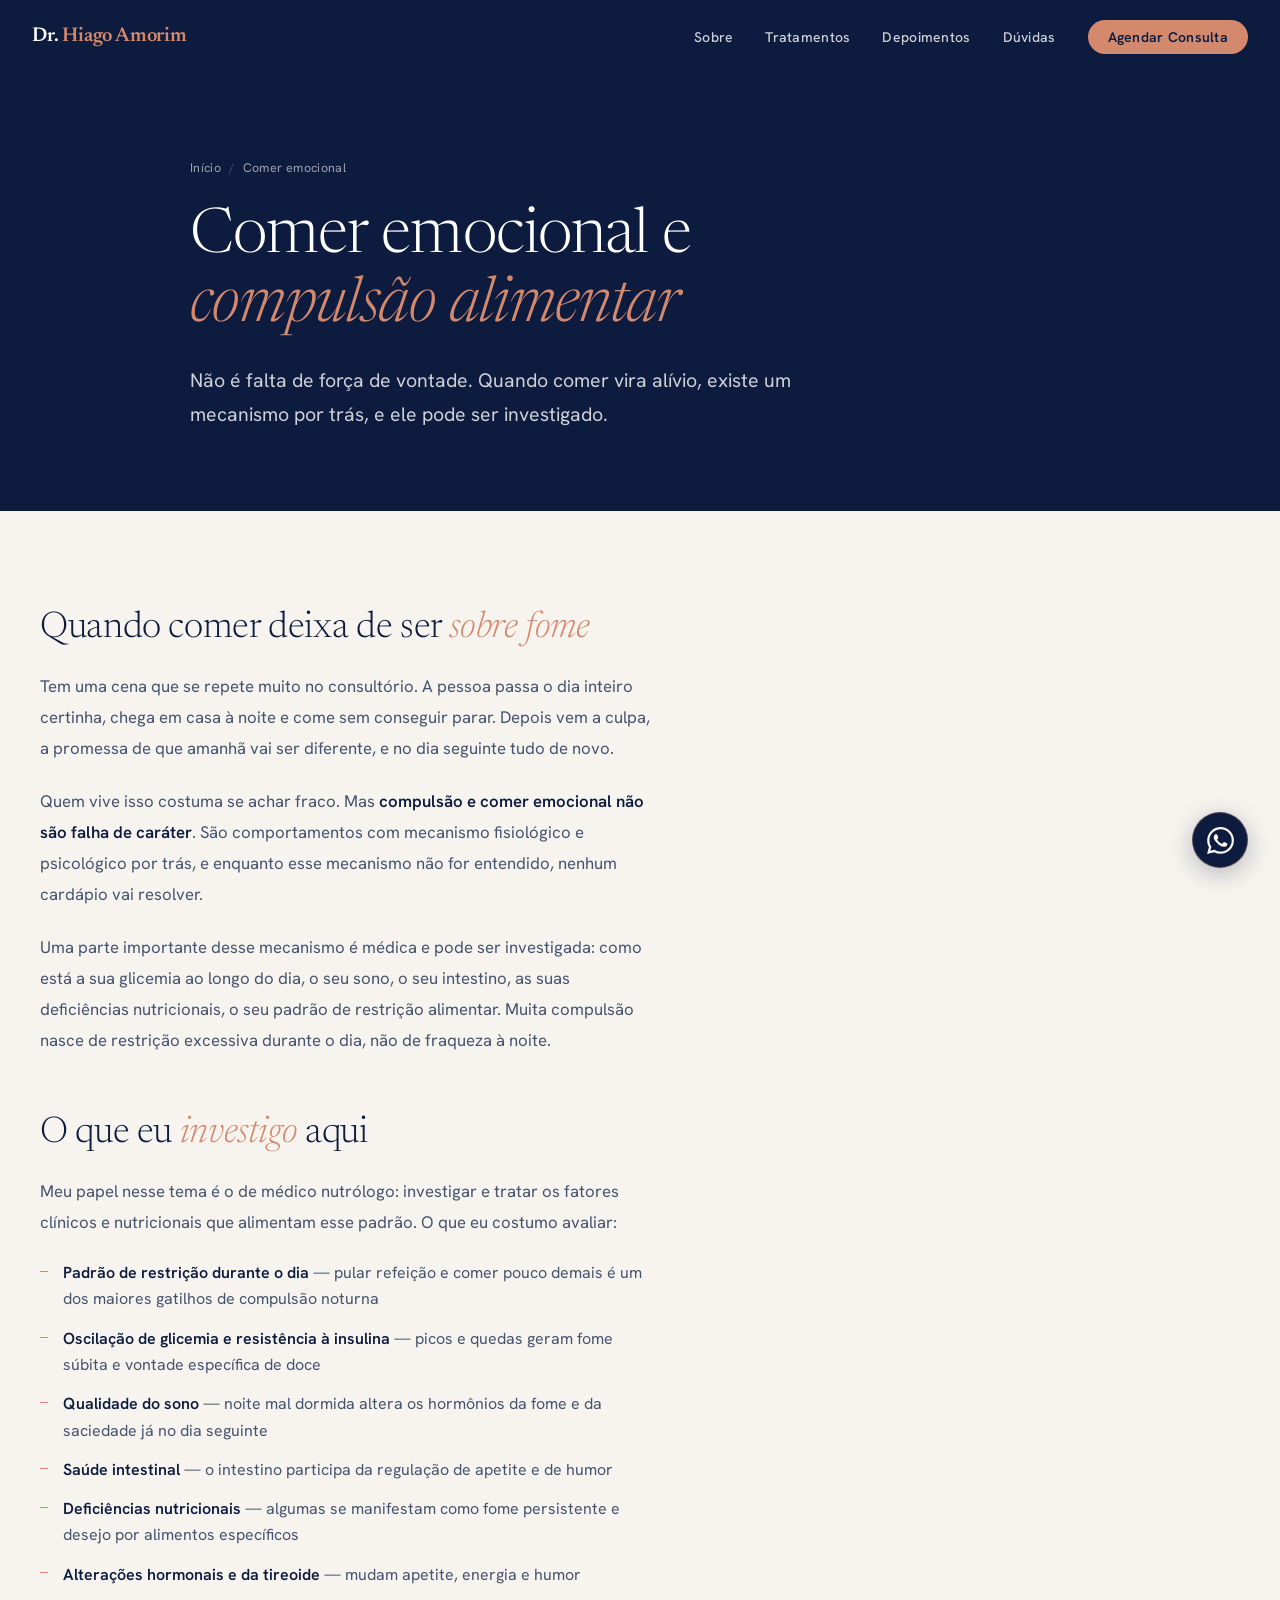
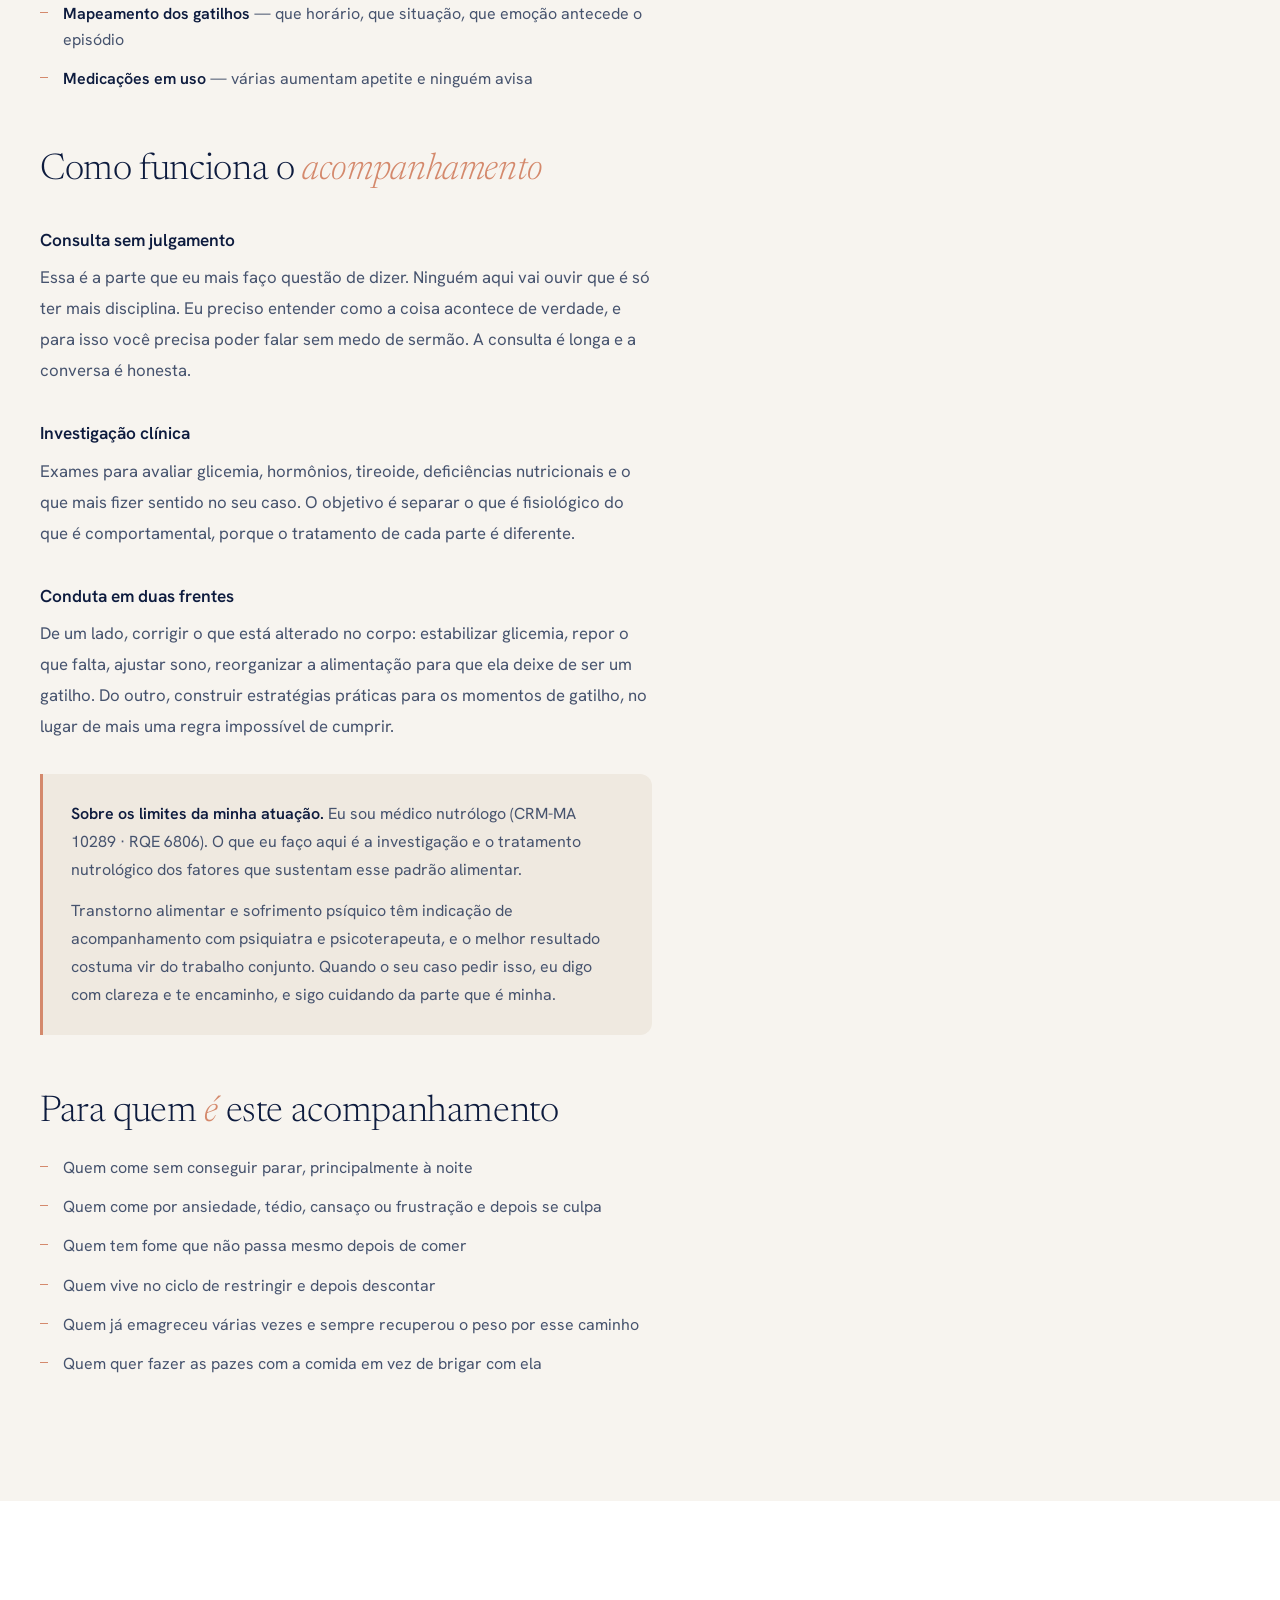
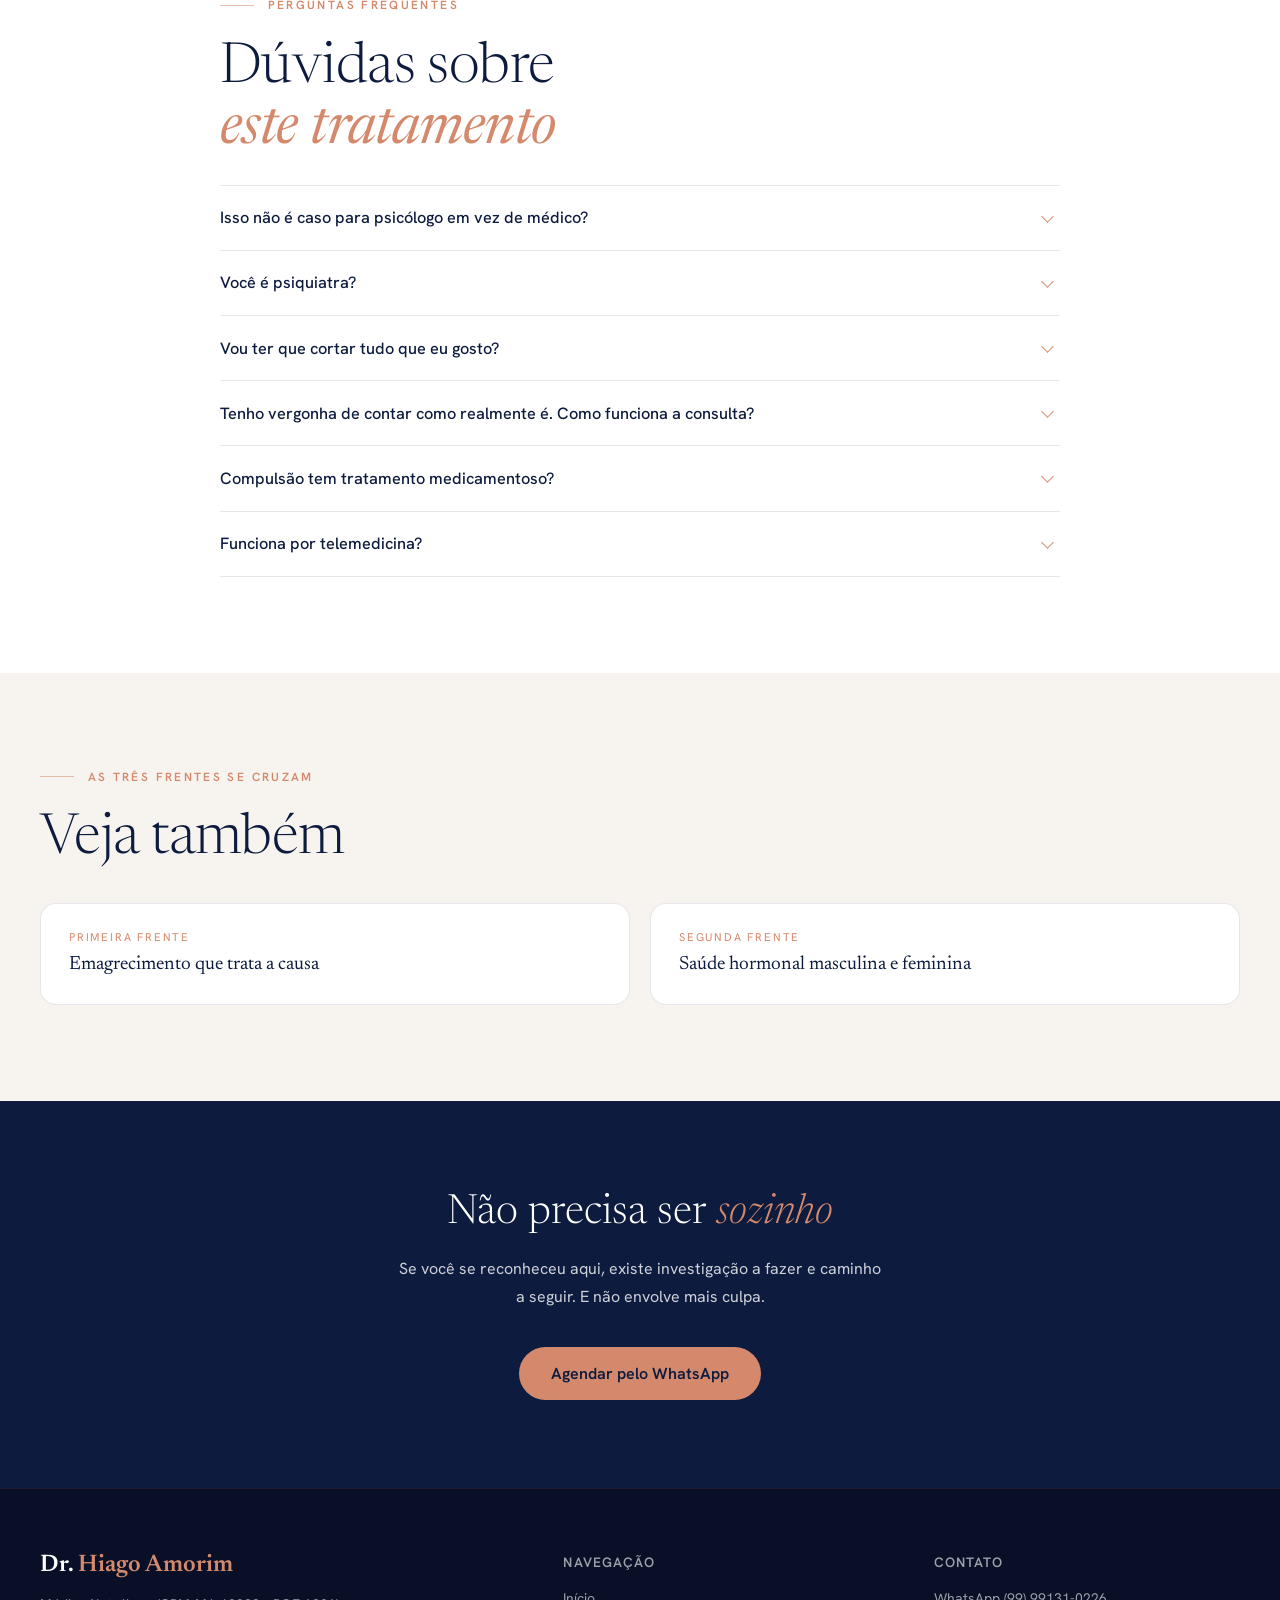
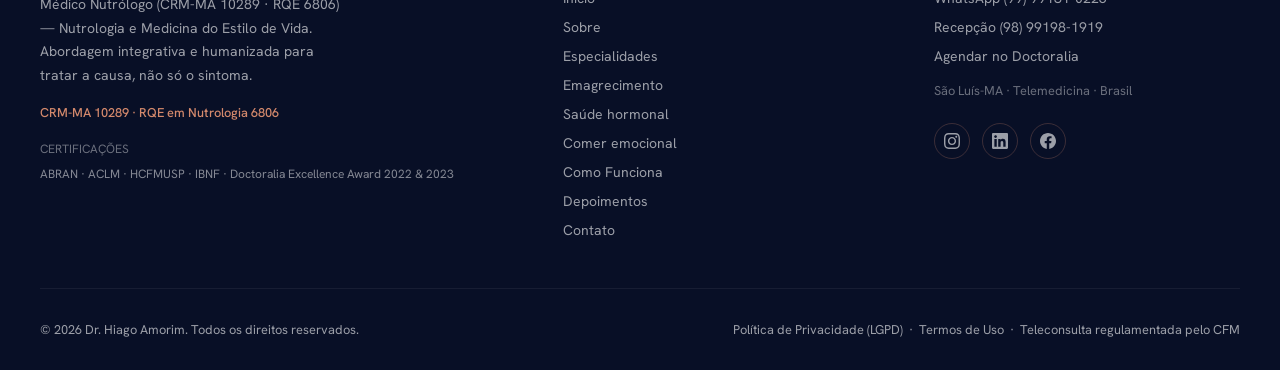
==== comer-emocional/index.html @ f381e66b "Versiona o link do site.css: a Cloudflare servia a folha antiga O HTML novo entrou no ar em 45s, mas" ====
<!DOCTYPE html>
<html lang="pt-BR">
<head>
    <meta charset="UTF-8">
    <meta name="viewport" content="width=device-width, initial-scale=1.0">
    <title>Comer emocional e compulsão | Nutrólogo em São Luís-MA</title>
    <meta name="description" content="Abordagem nutrológica do comer emocional e da compulsão alimentar: investigação de metabolismo, sono, intestino e padrão alimentar. Médico nutrólogo em São Luís-MA e telemedicina.">
    <link rel="canonical" href="https://drhiagoamorim.com.br/comer-emocional/">
    <meta name="robots" content="index, follow">
    <meta name="author" content="Dr. Hiago Rafael Amorim">

    <meta property="og:type" content="article">
    <meta property="og:locale" content="pt_BR">
    <meta property="og:title" content="Comer emocional e compulsão | Nutrólogo em São Luís-MA">
    <meta property="og:description" content="Abordagem nutrológica do comer emocional e da compulsão alimentar: investigação de metabolismo, sono, intestino e padrão alimentar. Médico nutrólogo em São Luís-MA e telemedicina.">
    <meta property="og:url" content="https://drhiagoamorim.com.br/comer-emocional/">
    <meta property="og:image" content="https://drhiagoamorim.com.br/link-capa.jpg">
    <meta property="og:image:width" content="1200">
    <meta property="og:image:height" content="630">
    <meta name="twitter:card" content="summary_large_image">
    <meta name="twitter:title" content="Comer emocional e compulsão | Nutrólogo em São Luís-MA">
    <meta name="twitter:description" content="Abordagem nutrológica do comer emocional e da compulsão alimentar: investigação de metabolismo, sono, intestino e padrão alimentar. Médico nutrólogo em São Luís-MA e telemedicina.">

    <link rel="preconnect" href="https://fonts.googleapis.com">
    <link rel="preconnect" href="https://fonts.gstatic.com" crossorigin>
    <link href="https://fonts.googleapis.com/css2?family=Newsreader:ital,wght@0,300;0,400;0,500;0,600;1,300;1,400&family=Hanken+Grotesk:wght@300;400;500;600&display=swap" rel="stylesheet">
    <link rel="icon" href="/favicon.svg" type="image/svg+xml">
    <link rel="apple-touch-icon" href="/favicon.svg">
    <link rel="stylesheet" href="/assets/site.css?v=20260828">

    <script type="application/ld+json">
    {"@context":"https://schema.org","@type":"MedicalWebPage","name":"Comer emocional ecompulsão alimentar","description":"Abordagem nutrológica do comer emocional e da compulsão alimentar: investigação de metabolismo, sono, intestino e padrão alimentar. Médico nutrólogo em São Luís-MA e telemedicina.","url":"https://drhiagoamorim.com.br/comer-emocional/","inLanguage":"pt-BR","lastReviewed":"2026-07-26","reviewedBy":{"@type":"Physician","name":"Dr. Hiago Rafael Amorim","medicalSpecialty":"Nutrition"},"author":{"@type":"Physician","name":"Dr. Hiago Rafael Amorim","medicalSpecialty":"Nutrition","identifier":"CRM-MA 10289 · RQE 6806"},"isPartOf":{"@type":"WebSite","name":"Dr. Hiago Amorim","url":"https://drhiagoamorim.com.br/"}}
    </script>
    <script type="application/ld+json">
    {"@context": "https://schema.org", "@type": "FAQPage", "mainEntity": [{"@type": "Question", "name": "Isso não é caso para psicólogo em vez de médico?", "acceptedAnswer": {"@type": "Answer", "text": "Muitas vezes é para os dois. Existe uma parte clínica que é minha: glicemia, hormônios, sono, intestino, deficiências nutricionais e o padrão alimentar que alimenta a compulsão. E existe uma parte psíquica que é do psicólogo e, em alguns casos, do psiquiatra. Os melhores resultados que eu vejo vêm do trabalho conjunto, não de escolher um só."}}, {"@type": "Question", "name": "Você é psiquiatra?", "acceptedAnswer": {"@type": "Answer", "text": "Não. Sou médico nutrólogo, com RQE em Nutrologia (CRM-MA 10289 · RQE 6806). Fiz pós-graduação em Psiquiatria, o que aprofunda o meu olhar sobre a relação entre nutrição, cérebro e comportamento, mas a minha atuação é sempre dentro da nutrologia. Quando o caso pede psiquiatria, eu encaminho."}}, {"@type": "Question", "name": "Vou ter que cortar tudo que eu gosto?", "acceptedAnswer": {"@type": "Answer", "text": "Não. Aliás, cortar tudo costuma ser exatamente o que dispara a compulsão depois. A conduta alimentar aqui é construída para reduzir gatilho, não para aumentar. Restrição extrema é parte do problema, não da solução."}}, {"@type": "Question", "name": "Tenho vergonha de contar como realmente é. Como funciona a consulta?", "acceptedAnswer": {"@type": "Answer", "text": "Essa vergonha é comum e eu levo isso a sério. A consulta é sem julgamento, e eu não preciso de detalhe que você não esteja pronto para dar. Só preciso entender o suficiente para te ajudar. O que você contar fica entre nós, com sigilo médico."}}, {"@type": "Question", "name": "Compulsão tem tratamento medicamentoso?", "acceptedAnswer": {"@type": "Answer", "text": "Em alguns casos existe indicação de medicação, avaliada individualmente e dentro da minha área de atuação. Em outros, o quadro pede acompanhamento psiquiátrico junto. Isso é definido na consulta, depois de entender o seu caso, e nunca é a primeira e única coisa que eu ofereço."}}, {"@type": "Question", "name": "Funciona por telemedicina?", "acceptedAnswer": {"@type": "Answer", "text": "Funciona bem. A consulta por videochamada é regulamentada pelo CFM e tem a mesma duração e profundidade. Muita gente inclusive se sente mais à vontade para falar desse tema de casa."}}]}
    </script>
</head><body>
    <div id="loader" aria-hidden="true">
        <div class="loader-mark">Dr. <span>Hiago Amorim</span></div>
        <span class="loader-rule"></span>
    </div>
    <div id="progress-bar"></div>

    <!-- WhatsApp Float -->
    <a href="https://wa.me/5599991310226?text=Ol%C3%A1!%20Quero%20agendar%20uma%20consulta%20com%20o%20Dr.%20Hiago." target="_blank" rel="noopener" class="whatsapp-float" aria-label="Contato via WhatsApp">
        <svg viewBox="0 0 24 24" xmlns="http://www.w3.org/2000/svg">
            <path d="M17.472 14.382c-.297-.149-1.758-.867-2.03-.967-.273-.099-.471-.148-.67.15-.197.297-.767.966-.94 1.164-.173.199-.347.223-.644.075-.297-.15-1.255-.463-2.39-1.475-.883-.788-1.48-1.761-1.653-2.059-.173-.297-.018-.458.13-.606.134-.133.298-.347.446-.52.149-.174.198-.298.298-.497.099-.198.05-.371-.025-.52-.075-.149-.669-1.612-.916-2.207-.242-.579-.487-.5-.669-.51-.173-.008-.371-.01-.57-.01-.198 0-.52.074-.792.372-.272.297-1.04 1.016-1.04 2.479 0 1.462 1.065 2.875 1.213 3.074.149.198 2.096 3.2 5.077 4.487.709.306 1.262.489 1.694.625.712.227 1.36.195 1.871.118.571-.085 1.758-.719 2.006-1.413.248-.694.248-1.289.173-1.413-.074-.124-.272-.198-.57-.347m-5.421 7.403h-.004a9.87 9.87 0 01-5.031-1.378l-.361-.214-3.741.982.998-3.648-.235-.374a9.86 9.86 0 01-1.51-5.26c.001-5.45 4.436-9.884 9.888-9.884 2.64 0 5.122 1.03 6.988 2.898a9.825 9.825 0 012.893 6.994c-.003 5.45-4.437 9.884-9.885 9.884m8.413-18.297A11.815 11.815 0 0012.05 0C5.495 0 .16 5.335.157 11.892c0 2.096.547 4.142 1.588 5.945L.057 24l6.305-1.654a11.882 11.882 0 005.683 1.448h.005c6.554 0 11.89-5.335 11.893-11.893a11.821 11.821 0 00-3.48-8.413Z"/>
        </svg>
    </a>

    <!-- Navigation -->
    <nav class="navbar" id="navbar" role="navigation" aria-label="Navegação principal">
        <a href="/" class="nav-logo">Dr. <span>Hiago Amorim</span></a>
        <ul class="nav-menu" role="list">
            <li><a href="/#sobre">Sobre</a></li>
            <li><a href="/#especialidades">Tratamentos</a></li>
            <li><a href="/#depoimentos">Depoimentos</a></li>
            <li><a href="/#faq">Dúvidas</a></li>
            <li><a href="/#contato" class="nav-cta">Agendar Consulta</a></li>
        </ul>
        <button class="hamburger" id="hamburger" aria-label="Abrir menu" aria-expanded="false">
            <span></span><span></span><span></span>
        </button>
    </nav>
    <!-- Mobile Menu -->
    <div class="nav-mobile-menu" id="mobileMenu" style="position:fixed;inset:0;background:rgba(13,27,62,0.97);z-index:999;display:none;flex-direction:column;align-items:center;justify-content:center;gap:2rem;">
        <a href="/#sobre" style="font-family:var(--font-serif);font-weight:300;font-size:2rem;color:white;" onclick="closeMobileMenu()">Sobre</a>
        <a href="/#especialidades" style="font-family:var(--font-serif);font-weight:300;font-size:2rem;color:white;" onclick="closeMobileMenu()">Tratamentos</a>
        <a href="/#depoimentos" style="font-family:var(--font-serif);font-weight:300;font-size:2rem;color:white;" onclick="closeMobileMenu()">Depoimentos</a>
        <a href="/#faq" style="font-family:var(--font-serif);font-weight:300;font-size:2rem;color:white;" onclick="closeMobileMenu()">Dúvidas</a>
        <a href="/#contato" style="background:#D4896C;color:#0D1B3E;padding:0.75rem 2rem;border-radius:50px;font-weight:600;font-size:1.25rem;" onclick="closeMobileMenu()">Agendar Consulta</a>
        <button onclick="closeMobileMenu()" style="position:absolute;top:1.5rem;right:1.5rem;background:none;border:none;color:white;font-size:2rem;cursor:pointer;">✕</button>
    </div>

    

    <header class="page-hero">
        <div class="container">
            <nav class="breadcrumb" aria-label="Você está aqui">
                <a href="/">Início</a><span>/</span>Comer emocional
            </nav>
            <h1>Comer emocional e<br><em>compulsão alimentar</em></h1>
            <p class="lead">Não é falta de força de vontade. Quando comer vira alívio, existe um mecanismo por trás, e ele pode ser investigado.</p>
        </div>
    </header>

    <section class="section section-light">
        <div class="container">
            <div class="prose">
                <h2>Quando comer deixa de ser <em>sobre fome</em></h2>
                <p>Tem uma cena que se repete muito no consultório. A pessoa passa o dia inteiro certinha, chega em casa à noite e come sem conseguir parar. Depois vem a culpa, a promessa de que amanhã vai ser diferente, e no dia seguinte tudo de novo.</p>
                <p>Quem vive isso costuma se achar fraco. Mas <strong>compulsão e comer emocional não são falha de caráter</strong>. São comportamentos com mecanismo fisiológico e psicológico por trás, e enquanto esse mecanismo não for entendido, nenhum cardápio vai resolver.</p>
                <p>Uma parte importante desse mecanismo é médica e pode ser investigada: como está a sua glicemia ao longo do dia, o seu sono, o seu intestino, as suas deficiências nutricionais, o seu padrão de restrição alimentar. Muita compulsão nasce de restrição excessiva durante o dia, não de fraqueza à noite.</p>

                <h2>O que eu <em>investigo</em> aqui</h2>
                <p>Meu papel nesse tema é o de médico nutrólogo: investigar e tratar os fatores clínicos e nutricionais que alimentam esse padrão. O que eu costumo avaliar:</p>
                <ul>
                    <li><strong>Padrão de restrição durante o dia</strong> — pular refeição e comer pouco demais é um dos maiores gatilhos de compulsão noturna</li>
                    <li><strong>Oscilação de glicemia e resistência à insulina</strong> — picos e quedas geram fome súbita e vontade específica de doce</li>
                    <li><strong>Qualidade do sono</strong> — noite mal dormida altera os hormônios da fome e da saciedade já no dia seguinte</li>
                    <li><strong>Saúde intestinal</strong> — o intestino participa da regulação de apetite e de humor</li>
                    <li><strong>Deficiências nutricionais</strong> — algumas se manifestam como fome persistente e desejo por alimentos específicos</li>
                    <li><strong>Alterações hormonais e da tireoide</strong> — mudam apetite, energia e humor</li>
                    <li><strong>Mapeamento dos gatilhos</strong> — que horário, que situação, que emoção antecede o episódio</li>
                    <li><strong>Medicações em uso</strong> — várias aumentam apetite e ninguém avisa</li>
                </ul>

                <h2>Como funciona o <em>acompanhamento</em></h2>
                <h3>Consulta sem julgamento</h3>
                <p>Essa é a parte que eu mais faço questão de dizer. Ninguém aqui vai ouvir que é só ter mais disciplina. Eu preciso entender como a coisa acontece de verdade, e para isso você precisa poder falar sem medo de sermão. A consulta é longa e a conversa é honesta.</p>
                <h3>Investigação clínica</h3>
                <p>Exames para avaliar glicemia, hormônios, tireoide, deficiências nutricionais e o que mais fizer sentido no seu caso. O objetivo é separar o que é fisiológico do que é comportamental, porque o tratamento de cada parte é diferente.</p>
                <h3>Conduta em duas frentes</h3>
                <p>De um lado, corrigir o que está alterado no corpo: estabilizar glicemia, repor o que falta, ajustar sono, reorganizar a alimentação para que ela deixe de ser um gatilho. Do outro, construir estratégias práticas para os momentos de gatilho, no lugar de mais uma regra impossível de cumprir.</p>

                <div class="callout">
                    <p><strong>Sobre os limites da minha atuação.</strong> Eu sou médico nutrólogo (CRM-MA 10289 · RQE 6806). O que eu faço aqui é a investigação e o tratamento nutrológico dos fatores que sustentam esse padrão alimentar.</p>
                    <p>Transtorno alimentar e sofrimento psíquico têm indicação de acompanhamento com psiquiatra e psicoterapeuta, e o melhor resultado costuma vir do trabalho conjunto. Quando o seu caso pedir isso, eu digo com clareza e te encaminho, e sigo cuidando da parte que é minha.</p>
                </div>

                <h2>Para quem <em>é</em> este acompanhamento</h2>
                <ul>
                    <li>Quem come sem conseguir parar, principalmente à noite</li>
                    <li>Quem come por ansiedade, tédio, cansaço ou frustração e depois se culpa</li>
                    <li>Quem tem fome que não passa mesmo depois de comer</li>
                    <li>Quem vive no ciclo de restringir e depois descontar</li>
                    <li>Quem já emagreceu várias vezes e sempre recuperou o peso por esse caminho</li>
                    <li>Quem quer fazer as pazes com a comida em vez de brigar com ela</li>
                </ul>
            </div>
        </div>
    </section>

    <section class="section section-white" aria-labelledby="faq-comer-emocional">
        <div class="container" style="max-width:840px;">
            <p class="eyebrow">Perguntas frequentes</p>
            <h2 class="editorial-title animate-on-scroll" id="faq-comer-emocional" style="margin-bottom:0.5rem;">Dúvidas sobre<br><em>este tratamento</em></h2>
            <div class="faq-native">
                <details>
                    <summary>Isso não é caso para psicólogo em vez de médico?</summary>
                    <div>Muitas vezes é para os dois. Existe uma parte clínica que é minha: glicemia, hormônios, sono, intestino, deficiências nutricionais e o padrão alimentar que alimenta a compulsão. E existe uma parte psíquica que é do psicólogo e, em alguns casos, do psiquiatra. Os melhores resultados que eu vejo vêm do trabalho conjunto, não de escolher um só.</div>
                </details>
                <details>
                    <summary>Você é psiquiatra?</summary>
                    <div>Não. Sou médico nutrólogo, com RQE em Nutrologia (CRM-MA 10289 · RQE 6806). Fiz pós-graduação em Psiquiatria, o que aprofunda o meu olhar sobre a relação entre nutrição, cérebro e comportamento, mas a minha atuação é sempre dentro da nutrologia. Quando o caso pede psiquiatria, eu encaminho.</div>
                </details>
                <details>
                    <summary>Vou ter que cortar tudo que eu gosto?</summary>
                    <div>Não. Aliás, cortar tudo costuma ser exatamente o que dispara a compulsão depois. A conduta alimentar aqui é construída para reduzir gatilho, não para aumentar. Restrição extrema é parte do problema, não da solução.</div>
                </details>
                <details>
                    <summary>Tenho vergonha de contar como realmente é. Como funciona a consulta?</summary>
                    <div>Essa vergonha é comum e eu levo isso a sério. A consulta é sem julgamento, e eu não preciso de detalhe que você não esteja pronto para dar. Só preciso entender o suficiente para te ajudar. O que você contar fica entre nós, com sigilo médico.</div>
                </details>
                <details>
                    <summary>Compulsão tem tratamento medicamentoso?</summary>
                    <div>Em alguns casos existe indicação de medicação, avaliada individualmente e dentro da minha área de atuação. Em outros, o quadro pede acompanhamento psiquiátrico junto. Isso é definido na consulta, depois de entender o seu caso, e nunca é a primeira e única coisa que eu ofereço.</div>
                </details>
                <details>
                    <summary>Funciona por telemedicina?</summary>
                    <div>Funciona bem. A consulta por videochamada é regulamentada pelo CFM e tem a mesma duração e profundidade. Muita gente inclusive se sente mais à vontade para falar desse tema de casa.</div>
                </details>
            </div>
        </div>
    </section>

    <section class="section section-light">
        <div class="container">
            <p class="eyebrow">As três frentes se cruzam</p>
            <h2 class="editorial-title animate-on-scroll" style="margin-bottom:0.5rem;">Veja também</h2>
            <div class="related">
                <a href="/emagrecimento/">
                    <div class="related-label">Primeira frente</div>
                    <div class="related-title">Emagrecimento que trata a causa</div>
                </a>
                <a href="/saude-hormonal/">
                    <div class="related-label">Segunda frente</div>
                    <div class="related-title">Saúde hormonal masculina e feminina</div>
                </a>
            </div>
        </div>
    </section>

    <section class="cta-strip">
        <h2>Não precisa ser <em>sozinho</em></h2>
        <p>Se você se reconheceu aqui, existe investigação a fazer e caminho a seguir. E não envolve mais culpa.</p>
        <a href="https://wa.me/5599991310226?text=Ola!%20Vi%20a%20pagina%20sobre%20comer%20emocional%20e%20quero%20agendar%20uma%20consulta." target="_blank" rel="noopener" class="btn-primary">Agendar pelo WhatsApp</a>
    </section>

    <!-- FOOTER -->
    <footer class="footer" role="contentinfo">
        <div class="container">
            <div class="footer-grid">
                <div>
                    <div class="footer-logo">Dr. <span>Hiago Amorim</span></div>
                    <p class="footer-bio">Médico Nutrólogo (CRM-MA 10289 · RQE 6806) — Nutrologia e Medicina do Estilo de Vida. Abordagem integrativa e humanizada para tratar a causa, não só o sintoma.</p>
                    <div class="footer-crm">CRM-MA 10289 · RQE em Nutrologia 6806</div>
                    <div style="margin-top:1.25rem;">
                        <div style="font-size:0.75rem;color:rgba(255,255,255,0.4);margin-bottom:0.5rem;">CERTIFICAÇÕES</div>
                        <div style="font-size:0.75rem;color:rgba(255,255,255,0.5);line-height:1.6;">
                            ABRAN · ACLM · HCFMUSP · IBNF · Doctoralia Excellence Award 2022 & 2023
                        </div>
                    </div>
                </div>
                <div>
                    <div class="footer-heading">Navegação</div>
                    <ul class="footer-links">
                        <li><a href="/#inicio">Início</a></li>
                        <li><a href="/#sobre">Sobre</a></li>
                        <li><a href="/#especialidades">Especialidades</a></li>
                        <li><a href="/emagrecimento/">Emagrecimento</a></li>
                        <li><a href="/saude-hormonal/">Saúde hormonal</a></li>
                        <li><a href="/comer-emocional/">Comer emocional</a></li>
                        <li><a href="/#como-funciona">Como Funciona</a></li>
                        <li><a href="/#depoimentos">Depoimentos</a></li>
                        <li><a href="/#contato">Contato</a></li>
                    </ul>
                </div>
                <div>
                    <div class="footer-heading">Contato</div>
                    <ul class="footer-links">
                        <li><a href="https://wa.me/5599991310226?text=Ol%C3%A1!%20Quero%20agendar%20uma%20consulta%20com%20o%20Dr.%20Hiago." target="_blank" rel="noopener">WhatsApp (99) 99131-0226</a></li>
                        <li><a href="tel:+559891981919">Recepção (98) 99198-1919</a></li>
                        <li><a href="https://www.doctoralia.com.br/hiago-amorim/nutrologo-especialista-em-medicina-preventiva-generalista/coroata" target="_blank" rel="noopener">Agendar no Doctoralia</a></li>
                        <li style="margin-top:0.5rem;color:rgba(255,255,255,0.4);font-size:0.8rem;">São Luís-MA · Telemedicina · Brasil</li>
                    </ul>
                    <div class="footer-social" style="margin-top:1.5rem;">
                        <a href="https://www.instagram.com/drhiagoamorim" target="_blank" rel="noopener" class="social-link" aria-label="Instagram">
                            <svg width="16" height="16" viewBox="0 0 24 24" fill="currentColor"><path d="M12 2.163c3.204 0 3.584.012 4.85.07 3.252.148 4.771 1.691 4.919 4.919.058 1.265.069 1.645.069 4.849 0 3.205-.012 3.584-.069 4.849-.149 3.225-1.664 4.771-4.919 4.919-1.266.058-1.644.07-4.85.07-3.204 0-3.584-.012-4.849-.07-3.26-.149-4.771-1.699-4.919-4.92-.058-1.265-.07-1.644-.07-4.849 0-3.204.013-3.583.07-4.849.149-3.227 1.664-4.771 4.919-4.919 1.266-.057 1.645-.069 4.849-.069zm0-2.163c-3.259 0-3.667.014-4.947.072-4.358.2-6.78 2.618-6.98 6.98-.059 1.281-.073 1.689-.073 4.948 0 3.259.014 3.668.072 4.948.2 4.358 2.618 6.78 6.98 6.98 1.281.058 1.689.072 4.948.072 3.259 0 3.668-.014 4.948-.072 4.354-.2 6.782-2.618 6.979-6.98.059-1.28.073-1.689.073-4.948 0-3.259-.014-3.667-.072-4.947-.196-4.354-2.617-6.78-6.979-6.98-1.281-.059-1.69-.073-4.949-.073zm0 5.838c-3.403 0-6.162 2.759-6.162 6.162s2.759 6.163 6.162 6.163 6.162-2.759 6.162-6.163c0-3.403-2.759-6.162-6.162-6.162zm0 10.162c-2.209 0-4-1.79-4-4 0-2.209 1.791-4 4-4s4 1.791 4 4c0 2.21-1.791 4-4 4zm6.406-11.845c-.796 0-1.441.645-1.441 1.44s.645 1.44 1.441 1.44c.795 0 1.439-.645 1.439-1.44s-.644-1.44-1.439-1.44z"/></svg>
                        </a>
                        <a href="https://www.linkedin.com/in/hiagoamorim" target="_blank" rel="noopener" class="social-link" aria-label="LinkedIn">
                            <svg width="16" height="16" viewBox="0 0 24 24" fill="currentColor"><path d="M20.447 20.452h-3.554v-5.569c0-1.328-.027-3.037-1.852-3.037-1.853 0-2.136 1.445-2.136 2.939v5.667H9.351V9h3.414v1.561h.046c.477-.9 1.637-1.85 3.37-1.85 3.601 0 4.267 2.37 4.267 5.455v6.286zM5.337 7.433c-1.144 0-2.063-.926-2.063-2.065 0-1.138.92-2.063 2.063-2.063 1.14 0 2.064.925 2.064 2.063 0 1.139-.925 2.065-2.064 2.065zm1.782 13.019H3.555V9h3.564v11.452zM22.225 0H1.771C.792 0 0 .774 0 1.729v20.542C0 23.227.792 24 1.771 24h20.451C23.2 24 24 23.227 24 22.271V1.729C24 .774 23.2 0 22.222 0h.003z"/></svg>
                        </a>
                        <a href="https://www.facebook.com/drhiagoamorim" target="_blank" rel="noopener" class="social-link" aria-label="Facebook">
                            <svg width="16" height="16" viewBox="0 0 24 24" fill="currentColor"><path d="M24 12.073c0-6.627-5.373-12-12-12s-12 5.373-12 12c0 5.99 4.388 10.954 10.125 11.854v-8.385H7.078v-3.47h3.047V9.43c0-3.007 1.792-4.669 4.533-4.669 1.312 0 2.686.235 2.686.235v2.953H15.83c-1.491 0-1.956.925-1.956 1.874v2.25h3.328l-.532 3.47h-2.796v8.385C19.612 23.027 24 18.062 24 12.073z"/></svg>
                        </a>
                    </div>
                </div>
            </div>
            <div class="footer-bottom">
                <div class="footer-copy">© 2026 Dr. Hiago Amorim. Todos os direitos reservados.</div>
                <div class="footer-legal">
                    <a href="privacidade.html">Política de Privacidade (LGPD)</a> &nbsp;·&nbsp;
                    <a href="privacidade.html#termos">Termos de Uso</a> &nbsp;·&nbsp;
                    <span>Teleconsulta regulamentada pelo CFM</span>
                </div>
            </div>
        </div>
    </footer>
        <script src="/assets/site.js" defer></script>
</body>
</html>
---- assets/site.css ----
/* ===== CSS RESET & BASE ===== */
*, *::before, *::after { box-sizing: border-box; margin: 0; padding: 0; }

:root {
    --color-dark: #0D1B3E;
    --color-dark-2: #122448;
    --color-dark-3: #1A2E55;
    --color-accent: #D4896C;
    --color-accent-light: #E8A07E;
    --color-cream: #F7F4EF;
    --color-cream-2: #EFE9E0;
    --color-text: #0D1B3E;
    --color-text-light: #46536E;
    --color-text-muted: #7E8798;
    --color-line: rgba(13,27,62,0.10);
    --color-white: #FFFFFF;
    --color-white-80: rgba(255,255,255,0.8);
    --color-white-60: rgba(255,255,255,0.6);
    --font-serif: 'Newsreader', Georgia, serif;
    --font-sans: 'Hanken Grotesk', -apple-system, sans-serif;
    --shadow-sm: 0 2px 8px rgba(0,0,0,0.08);
    --shadow-md: 0 4px 20px rgba(0,0,0,0.12);
    --shadow-lg: 0 8px 40px rgba(0,0,0,0.16);
    --shadow-accent: 0 4px 20px rgba(212,137,108,0.25);
    --transition: all 0.3s cubic-bezier(0.4, 0, 0.2, 1);
    --radius: 16px;
}

html { scroll-behavior: smooth; }
body { font-family: var(--font-sans); color: var(--color-text); background: var(--color-cream); overflow-x: hidden; }
img { max-width: 100%; height: auto; display: block; }
a { text-decoration: none; color: inherit; }

/* ===== PROGRESS BAR ===== */
#progress-bar {
    position: fixed; top: 0; left: 0; height: 2px;
    background: var(--color-accent); width: 0%; z-index: 9999;
    transition: width 0.1s linear;
}

/* ===== NAVIGATION ===== */
.navbar {
    position: fixed; top: 0; left: 0; right: 0; z-index: 1000;
    padding: 0 2rem; height: 72px;
    display: flex; align-items: center; justify-content: space-between;
    transition: var(--transition);
}
.navbar.scrolled {
    background: rgba(13,27,62,0.92);
    backdrop-filter: blur(12px);
    -webkit-backdrop-filter: blur(12px);
    border-bottom: 1px solid rgba(212,137,108,0.15);
    box-shadow: 0 2px 20px rgba(0,0,0,0.3);
}
.nav-logo {
    font-family: var(--font-serif); font-size: 1.25rem; font-weight: 600;
    color: var(--color-white); letter-spacing: -0.01em;
}
.nav-logo span { color: var(--color-accent); }
.nav-menu { display: flex; align-items: center; gap: 2rem; list-style: none; }
.nav-menu a { color: var(--color-white-80); font-size: 0.875rem; font-weight: 500; transition: var(--transition); letter-spacing: 0.02em; }
.nav-menu a:hover { color: var(--color-accent); }
.nav-cta {
    background: var(--color-accent); color: var(--color-dark) !important;
    padding: 0.5rem 1.25rem; border-radius: 50px; font-weight: 600 !important;
    transition: var(--transition); font-size: 0.875rem !important;
}
.nav-cta:hover { background: var(--color-accent-light) !important; transform: translateY(-1px); box-shadow: var(--shadow-accent); }
.hamburger { display: none; cursor: pointer; background: none; border: none; padding: 0.5rem; }
.hamburger span { display: block; width: 24px; height: 2px; background: white; margin: 5px 0; transition: var(--transition); }
.nav-mobile-menu { display: none; }

/* ===== HERO ===== */
.hero {
    position: relative; min-height: 100vh; display: flex; align-items: center;
    overflow: hidden; background: var(--color-dark);
}
.hero-bg {
    position: absolute; inset: 0; background-size: cover;
    background-position: center 20%;
    background-image: url('hero-dr-hiago.jpg');
    transform: scale(1.05);
    transition: transform 8s ease-out;
}
.hero-bg.loaded { transform: scale(1); }
.hero-overlay {
    position: absolute; inset: 0;
    background: linear-gradient(105deg, rgba(13,27,62,0.85) 0%, rgba(13,27,62,0.55) 60%, rgba(13,27,62,0.3) 100%);
}
/* ===== HERO SPLIT — desktop: texto à esquerda, foto contida no painel direito ===== */
@media (min-width: 1025px) {
    .hero .hero-bg {
        left: auto; right: 0; width: 43%;
        background-position: center 12%;
    }
    .hero .hero-bg::after {
        content: ''; position: absolute; inset: 0;
        box-shadow: inset 70px 0 100px -20px var(--color-dark);
    }
    .hero .hero-overlay {
        background: linear-gradient(90deg,
            var(--color-dark) 0%,
            var(--color-dark) 47%,
            rgba(13,27,62,0.82) 56%,
            rgba(13,27,62,0.28) 68%,
            rgba(13,27,62,0) 84%);
    }
    .hero .hero-content { max-width: 1200px; width: 100%; }
    .hero .hero-title { max-width: 500px; font-size: clamp(3rem, 5vw, 4.75rem); }
    .hero .hero-tagline, .hero .hero-subtitle { max-width: 480px; }
    .hero .hero-credential {
        position: static; transform: none; bottom: auto; left: auto;
        justify-content: flex-start; gap: 1.25rem; margin: 2.5rem 0 0; padding: 0;
    }
    .hero .hero-stat { padding: 0 1.1rem; }
    .hero .hero-stat:first-child { padding-left: 0; }
}
.hero-content {
    position: relative; z-index: 2;
    max-width: 1200px; margin: 0 auto; padding: 0 2rem;
    padding-top: 80px;
}
/* Etiqueta ampla acima do título — posicionamento amplo, sem fechar num pilar */
.hero-eyebrow {
    display: flex; align-items: center; gap: 0.85rem;
    font-size: 0.7rem; font-weight: 500; letter-spacing: 0.2em;
    text-transform: uppercase; color: var(--color-accent-light);
    margin-bottom: 1.5rem;
    animation: fadeInDown 0.8s ease forwards;
}
.hero-eyebrow::before {
    content: ''; width: 32px; height: 1px; flex-shrink: 0;
    background: var(--color-accent);
}
/* Slot de vídeo — desenhado e pronto; fica oculto até existir o arquivo */
.btn-video {
    display: inline-flex; align-items: center; gap: 0.75rem;
    background: transparent; border: none; cursor: pointer;
    color: var(--color-white); font-family: var(--font-sans);
    padding: 0.5rem 0.25rem; transition: var(--transition);
}
.btn-video[hidden] { display: none; }
.btn-video-play {
    width: 44px; height: 44px; flex-shrink: 0; border-radius: 50%;
    border: 1px solid rgba(212,137,108,0.5); color: var(--color-accent);
    display: inline-flex; align-items: center; justify-content: center;
    transition: var(--transition);
}
.btn-video-play svg { width: 14px; height: 14px; margin-left: 2px; }
.btn-video-label {
    display: flex; flex-direction: column; align-items: flex-start;
    font-size: 0.9rem; font-weight: 500; line-height: 1.2;
}
.btn-video-label small {
    font-size: 0.7rem; font-weight: 400; letter-spacing: 0.06em;
    color: var(--color-white-60); text-transform: uppercase;
}
.btn-video:hover .btn-video-play {
    background: var(--color-accent); color: var(--color-dark);
    border-color: var(--color-accent); transform: scale(1.06);
}
.hero-title {
    font-family: var(--font-serif); font-size: clamp(3rem, 7vw, 5.5rem);
    font-weight: 300; color: var(--color-white); line-height: 1.08;
    letter-spacing: -0.01em; margin-bottom: 1.5rem;
    animation: fadeInUp 0.8s ease 0.2s both;
}
.hero-title em { font-style: italic; font-weight: 400; color: var(--color-accent); }
.hero-tagline {
    font-family: var(--font-serif); font-style: italic;
    font-size: clamp(1.15rem, 2.2vw, 1.5rem); color: var(--color-accent-light);
    max-width: 560px; line-height: 1.4; margin-bottom: 1.25rem;
    animation: fadeInUp 0.8s ease 0.3s both;
}
.hero-subtitle {
    font-size: clamp(1rem, 1.8vw, 1.2rem); font-weight: 300;
    color: var(--color-white-80); max-width: 580px; line-height: 1.7;
    margin-bottom: 2.5rem;
    animation: fadeInUp 0.8s ease 0.4s both;
}
.hero-actions {
    display: flex; flex-wrap: wrap; gap: 1rem; align-items: center;
    animation: fadeInUp 0.8s ease 0.6s both;
}
.btn-primary {
    background: var(--color-accent); color: var(--color-dark);
    padding: 1rem 2rem; border-radius: 50px; font-weight: 600;
    font-size: 1rem; border: none; cursor: pointer; transition: var(--transition);
    display: inline-flex; align-items: center; gap: 0.5rem; font-family: var(--font-sans);
}
.btn-primary:hover { background: var(--color-accent-light); transform: translateY(-2px); box-shadow: var(--shadow-accent); }
.btn-secondary {
    background: transparent; color: var(--color-white);
    padding: 1rem 2rem; border-radius: 50px; font-weight: 500;
    font-size: 1rem; border: 1.5px solid rgba(255,255,255,0.4); cursor: pointer; transition: var(--transition);
    display: inline-flex; align-items: center; gap: 0.5rem; font-family: var(--font-sans);
}
.btn-secondary:hover { border-color: var(--color-accent); color: var(--color-accent); transform: translateY(-2px); }
.hero-credential {
    position: absolute; bottom: 2.5rem; left: 50%; transform: translateX(-50%);
    display: flex; gap: 2rem; align-items: center; z-index: 2;
    animation: fadeInUp 0.8s ease 0.8s both;
}
.hero-stat {
    text-align: center; color: var(--color-white);
    padding: 0 1.5rem; border-right: 1px solid rgba(255,255,255,0.2);
}
.hero-stat:last-child { border-right: none; }
.hero-stat-number { font-family: var(--font-serif); font-size: 1.75rem; font-weight: 500; color: var(--color-accent); display: block; }
.hero-stat-label { font-size: 0.75rem; color: var(--color-white-60); letter-spacing: 0.05em; text-transform: uppercase; }
.scroll-indicator {
    position: absolute; bottom: 1.5rem; right: 2.5rem; z-index: 2;
    display: flex; flex-direction: column; align-items: center; gap: 0.5rem;
    animation: bounce 2s infinite;
}
@media (max-width: 1024px) { .scroll-indicator { display: none; } }
.scroll-indicator span { width: 1px; height: 40px; background: var(--color-accent); opacity: 0.6; }
.scroll-indicator small { color: var(--color-white-60); font-size: 0.65rem; letter-spacing: 0.1em; text-transform: uppercase; writing-mode: vertical-rl; }

/* ===== SOCIAL PROOF BAR ===== */
.proof-bar {
    background: var(--color-dark-2); padding: 1.25rem 2rem;
    display: flex; justify-content: center; align-items: center; gap: 3rem;
    flex-wrap: wrap; border-bottom: 1px solid rgba(212,137,108,0.15);
}
.proof-item { display: flex; align-items: center; gap: 0.75rem; position: relative; padding-left: 3rem; }
.proof-item:first-child { padding-left: 0; }
.proof-item:not(:first-child)::before { content: ''; position: absolute; left: 0; top: 50%; transform: translateY(-50%); width: 1px; height: 22px; background: rgba(212,137,108,0.25); }
.proof-text { color: var(--color-white-80); font-size: 0.875rem; }
.proof-text strong { color: var(--color-accent); font-weight: 600; font-size: 1rem; }
.proof-stars { color: var(--color-accent); letter-spacing: -1px; font-size: 0.8rem; }

/* ===== SECTION STYLES ===== */
.section { padding: 6rem 2rem; }
.section-light { background: var(--color-cream); }
.section-white { background: var(--color-white); }
.section-dark { background: var(--color-dark); }
.section-dark-2 { background: var(--color-dark-2); }
.container { max-width: 1200px; margin: 0 auto; }
.section-label {
    font-size: 0.75rem; font-weight: 600; letter-spacing: 0.12em; text-transform: uppercase;
    color: var(--color-accent); margin-bottom: 0.75rem;
}
.section-title {
    font-family: var(--font-serif); font-size: clamp(2rem, 4vw, 3rem);
    font-weight: 300; line-height: 1.15; letter-spacing: -0.01em;
    margin-bottom: 1rem;
}
.section-title.light { color: var(--color-white); }
.section-title.dark { color: var(--color-text); }
.section-subtitle { font-size: 1.1rem; color: var(--color-text-light); line-height: 1.7; max-width: 600px; }
.section-subtitle.light { color: var(--color-white-80); }
.divider { width: 48px; height: 3px; background: var(--color-accent); margin: 1.25rem 0; border-radius: 2px; }

/* ===== ABOUT SECTION ===== */
.about-grid { display: grid; grid-template-columns: 1fr 1.3fr; gap: 5rem; align-items: center; }
.about-image-wrap { position: relative; }
.about-image {
    width: 100%; aspect-ratio: 3/4; object-fit: cover;
    border-radius: 24px; box-shadow: var(--shadow-lg);
}
.about-image-badge {
    position: absolute; bottom: -1.5rem; right: -1.5rem;
    background: var(--color-accent); color: var(--color-dark);
    padding: 1.25rem 1.5rem; border-radius: 16px; box-shadow: var(--shadow-accent);
    text-align: center; max-width: 160px;
}
.about-image-badge strong { display: block; font-family: var(--font-serif); font-size: 2rem; font-weight: 500; line-height: 1; }
.about-image-badge span { font-size: 0.75rem; font-weight: 500; opacity: 0.85; }
.about-content { padding-left: 1rem; }
.about-bio { font-size: 1.05rem; color: var(--color-text-light); line-height: 1.8; margin-bottom: 2rem; }
.about-highlights { display: grid; grid-template-columns: 1fr 1fr; gap: 1rem; margin: 2rem 0; }
.highlight-card {
    background: var(--color-cream-2); border-radius: 12px; padding: 1.25rem;
    border-left: 3px solid var(--color-accent);
    transition: var(--transition);
}
.highlight-card:hover { transform: translateY(-2px); box-shadow: var(--shadow-sm); }
.highlight-icon { font-size: 1.5rem; margin-bottom: 0.5rem; }
.highlight-title { font-weight: 600; font-size: 0.9rem; color: var(--color-text); margin-bottom: 0.25rem; }
.highlight-desc { font-size: 0.8rem; color: var(--color-text-muted); line-height: 1.5; }
.credentials-list { display: flex; flex-wrap: wrap; gap: 0.5rem; margin-top: 1.5rem; }
.credential-tag {
    background: var(--color-dark); color: var(--color-white-80);
    padding: 0.4rem 0.9rem; border-radius: 50px; font-size: 0.75rem; font-weight: 500;
    border: 1px solid rgba(212,137,108,0.3);
}

/* ===== SPECIALTIES ===== */
.specialties-grid { display: grid; grid-template-columns: repeat(3, 1fr); gap: 1.5rem; margin-top: 3rem; }
.specialty-card {
    background: var(--color-dark-3); border-radius: 20px; padding: 2rem;
    border: 1px solid rgba(212,137,108,0.1); position: relative; overflow: hidden;
    transition: var(--transition); group: true;
}
.specialty-card:hover { border-color: rgba(212,137,108,0.4); transform: translateY(-4px); box-shadow: 0 12px 40px rgba(0,0,0,0.3); }
.specialty-number {
    position: absolute; top: 1rem; right: 1.25rem;
    font-family: var(--font-serif); font-size: 5rem; font-weight: 700;
    color: rgba(212,137,108,0.08); line-height: 1; pointer-events: none; user-select: none;
}
.specialty-icon { font-size: 2rem; margin-bottom: 1rem; }
.specialty-title { font-family: var(--font-serif); font-size: 1.2rem; font-weight: 600; color: var(--color-white); margin-bottom: 0.75rem; }
.specialty-desc { font-size: 0.875rem; color: var(--color-white-60); line-height: 1.7; }
.specialty-conditions { margin-top: 1rem; display: flex; flex-wrap: wrap; gap: 0.4rem; }
.condition-tag { background: rgba(212,137,108,0.1); color: var(--color-accent-light); font-size: 0.7rem; padding: 0.25rem 0.6rem; border-radius: 50px; border: 1px solid rgba(212,137,108,0.2); }

/* ===== PILLARS (3 frentes) ===== */
.pillars-grid { display: grid; grid-template-columns: repeat(3, 1fr); gap: 1.5rem; margin-top: 3.5rem; }
.pillar-card {
    background: linear-gradient(160deg, var(--color-dark-3) 0%, var(--color-dark-2) 100%);
    border: 1px solid rgba(212,137,108,0.15); border-radius: 22px; padding: 2.25rem 2rem;
    display: flex; flex-direction: column; position: relative; overflow: hidden;
    transition: var(--transition);
}
.pillar-card::before {
    content: ''; position: absolute; top: 0; left: 0; right: 0; height: 3px;
    background: linear-gradient(90deg, var(--color-accent), transparent);
    opacity: 0; transition: var(--transition);
}
.pillar-card:hover { border-color: rgba(212,137,108,0.45); transform: translateY(-6px); box-shadow: 0 18px 50px rgba(0,0,0,0.35); }
.pillar-card:hover::before { opacity: 1; }
.pillar-head { display: flex; align-items: center; justify-content: space-between; margin-bottom: 1.25rem; }
.pillar-icon { font-size: 2.25rem; }
.pillar-number { font-family: var(--font-serif); font-size: 2.5rem; font-weight: 700; color: rgba(212,137,108,0.18); line-height: 1; }
.pillar-title { font-family: var(--font-serif); font-size: 1.5rem; font-weight: 700; color: var(--color-white); margin-bottom: 0.85rem; letter-spacing: -0.01em; }
.pillar-desc { font-size: 0.9rem; color: var(--color-white-60); line-height: 1.7; margin-bottom: 1.5rem; }
.pillar-services { list-style: none; margin-bottom: 1.5rem; display: flex; flex-direction: column; gap: 0.55rem; }
.pillar-services li { font-size: 0.875rem; color: var(--color-white-80); padding-left: 1.4rem; position: relative; line-height: 1.45; }
.pillar-services li::before { content: '✓'; position: absolute; left: 0; color: var(--color-accent); font-weight: 700; }
.pillar-tags { display: flex; flex-wrap: wrap; gap: 0.4rem; margin-bottom: 1.75rem; }
.pillar-cta { margin-top: auto; color: var(--color-accent); font-weight: 600; font-size: 0.9rem; transition: var(--transition); display: inline-block; align-self: flex-start; }
.pillar-cta:hover { color: var(--color-accent-light); transform: translateX(4px); }

/* ===== SIGNS ("é você?") ===== */
.signs-grid { display: grid; grid-template-columns: repeat(3, 1fr); gap: 1.25rem; }
.sign-item {
    background: var(--color-cream-2); border-left: 2px solid rgba(212,137,108,0.4);
    padding: 1.1rem 1.5rem; transition: var(--transition);
}
.sign-item:hover { border-left-color: var(--color-accent); background: rgba(212,137,108,0.08); }
.sign-item p { font-size: 0.95rem; color: var(--color-text); line-height: 1.5; font-weight: 500; }

/* ===== FAQ ===== */
.faq-list { display: flex; flex-direction: column; gap: 0.85rem; }
.faq-item {
    background: var(--color-white); border: 1px solid rgba(212,137,108,0.2);
    border-radius: 14px; padding: 0 1.5rem; transition: var(--transition);
}
.faq-item[open] { border-color: var(--color-accent); box-shadow: var(--shadow-sm); }
.faq-item summary {
    list-style: none; cursor: pointer; padding: 1.25rem 0;
    font-weight: 600; font-size: 1rem; color: var(--color-text);
    display: flex; align-items: center; justify-content: space-between; gap: 1rem;
}
.faq-item summary::-webkit-details-marker { display: none; }
.faq-item summary::after { content: '+'; font-size: 1.5rem; color: var(--color-accent); transition: var(--transition); font-weight: 400; flex-shrink: 0; line-height: 1; }
.faq-item[open] summary::after { transform: rotate(45deg); }
.faq-item p { padding: 0 0 1.4rem; color: var(--color-text-light); line-height: 1.7; font-size: 0.925rem; }

/* ===== HOW IT WORKS ===== */
.process-steps { display: grid; grid-template-columns: repeat(4, 1fr); gap: 0; margin-top: 3rem; position: relative; }
.process-steps::before {
    content: ''; position: absolute; top: 2.5rem; left: 12.5%; right: 12.5%;
    height: 1px; background: linear-gradient(90deg, transparent, var(--color-accent), transparent);
}
.process-step { text-align: center; padding: 0 1.5rem; position: relative; }
.step-number {
    width: 5rem; height: 5rem; border-radius: 50%;
    background: var(--color-accent); color: var(--color-dark);
    font-family: var(--font-serif); font-size: 1.5rem; font-weight: 500;
    display: flex; align-items: center; justify-content: center;
    margin: 0 auto 1.5rem; box-shadow: var(--shadow-accent);
    transition: var(--transition);
}
.process-step:hover .step-number { transform: scale(1.1); }
.step-title { font-weight: 600; font-size: 1rem; color: var(--color-text); margin-bottom: 0.5rem; }
.step-desc { font-size: 0.85rem; color: var(--color-text-muted); line-height: 1.6; }
.step-time { font-size: 0.75rem; color: var(--color-accent); font-weight: 600; margin-top: 0.5rem; }

/* ===== TESTIMONIALS ===== */
.testimonials-wrapper { position: relative; overflow: hidden; }
.testimonials-track { display: flex; transition: transform 0.5s cubic-bezier(0.4,0,0.2,1); }
.testimonial-slide { min-width: 100%; padding: 0 0.5rem; }
.testimonials-grid { display: grid; grid-template-columns: repeat(3, 1fr); gap: 1.5rem; }
.testimonial-card {
    background: var(--color-white); border: 1px solid var(--color-line);
    border-radius: 20px; padding: 2rem; transition: var(--transition);
}
.testimonial-card:hover { border-color: rgba(212,137,108,0.45); transform: translateY(-4px); box-shadow: var(--shadow-sm); }
.testimonial-stars { color: var(--color-accent); font-size: 0.85rem; margin-bottom: 1rem; letter-spacing: 2px; }
.testimonial-text { font-size: 0.95rem; color: var(--color-text-light); line-height: 1.75; margin-bottom: 1.5rem; font-style: italic; }
.testimonial-author { display: flex; align-items: center; gap: 0.75rem; }
.testimonial-avatar {
    width: 40px; height: 40px; border-radius: 50%;
    background: var(--color-accent); color: var(--color-dark);
    display: flex; align-items: center; justify-content: center;
    font-weight: 600; font-size: 0.9rem; flex-shrink: 0;
}
.testimonial-name { font-weight: 600; font-size: 0.875rem; color: var(--color-text); }
.testimonial-condition { font-size: 0.75rem; color: var(--color-text-muted); }
.testimonials-nav { display: flex; justify-content: center; gap: 0.5rem; margin-top: 2rem; }
.testimonial-dot { width: 8px; height: 8px; border-radius: 50%; background: rgba(255,255,255,0.2); border: none; cursor: pointer; transition: var(--transition); padding: 0; }
.testimonial-dot.active { background: var(--color-accent); transform: scale(1.3); }

/* ===== SERVICES / ATENDIMENTO ===== */
.services-grid { display: grid; grid-template-columns: repeat(3, 1fr); gap: 1.5rem; margin-top: 3rem; }
.service-card {
    background: var(--color-cream-2); border-radius: 20px; padding: 2rem;
    border: 1px solid transparent; transition: var(--transition);
    position: relative; overflow: hidden;
}
.service-card:hover { border-color: var(--color-accent); box-shadow: var(--shadow-md); transform: translateY(-4px); }
.service-card.featured { background: var(--color-dark); border: 1px solid rgba(212,137,108,0.3); }
.service-icon { font-size: 2.25rem; margin-bottom: 1.25rem; }
.service-title { font-family: var(--font-serif); font-size: 1.35rem; font-weight: 600; color: var(--color-text); margin-bottom: 0.75rem; }
.service-card.featured .service-title { color: var(--color-white); }
.service-desc { font-size: 0.9rem; color: var(--color-text-light); line-height: 1.7; margin-bottom: 1.5rem; }
.service-card.featured .service-desc { color: var(--color-white-60); }
.service-price { font-family: var(--font-serif); font-size: 1.75rem; font-weight: 500; color: var(--color-accent); margin-bottom: 0.25rem; }
.service-price-label { font-size: 0.75rem; color: var(--color-text-muted); }
.service-card.featured .service-price-label { color: var(--color-white-60); }
.service-details { margin-top: 1rem; list-style: none; }
.service-details li { font-size: 0.85rem; color: var(--color-text-light); padding: 0.4rem 0; border-bottom: 1px solid rgba(0,0,0,0.06); display: flex; align-items: center; gap: 0.5rem; }
.service-card.featured .service-details li { color: var(--color-white-60); border-bottom-color: rgba(255,255,255,0.08); }
.service-details li::before { content: '→'; color: var(--color-accent); font-size: 0.8rem; }
.urgency-badge {
    background: rgba(212,137,108,0.15); color: var(--color-accent);
    font-size: 0.7rem; font-weight: 600; letter-spacing: 0.05em; text-transform: uppercase;
    padding: 0.25rem 0.75rem; border-radius: 50px; border: 1px solid rgba(212,137,108,0.3);
    display: inline-block; margin-bottom: 1rem;
}

/* ===== CONTACT SECTION ===== */
.contact-grid { display: grid; grid-template-columns: 1fr 1fr; gap: 4rem; align-items: center; }
.contact-info { }
.contact-channels { display: flex; flex-direction: column; gap: 1rem; margin-top: 2rem; }
.contact-channel {
    display: flex; align-items: center; gap: 1rem;
    background: rgba(255,255,255,0.05); border: 1px solid rgba(212,137,108,0.15);
    border-radius: 14px; padding: 1.25rem 1.5rem; text-decoration: none;
    color: var(--color-white); transition: var(--transition); cursor: pointer;
}
.contact-channel:hover { border-color: var(--color-accent); background: rgba(212,137,108,0.08); transform: translateX(4px); }
.channel-icon { flex-shrink: 0; color: var(--color-accent); width: 22px; height: 22px; }
.channel-icon svg { width: 100%; height: 100%; }
.channel-title { font-weight: 600; font-size: 0.95rem; }
.channel-desc { font-size: 0.8rem; color: var(--color-white-60); margin-top: 0.15rem; }
.contact-schedule { background: rgba(212,137,108,0.08); border: 1px solid rgba(212,137,108,0.2); border-radius: 20px; padding: 2rem; }
.schedule-title { font-family: var(--font-serif); font-size: 1.2rem; font-weight: 600; color: var(--color-white); margin-bottom: 1.25rem; }
.schedule-grid { display: grid; grid-template-columns: 1fr 1fr; gap: 0.75rem; }
.schedule-item { }
.schedule-day { font-size: 0.75rem; color: var(--color-white-60); text-transform: uppercase; letter-spacing: 0.05em; }
.schedule-time { font-weight: 500; color: var(--color-white); font-size: 0.9rem; }

/* ===== FOOTER ===== */
.footer { background: #080F26; padding: 4rem 2rem 2rem; border-top: 1px solid rgba(212,137,108,0.1); }
.footer-grid { display: grid; grid-template-columns: 1.5fr 1fr 1fr; gap: 4rem; margin-bottom: 3rem; }
.footer-logo { font-family: var(--font-serif); font-size: 1.5rem; font-weight: 600; color: var(--color-white); margin-bottom: 1rem; }
.footer-logo span { color: var(--color-accent); }
.footer-bio { font-size: 0.875rem; color: var(--color-white-60); line-height: 1.7; max-width: 300px; }
.footer-crm { margin-top: 1rem; font-size: 0.8rem; color: var(--color-accent); font-weight: 500; }
.footer-heading { font-weight: 600; font-size: 0.85rem; text-transform: uppercase; letter-spacing: 0.08em; color: var(--color-white-60); margin-bottom: 1rem; }
.footer-links { list-style: none; display: flex; flex-direction: column; gap: 0.5rem; }
.footer-links a { color: var(--color-white-60); font-size: 0.875rem; transition: var(--transition); }
.footer-links a:hover { color: var(--color-accent); }
.footer-bottom { border-top: 1px solid rgba(255,255,255,0.06); padding-top: 2rem; display: flex; justify-content: space-between; align-items: center; flex-wrap: gap; gap: 1rem; }
.footer-copy { font-size: 0.8rem; color: var(--color-white-60); }
.footer-legal { font-size: 0.8rem; color: var(--color-white-60); }
.footer-legal a { color: var(--color-white-60); transition: var(--transition); }
.footer-legal a:hover { color: var(--color-accent); }
.footer-social { display: flex; gap: 0.75rem; }
.social-link {
    width: 36px; height: 36px; border-radius: 50%;
    border: 1px solid rgba(212,137,108,0.25); color: var(--color-white-60);
    display: flex; align-items: center; justify-content: center;
    font-size: 0.875rem; transition: var(--transition); text-decoration: none;
}
.social-link:hover { border-color: var(--color-accent); color: var(--color-accent); transform: translateY(-2px); }

/* ===== ANIMATIONS ===== */
@keyframes fadeInUp { from { opacity: 0; transform: translateY(30px); } to { opacity: 1; transform: translateY(0); } }
@keyframes fadeInDown { from { opacity: 0; transform: translateY(-20px); } to { opacity: 1; transform: translateY(0); } }
@keyframes bounce { 0%, 100% { transform: translateY(0); } 50% { transform: translateY(-8px); } }
@keyframes countUp { from { opacity: 0; transform: scale(0.8); } to { opacity: 1; transform: scale(1); } }

.animate-on-scroll { opacity: 0; transform: translateY(24px); transition: opacity 0.7s ease, transform 0.7s ease; }
.animate-on-scroll.visible { opacity: 1; transform: translateY(0); }
.animate-delay-1 { transition-delay: 0.1s; }
.animate-delay-2 { transition-delay: 0.2s; }
.animate-delay-3 { transition-delay: 0.3s; }
.animate-delay-4 { transition-delay: 0.4s; }

/* ===== TRANSIÇÃO ENTRE PÁGINAS — nativa, sem biblioteca ===== */
@view-transition { navigation: auto; }
::view-transition-old(root) { animation: vtOut 0.25s ease both; }
::view-transition-new(root) { animation: vtIn 0.38s ease both; }
@keyframes vtOut { to { opacity: 0; } }
@keyframes vtIn { from { opacity: 0; transform: translateY(10px); } }

/* ===== LOADER — só CSS, nunca trava mesmo se o JS falhar ===== */
#loader {
    position: fixed; inset: 0; z-index: 10000;
    background: var(--color-dark);
    display: flex; flex-direction: column; align-items: center; justify-content: center;
    animation: loaderOut 0.55s ease 0.95s forwards;
}
.loader-mark {
    font-family: var(--font-serif); font-size: 1.35rem; font-weight: 300;
    color: var(--color-cream); letter-spacing: 0.01em;
    opacity: 0; animation: loaderIn 0.6s ease 0.1s forwards;
}
.loader-mark span { color: var(--color-accent); }
.loader-rule {
    display: block; width: 0; height: 1px; max-width: 190px;
    background: var(--color-accent); margin: 0.9rem auto 0;
    animation: loaderRule 0.85s cubic-bezier(0.4,0,0.2,1) 0.25s forwards;
}
@keyframes loaderIn { to { opacity: 1; } }
@keyframes loaderRule { to { width: 190px; } }
@keyframes loaderOut { to { opacity: 0; visibility: hidden; } }

/* ===== HOVER — sublinhado que cresce ===== */
.nav-menu a:not(.nav-cta) { position: relative; }
.nav-menu a:not(.nav-cta)::after {
    content: ''; position: absolute; left: 0; bottom: -5px;
    width: 0; height: 1px; background: var(--color-accent);
    transition: width 0.32s cubic-bezier(0.4,0,0.2,1);
}
.nav-menu a:not(.nav-cta):hover::after { width: 100%; }

/* ===== FOCO VISÍVEL — acessibilidade de teclado ===== */
a:focus-visible, button:focus-visible, summary:focus-visible {
    outline: 2px solid var(--color-accent); outline-offset: 3px; border-radius: 4px;
}

/* ===== RESPEITAR "REDUZIR MOVIMENTO" DO SISTEMA ===== */
@media (prefers-reduced-motion: reduce) {
    *, *::before, *::after {
        animation-duration: 0.001ms !important;
        animation-iteration-count: 1 !important;
        transition-duration: 0.001ms !important;
    }
    html { scroll-behavior: auto !important; }
    .animate-on-scroll { opacity: 1 !important; transform: none !important; }
    .hero-bg { transform: none !important; }
    #loader { display: none !important; }
}

/* ===== WHATSAPP FLOAT ===== */
.whatsapp-float {
    position: fixed; bottom: 2rem; right: 2rem; z-index: 1000;
    width: 56px; height: 56px; background: var(--color-dark); border-radius: 50%;
    display: flex; align-items: center; justify-content: center;
    box-shadow: 0 6px 24px rgba(13,27,62,0.28); transition: var(--transition);
    text-decoration: none; border: 1px solid rgba(212,137,108,0.35);
}
.whatsapp-float:hover {
    transform: scale(1.08) translateY(-2px);
    background: var(--color-accent); border-color: var(--color-accent);
    box-shadow: 0 10px 30px rgba(212,137,108,0.4);
}
.whatsapp-float svg { width: 27px; height: 27px; fill: var(--color-cream); }
.whatsapp-float:hover svg { fill: var(--color-dark); }

/* ===== RESPONSIVE ===== */
@media (max-width: 1024px) {
    .about-grid { grid-template-columns: 1fr; gap: 3rem; }
    .about-image-wrap { max-width: 400px; margin: 0 auto; }
    .about-content { padding-left: 0; }
    .specialties-grid { grid-template-columns: repeat(2, 1fr); }
    .pillars-grid { grid-template-columns: 1fr; max-width: 480px; margin: 3.5rem auto 0; }
    .signs-grid { grid-template-columns: repeat(2, 1fr); }
    .services-grid { grid-template-columns: repeat(2, 1fr); }
    .process-steps { grid-template-columns: repeat(2, 1fr); }
    .process-steps::before { display: none; }
    .contact-grid { grid-template-columns: 1fr; gap: 2.5rem; }
    .footer-grid { grid-template-columns: 1fr 1fr; gap: 2.5rem; }
}
/* O menu horizontal precisa de ~800px pra caber sem quebrar em duas linhas.
   Por isso ele vira menu-sanduiche em 860px, e nao em 768px. */
@media (max-width: 860px) {
    .navbar { padding: 0 1.25rem; }
    .nav-menu { display: none; }
    .hamburger { display: block; }
}

@media (max-width: 768px) {
    .hero-credential { position: relative; bottom: auto; left: auto; transform: none; flex-wrap: wrap; justify-content: center; margin-top: 3rem; }
    .hero-stat { border-right: none; border-bottom: 1px solid rgba(255,255,255,0.1); padding-bottom: 1rem; width: 40%; }
    .specialties-grid { grid-template-columns: 1fr; }
    .signs-grid { grid-template-columns: 1fr; }
    .services-grid { grid-template-columns: 1fr; }
    .process-steps { grid-template-columns: 1fr; }
    .proof-bar { gap: 1.5rem; }
    .footer-grid { grid-template-columns: 1fr; gap: 2rem; }
    .about-highlights { grid-template-columns: 1fr; }
    .testimonials-grid { grid-template-columns: 1fr; }
}
@media (max-width: 480px) {
    .section { padding: 4rem 1.25rem; }
    .hero-content { padding: 0 1.25rem; padding-top: 80px; }
    .hero-actions { flex-direction: column; align-items: stretch; }
    .btn-primary, .btn-secondary { justify-content: center; }
}

/* ============ EDITORIAL DE LUXO ============ */
.eyebrow {
    font-size: 0.74rem; font-weight: 600; letter-spacing: 0.2em; text-transform: uppercase;
    color: var(--color-accent); margin-bottom: 1.6rem; display: flex; align-items: center; gap: 0.85rem;
}
.eyebrow::before { content: ''; width: 34px; height: 1px; background: var(--color-accent); opacity: 0.55; }
.editorial-title {
    font-family: var(--font-serif); font-weight: 300;
    font-size: clamp(2.3rem, 4.4vw, 3.9rem); line-height: 1.08; letter-spacing: -0.01em;
    color: var(--color-text); margin-bottom: 1.75rem;
}
.editorial-title.light { color: var(--color-white); }
.editorial-title em { font-style: italic; font-weight: 400; color: var(--color-accent); }

/* Sobre editorial */
.about-editorial { display: grid; grid-template-columns: 0.82fr 1.18fr; gap: 5rem; align-items: start; }
.about-photo { position: relative; }
.about-photo img { width: 100%; aspect-ratio: 4/5; object-fit: cover; object-position: center 15%; border-radius: 3px; box-shadow: var(--shadow-lg); }
.about-photo-tag {
    position: absolute; bottom: 1.75rem; left: -0.75rem; background: var(--color-dark);
    color: var(--color-accent); font-size: 0.78rem; font-weight: 600; letter-spacing: 0.06em;
    padding: 0.75rem 1.4rem; box-shadow: var(--shadow-md);
}
.about-text .lead { font-family: var(--font-serif); font-size: clamp(1.25rem,2vw,1.5rem); font-weight: 400; line-height: 1.5; color: var(--color-text); margin-bottom: 1.5rem; }
.about-text p { font-size: 1.01rem; line-height: 1.85; color: var(--color-text-light); margin-bottom: 1.2rem; }
.psiq-note {
    border-left: 2px solid var(--color-accent); padding-left: 1.3rem; margin: 1.75rem 0 !important;
    font-size: 0.98rem !important; color: var(--color-text-light) !important; font-style: italic;
}
.formation { margin-top: 2.5rem; border-top: 1px solid rgba(13,27,62,0.12); padding-top: 1.75rem; }
.formation-label { font-size: 0.7rem; font-weight: 600; letter-spacing: 0.16em; text-transform: uppercase; color: var(--color-text-muted); margin-bottom: 1.1rem; }
.formation-list { list-style: none; display: grid; grid-template-columns: 1fr 1fr; gap: 0.15rem 2.5rem; }
.formation-list li { font-size: 0.9rem; color: var(--color-text); padding: 0.45rem 0; border-bottom: 1px solid rgba(13,27,62,0.07); display: flex; gap: 0.6rem; }
.formation-list li::before { content: '—'; color: var(--color-accent); }
.book-credit { margin-top: 1.5rem; font-size: 0.88rem !important; color: var(--color-text-muted) !important; font-style: italic; }

/* Pilares editorial */
.section-head-editorial { max-width: 720px; margin: 0 auto 3.5rem; text-align: center; }
.section-head-editorial .eyebrow { justify-content: center; }
.pillars-editorial { max-width: 980px; margin: 0 auto; }
.pillar-row {
    display: grid; grid-template-columns: 96px 1fr 250px; gap: 2.75rem; align-items: start;
    padding: 3rem 0.5rem; border-top: 1px solid rgba(212,137,108,0.18);
    transition: background 0.4s ease;
}
.pillar-row:last-child { border-bottom: 1px solid rgba(212,137,108,0.18); }
.pillar-row:hover { background: rgba(212,137,108,0.04); }
.pillar-num-big { font-family: var(--font-serif); font-size: 3.4rem; font-weight: 300; color: rgba(212,137,108,0.45); line-height: 0.9; }
.pillar-row h3 { font-family: var(--font-serif); font-size: clamp(1.6rem,2.4vw,2rem); font-weight: 600; color: var(--color-white); margin-bottom: 0.9rem; }
.pillar-row h3 .pi { margin-right: 0.6rem; }
.pillar-body p { font-size: 1rem; line-height: 1.8; color: var(--color-white-80); }
.pillar-body .pillar-tags { margin-top: 1.2rem; display: flex; flex-wrap: wrap; gap: 0.5rem; }
.pillar-side .pillar-side-label { font-size: 0.7rem; font-weight: 600; letter-spacing: 0.13em; text-transform: uppercase; color: var(--color-accent); margin-bottom: 1rem; }
.pillar-side ul { list-style: none; }
.pillar-side li { font-size: 0.9rem; color: var(--color-white-80); padding: 0.55rem 0; border-bottom: 1px solid rgba(255,255,255,0.08); }
.pillar-side .pillar-cta { display: inline-block; margin-top: 1.3rem; color: var(--color-accent); font-weight: 600; font-size: 0.9rem; transition: var(--transition); }
.pillar-side .pillar-cta:hover { letter-spacing: 0.03em; }

@media (max-width: 900px) {
    .about-editorial { grid-template-columns: 1fr; gap: 2.5rem; }
    .about-photo { max-width: 360px; }
    .about-photo-tag { left: 0; }
    .formation-list { grid-template-columns: 1fr; }
    .pillar-row { grid-template-columns: 1fr; gap: 1.1rem; padding: 2.25rem 0; }
    .pillar-num-big { font-size: 2.6rem; }
}

/* ============ RESPIRO / MANIFESTO — frase grande entre seções ============ */
.manifesto {
    padding: 7rem 2rem; text-align: center;
    background: var(--color-cream-2);
    border-top: 1px solid var(--color-line);
    border-bottom: 1px solid var(--color-line);
}
.manifesto p {
    font-family: var(--font-serif); font-weight: 300;
    font-size: clamp(1.6rem, 3.4vw, 2.75rem); line-height: 1.32;
    letter-spacing: -0.015em; color: var(--color-text);
    max-width: 22ch; margin: 0 auto; text-wrap: balance;
}
.manifesto em { font-style: italic; color: var(--color-accent); }

/* ============ O QUE EU TRATO — lista de condições ============ */
.trato-wrap { margin-top: 3.5rem; }
.trato-grid {
    display: grid; grid-template-columns: repeat(auto-fill, minmax(235px, 1fr));
    border-bottom: 1px solid var(--color-line);
}
.trato-item {
    padding: 1.05rem 0.25rem; border-top: 1px solid var(--color-line);
    font-size: 0.97rem; color: var(--color-text-light);
    display: flex; align-items: baseline; gap: 0.8rem;
    transition: var(--transition);
}
.trato-item::before {
    content: ''; width: 5px; height: 5px; border-radius: 50%;
    background: var(--color-accent); flex-shrink: 0; opacity: 0.55;
    transform: translateY(-2px);
}
.trato-item:hover { color: var(--color-text); padding-left: 0.5rem; }
.trato-note {
    margin-top: 1.75rem; font-size: 0.9rem; color: var(--color-text-muted);
    font-style: italic;
}

/* ============ POR QUE COMIGO — colunas de fatos verificáveis ============ */
.why-grid {
    display: grid; grid-template-columns: repeat(auto-fit, minmax(235px, 1fr));
    gap: 3rem 2.5rem; margin-top: 3.5rem;
}
.why-col h3 {
    font-family: var(--font-sans); font-size: 0.72rem; font-weight: 600;
    letter-spacing: 0.16em; text-transform: uppercase;
    color: var(--color-accent); margin-bottom: 1.25rem;
    padding-bottom: 0.75rem; border-bottom: 1px solid var(--color-line);
}
.why-col ul { list-style: none; display: flex; flex-direction: column; gap: 0.85rem; }
.why-col li {
    font-size: 0.96rem; line-height: 1.5; color: var(--color-text-light);
    padding-left: 1.15rem; position: relative;
}
.why-col li::before {
    content: ''; position: absolute; left: 0; top: 0.62em;
    width: 7px; height: 1px; background: var(--color-accent); opacity: 0.7;
}
.why-col li strong { color: var(--color-text); font-weight: 600; }

/* ============ BLOCO DE HONESTIDADE ============ */
.honesty { background: var(--color-dark); padding: 7rem 2rem; }
.honesty-inner { max-width: 760px; margin: 0 auto; text-align: center; }
.honesty-rule { width: 40px; height: 1px; background: var(--color-accent); margin: 0 auto 2.25rem; }
.honesty p {
    font-family: var(--font-serif); font-weight: 300;
    font-size: clamp(1.2rem, 2.1vw, 1.55rem); line-height: 1.65;
    color: var(--color-white); margin-bottom: 1.5rem; text-wrap: pretty;
}
.honesty p:last-of-type { margin-bottom: 0; }
.honesty em { font-style: italic; color: var(--color-accent-light); }
.honesty-sign {
    margin-top: 2.75rem; font-family: var(--font-sans); font-size: 0.72rem;
    letter-spacing: 0.16em; text-transform: uppercase; color: var(--color-white-60);
}

/* ============ AJUDE ALGUÉM QUE VOCÊ AMA ============ */
.help-grid { display: grid; grid-template-columns: 1fr 1fr; gap: 4.5rem; align-items: center; }
.help-copy p {
    font-size: 1.04rem; line-height: 1.85; color: var(--color-text-light);
    margin-bottom: 1.25rem;
}
.help-copy p:last-of-type { margin-bottom: 0; }
.help-copy strong { color: var(--color-text); font-weight: 600; }
.help-aside {
    background: var(--color-cream-2); border-radius: var(--radius);
    padding: 2.5rem; border-left: 3px solid var(--color-accent);
}
.help-aside h3 {
    font-family: var(--font-serif); font-weight: 400; font-size: 1.3rem;
    color: var(--color-text); margin-bottom: 1.35rem; line-height: 1.35;
}
.help-aside ul { list-style: none; display: flex; flex-direction: column; gap: 1rem; }
.help-aside li {
    font-size: 0.94rem; line-height: 1.6; color: var(--color-text-light);
    padding-left: 1.5rem; position: relative;
}
.help-aside li::before { content: '—'; position: absolute; left: 0; color: var(--color-accent); }
.help-aside .btn-primary { margin-top: 1.85rem; }

/* ============ MAPA ============ */
.map-wrap {
    margin-top: 2rem; border-radius: var(--radius); overflow: hidden;
    border: 1px solid var(--color-line); line-height: 0;
    filter: grayscale(0.4) contrast(0.95);
}
.map-wrap iframe { width: 100%; height: 330px; border: 0; display: block; }

@media (max-width: 860px) {
    .help-grid { grid-template-columns: 1fr; gap: 2.5rem; }
    .manifesto, .honesty { padding: 4.5rem 1.5rem; }
    .why-grid { gap: 2.25rem; }
    .help-aside { padding: 1.75rem; }
}

/* ============================================================
   PÁGINAS INTERNAS (pilares, 404)
   ============================================================ */
.page-hero {
    background: var(--color-dark); padding: 10rem 2rem 5rem; position: relative;
}
.page-hero .container { max-width: 900px; }
.breadcrumb {
    font-size: 0.78rem; color: var(--color-white-60);
    margin-bottom: 1.75rem; letter-spacing: 0.03em;
}
.breadcrumb a { color: var(--color-white-60); transition: var(--transition); }
.breadcrumb a:hover { color: var(--color-accent); }
.breadcrumb span { opacity: 0.4; margin: 0 0.5rem; }
.page-hero h1 {
    font-family: var(--font-serif); font-weight: 300;
    font-size: clamp(2.3rem, 5vw, 3.9rem); line-height: 1.1;
    letter-spacing: -0.015em; color: var(--color-white);
    margin-bottom: 1.35rem; text-wrap: balance;
}
.page-hero h1 em { font-style: italic; color: var(--color-accent); }
.page-hero .lead {
    font-size: clamp(1.05rem, 1.7vw, 1.22rem); line-height: 1.75;
    color: var(--color-white-80); max-width: 62ch;
}

/* Texto corrido das páginas internas */
.prose { max-width: 68ch; }
.prose > p { font-size: 1.05rem; line-height: 1.85; color: var(--color-text-light); margin-bottom: 1.35rem; }
.prose h2 {
    font-family: var(--font-serif); font-weight: 300;
    font-size: clamp(1.7rem, 3vw, 2.3rem); color: var(--color-text);
    margin: 3.5rem 0 1.25rem; line-height: 1.2; letter-spacing: -0.01em;
}
.prose h2:first-child { margin-top: 0; }
.prose h2 em { font-style: italic; color: var(--color-accent); }
.prose h3 { font-size: 1.08rem; font-weight: 600; color: var(--color-text); margin: 2.25rem 0 0.7rem; }
.prose strong { color: var(--color-text); font-weight: 600; }
.prose ul { list-style: none; margin: 1.25rem 0 1.75rem; display: flex; flex-direction: column; gap: 0.8rem; }
.prose li { padding-left: 1.45rem; position: relative; line-height: 1.65; color: var(--color-text-light); }
.prose li::before {
    content: ''; position: absolute; left: 0; top: 0.68em;
    width: 8px; height: 1px; background: var(--color-accent);
}
.prose .callout {
    background: var(--color-cream-2); border-left: 3px solid var(--color-accent);
    padding: 1.6rem 1.75rem; border-radius: 0 12px 12px 0; margin: 2rem 0;
}
.prose .callout p { margin: 0; font-size: 1rem; line-height: 1.75; color: var(--color-text-light); }
.prose .callout p + p { margin-top: 0.85rem; }

/* FAQ nativo com <details> — sem JS */
.faq-native { margin-top: 1.5rem; border-top: 1px solid var(--color-line); }
.faq-native details { border-bottom: 1px solid var(--color-line); }
.faq-native summary {
    cursor: pointer; list-style: none; padding: 1.35rem 2.5rem 1.35rem 0;
    font-size: 1.02rem; font-weight: 500; color: var(--color-text);
    position: relative; transition: var(--transition);
}
.faq-native summary::-webkit-details-marker { display: none; }
.faq-native summary::after {
    content: ''; position: absolute; right: 0.5rem; top: 50%;
    width: 9px; height: 9px; margin-top: -6px;
    border-right: 1.5px solid var(--color-accent);
    border-bottom: 1.5px solid var(--color-accent);
    transform: rotate(45deg); transition: transform 0.3s ease;
}
.faq-native details[open] summary::after { transform: rotate(-135deg); margin-top: -2px; }
.faq-native summary:hover { color: var(--color-accent); }
.faq-native details > div {
    padding: 0 2.5rem 1.5rem 0; font-size: 0.98rem;
    line-height: 1.8; color: var(--color-text-light);
}

/* Faixa de CTA no fim das páginas internas */
.cta-strip { background: var(--color-dark); padding: 5.5rem 2rem; text-align: center; }
.cta-strip h2 {
    font-family: var(--font-serif); font-weight: 300;
    font-size: clamp(1.8rem, 3.4vw, 2.6rem); color: var(--color-white);
    margin-bottom: 1rem; text-wrap: balance; line-height: 1.2;
}
.cta-strip h2 em { font-style: italic; color: var(--color-accent); }
.cta-strip p { color: var(--color-white-80); max-width: 54ch; margin: 0 auto 2.25rem; line-height: 1.75; }
.cta-strip .btn-primary { text-decoration: none; }

/* Links entre os pilares */
.related { display: grid; grid-template-columns: repeat(auto-fit, minmax(260px, 1fr)); gap: 1.25rem; margin-top: 2rem; }
.related a {
    display: block; padding: 1.6rem 1.75rem; background: var(--color-white);
    border: 1px solid var(--color-line); border-radius: var(--radius);
    transition: var(--transition);
}
.related a:hover { border-color: rgba(212,137,108,0.5); transform: translateY(-3px); box-shadow: var(--shadow-sm); }
.related-label { font-size: 0.7rem; letter-spacing: 0.16em; text-transform: uppercase; color: var(--color-accent); margin-bottom: 0.6rem; }
.related-title { font-family: var(--font-serif); font-weight: 400; font-size: 1.2rem; color: var(--color-text); line-height: 1.3; }

/* Página 404 */
.notfound { min-height: 78vh; display: flex; align-items: center; justify-content: center; text-align: center; padding: 8rem 2rem 4rem; background: var(--color-dark); }
.notfound-num { font-family: var(--font-serif); font-weight: 300; font-size: clamp(4.5rem, 14vw, 9rem); color: var(--color-accent); line-height: 1; opacity: 0.85; }
.notfound h1 { font-family: var(--font-serif); font-weight: 300; font-size: clamp(1.6rem, 3.5vw, 2.5rem); color: var(--color-white); margin: 0.5rem 0 1.25rem; }
.notfound p { color: var(--color-white-80); max-width: 46ch; margin: 0 auto 2.25rem; line-height: 1.75; }
.notfound-links { display: flex; flex-wrap: wrap; gap: 0.75rem; justify-content: center; }

@media (max-width: 860px) {
    .page-hero { padding: 8rem 1.5rem 3.5rem; }
    .cta-strip { padding: 4rem 1.5rem; }
}


/* ===== LOCALIDADES DO ATENDIMENTO PRESENCIAL (28/08/2026) ===== */
.locality-list { margin-top: 1.25rem; display: grid; gap: 0.7rem; }
.locality {
    padding: 0.9rem 1rem;
    border: 1px solid var(--color-line);
    border-radius: 12px;
    background: rgba(255,255,255,0.55);
}
.locality-city {
    display: block; font-family: var(--font-serif);
    font-size: 1.02rem; font-weight: 600;
    color: var(--color-text); margin-bottom: 0.15rem;
}
.locality-venue {
    display: block; font-size: 0.8rem; line-height: 1.55;
    color: var(--color-text-light); margin-bottom: 0.65rem;
}
.locality-link {
    display: inline-flex; align-items: center; gap: 0.4rem;
    font-size: 0.82rem; font-weight: 600;
    color: var(--color-accent); text-decoration: none;
    transition: var(--transition);
    /* area de toque de 44px sem deslocar o layout */
    padding: 0.55rem 0.35rem; margin: -0.55rem -0.35rem;
}
.locality-link:hover, .locality-link:focus-visible { color: var(--color-text); }
.locality-link svg { width: 15px; height: 15px; flex: 0 0 auto; }
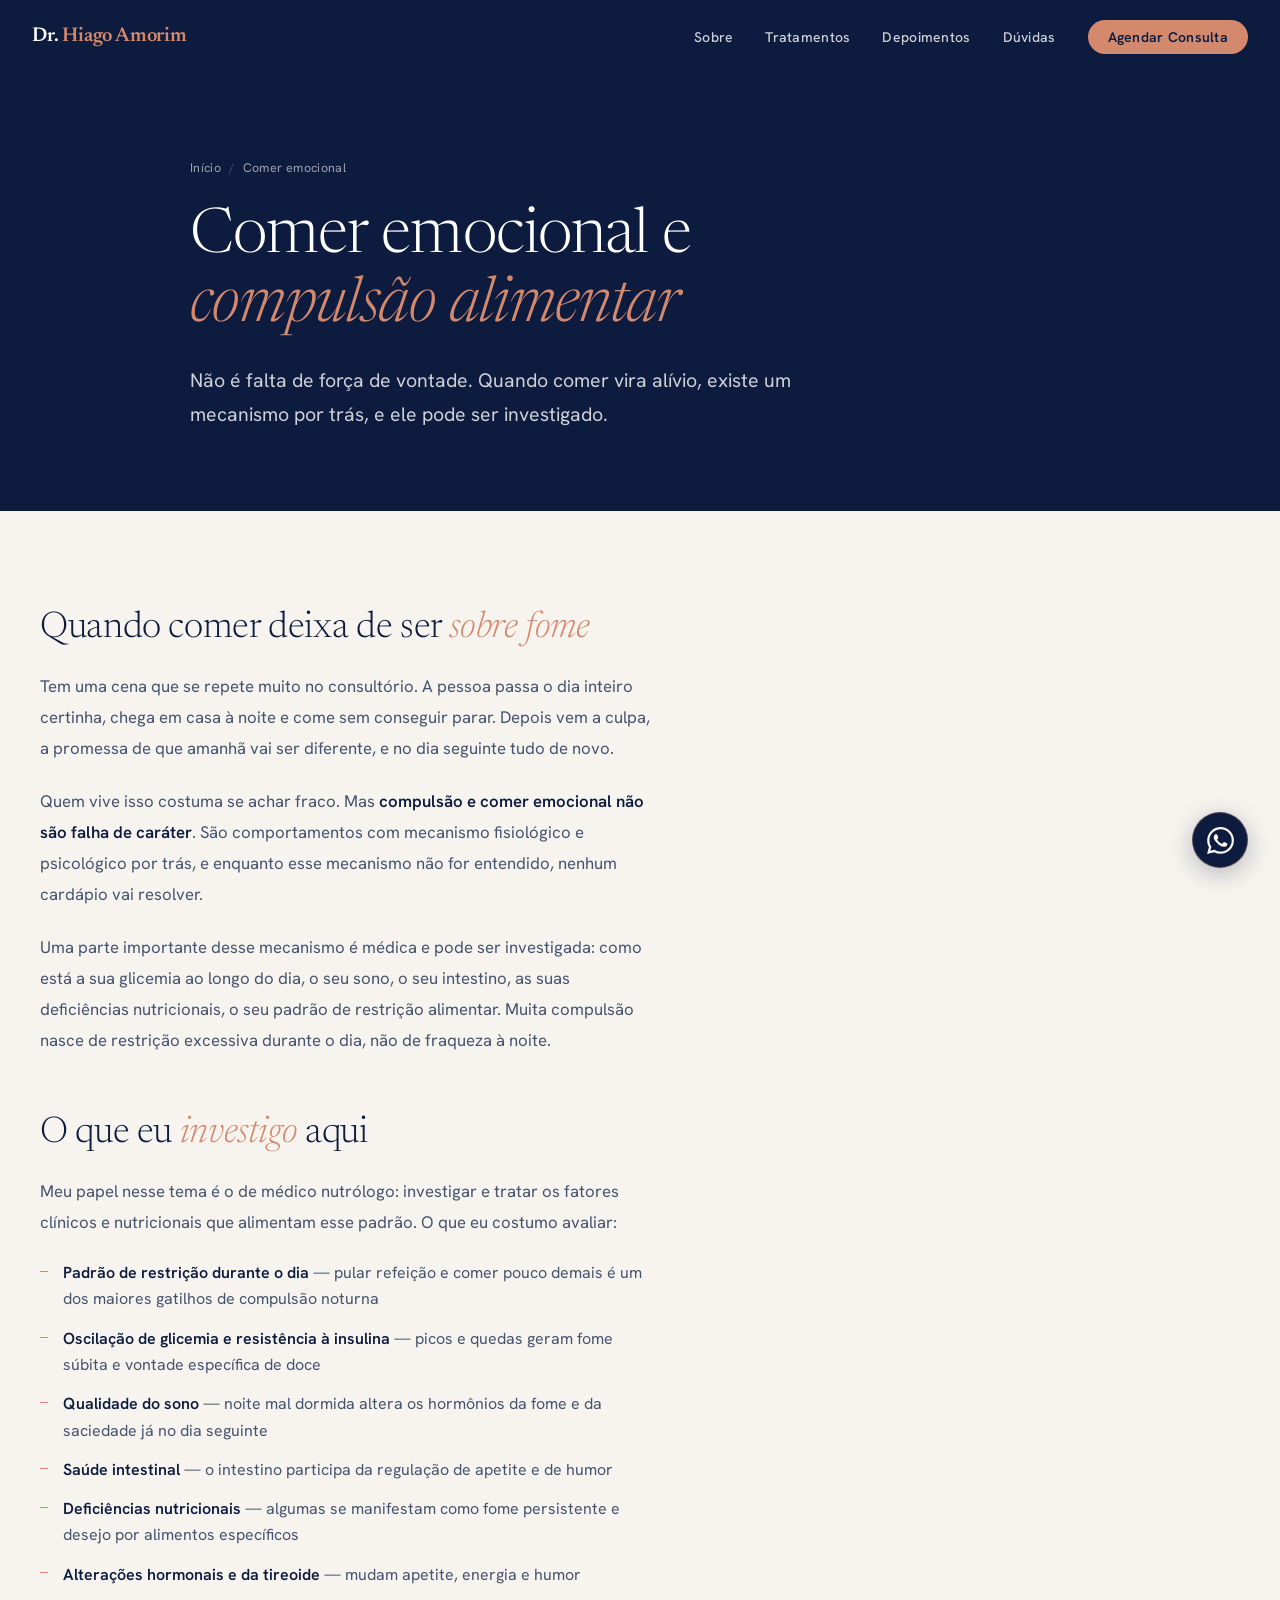
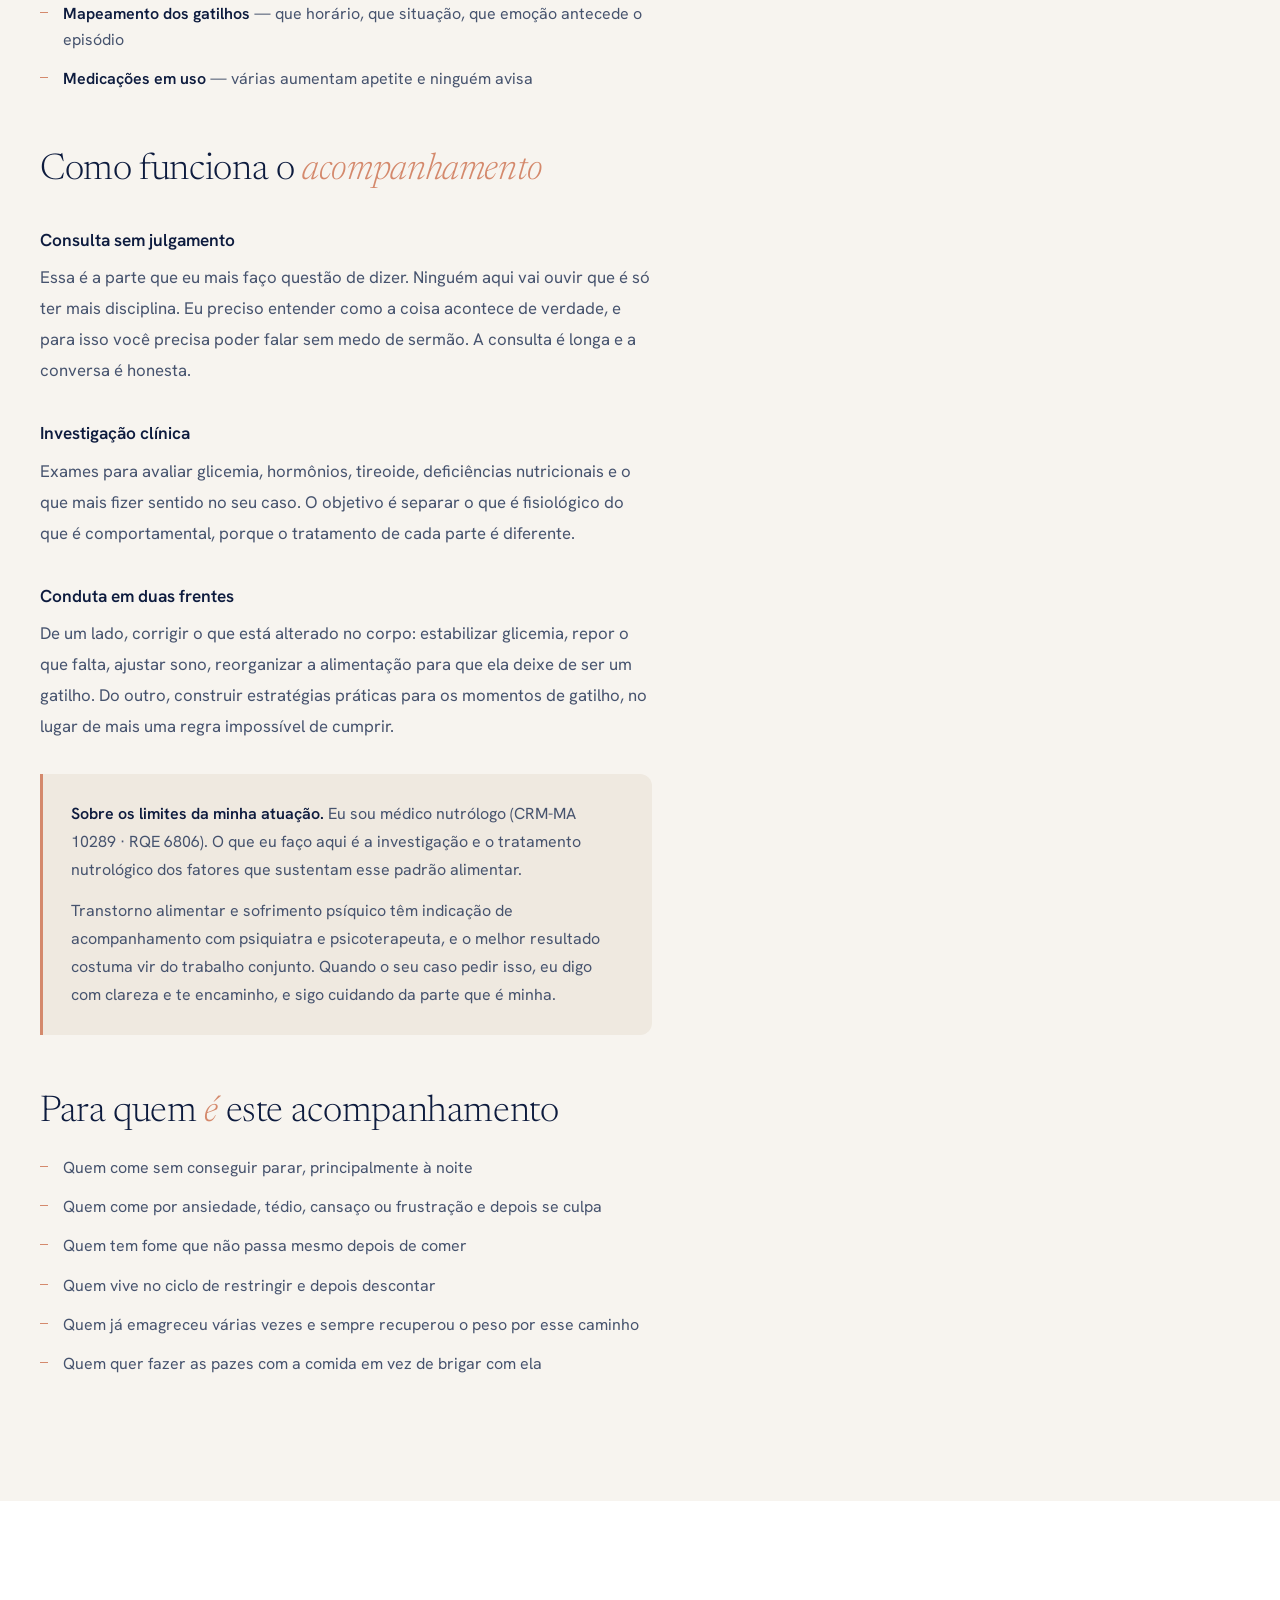
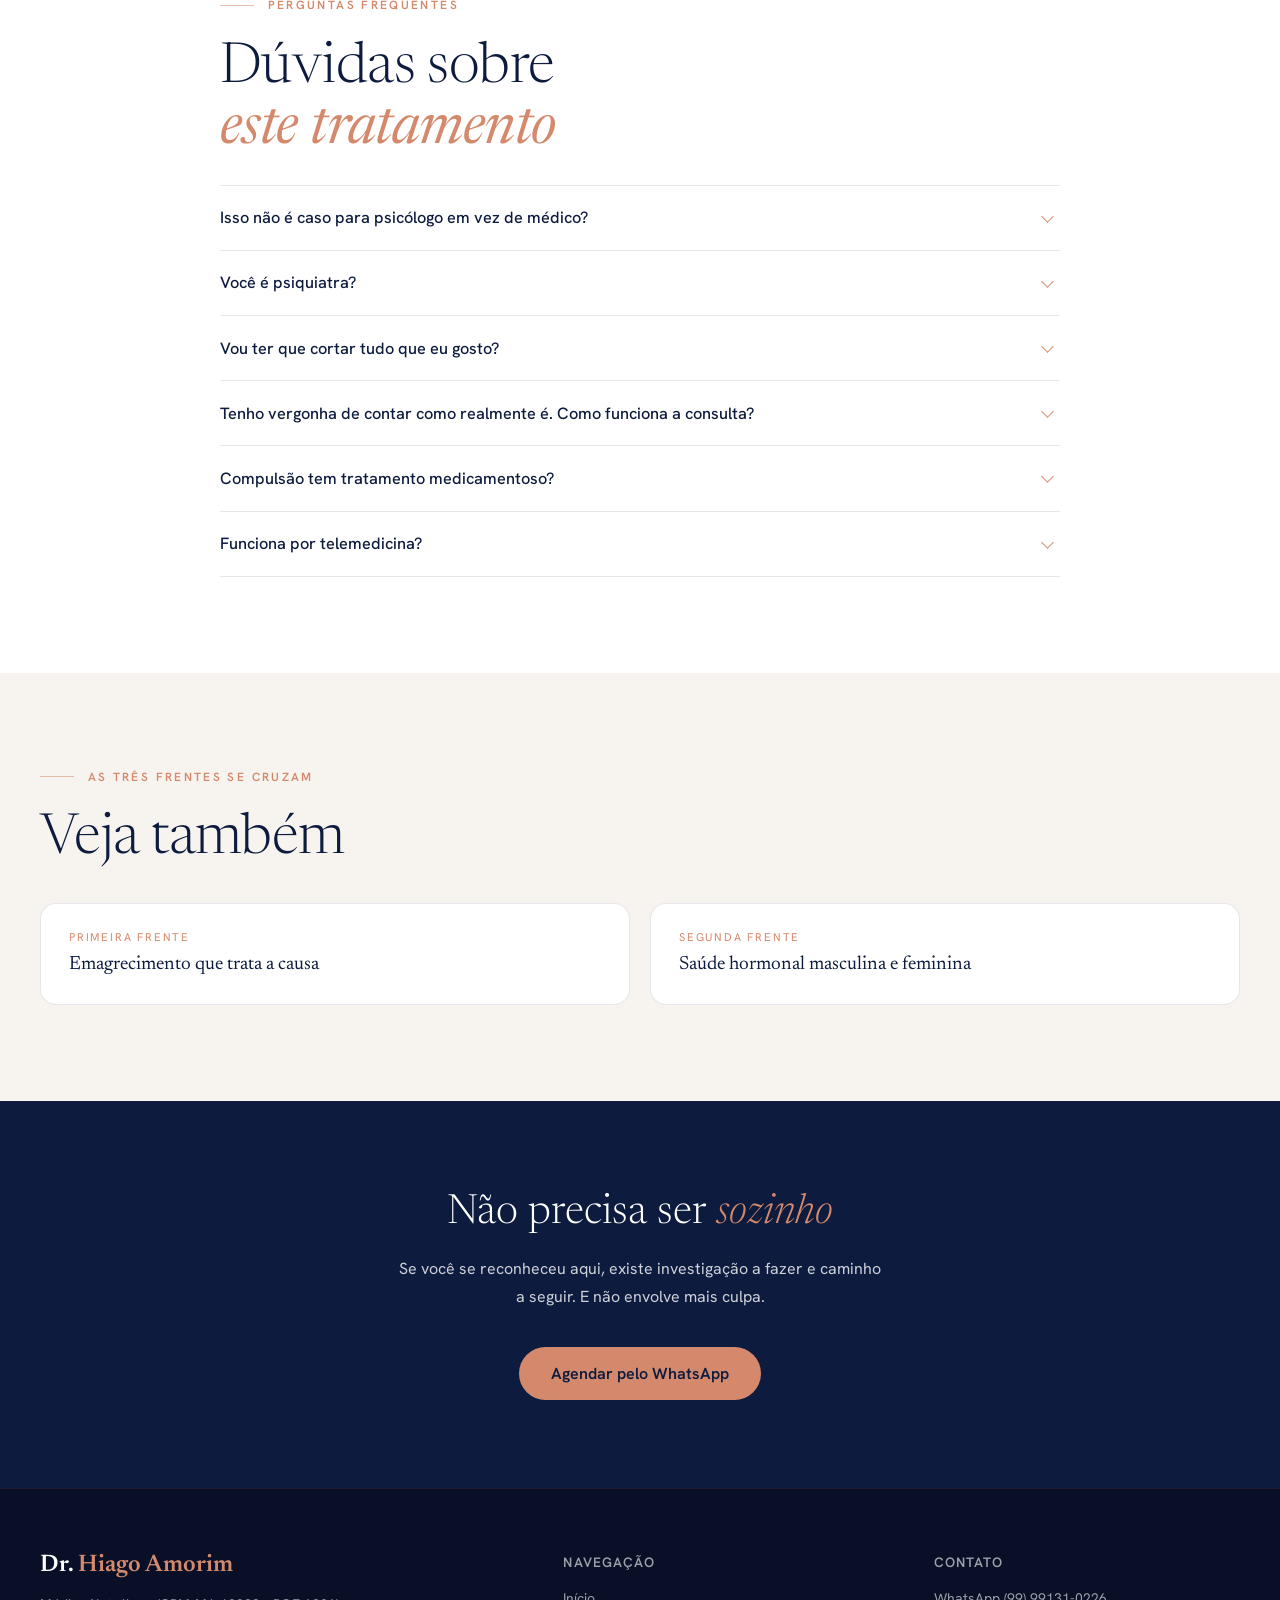
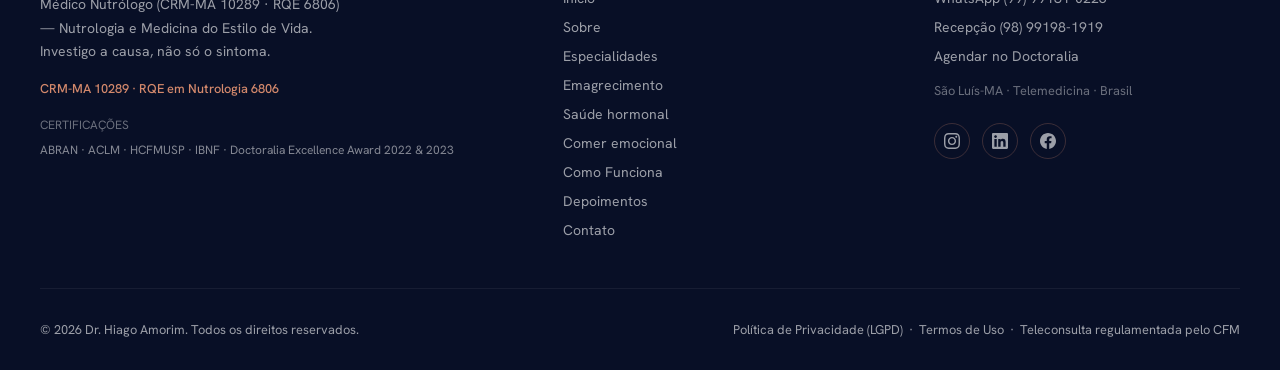
==== commit e7c8cc2f: "hero novo: a investigacao entra no lugar do emagrecimento, e a norma vem junto Hero aprovado em 30/0" ====
--- a/comer-emocional/index.html
+++ b/comer-emocional/index.html
@@ -26,7 +26,7 @@
     <link href="https://fonts.googleapis.com/css2?family=Newsreader:ital,wght@0,300;0,400;0,500;0,600;1,300;1,400&family=Hanken+Grotesk:wght@300;400;500;600&display=swap" rel="stylesheet">
     <link rel="icon" href="/favicon.svg" type="image/svg+xml">
     <link rel="apple-touch-icon" href="/favicon.svg">
-    <link rel="stylesheet" href="/assets/site.css?v=20260828">
+    <link rel="stylesheet" href="/assets/site.css?v=20260830">
 
     <script type="application/ld+json">
     {"@context":"https://schema.org","@type":"MedicalWebPage","name":"Comer emocional ecompulsão alimentar","description":"Abordagem nutrológica do comer emocional e da compulsão alimentar: investigação de metabolismo, sono, intestino e padrão alimentar. Médico nutrólogo em São Luís-MA e telemedicina.","url":"https://drhiagoamorim.com.br/comer-emocional/","inLanguage":"pt-BR","lastReviewed":"2026-07-26","reviewedBy":{"@type":"Physician","name":"Dr. Hiago Rafael Amorim","medicalSpecialty":"Nutrition"},"author":{"@type":"Physician","name":"Dr. Hiago Rafael Amorim","medicalSpecialty":"Nutrition","identifier":"CRM-MA 10289 · RQE 6806"},"isPartOf":{"@type":"WebSite","name":"Dr. Hiago Amorim","url":"https://drhiagoamorim.com.br/"}}
@@ -193,7 +193,7 @@
             <div class="footer-grid">
                 <div>
                     <div class="footer-logo">Dr. <span>Hiago Amorim</span></div>
-                    <p class="footer-bio">Médico Nutrólogo (CRM-MA 10289 · RQE 6806) — Nutrologia e Medicina do Estilo de Vida. Abordagem integrativa e humanizada para tratar a causa, não só o sintoma.</p>
+                    <p class="footer-bio">Médico Nutrólogo (CRM-MA 10289 · RQE 6806) — Nutrologia e Medicina do Estilo de Vida. Investigo a causa, não só o sintoma.</p>
                     <div class="footer-crm">CRM-MA 10289 · RQE em Nutrologia 6806</div>
                     <div style="margin-top:1.25rem;">
                         <div style="font-size:0.75rem;color:rgba(255,255,255,0.4);margin-bottom:0.5rem;">CERTIFICAÇÕES</div>
@@ -221,7 +221,7 @@
                     <ul class="footer-links">
                         <li><a href="https://wa.me/5599991310226?text=Ol%C3%A1!%20Quero%20agendar%20uma%20consulta%20com%20o%20Dr.%20Hiago." target="_blank" rel="noopener">WhatsApp (99) 99131-0226</a></li>
                         <li><a href="tel:+559891981919">Recepção (98) 99198-1919</a></li>
-                        <li><a href="https://www.doctoralia.com.br/hiago-amorim/nutrologo-especialista-em-medicina-preventiva-generalista/coroata" target="_blank" rel="noopener">Agendar no Doctoralia</a></li>
+                        <li><a href="https://www.doctoralia.com.br/hiago-amorim" target="_blank" rel="noopener">Agendar no Doctoralia</a></li>
                         <li style="margin-top:0.5rem;color:rgba(255,255,255,0.4);font-size:0.8rem;">São Luís-MA · Telemedicina · Brasil</li>
                     </ul>
                     <div class="footer-social" style="margin-top:1.5rem;">
--- a/assets/site.css
+++ b/assets/site.css
@@ -922,3 +922,43 @@
 }
 .locality-link:hover, .locality-link:focus-visible { color: var(--color-text); }
 .locality-link svg { width: 15px; height: 15px; flex: 0 0 auto; }
+
+
+/* ===== HERO 30/08/2026 — credencial + corpo editorial =====
+   Bloco de credencial: art. 4o, II c/c art. 6o da Res. CFM 2.336/2023.
+   O RQE tem de ser TEXTO SELECIONAVEL (nunca imagem) e a linha 1 nao pode
+   quebrar entre "Nutrologo" e "RQE 6806" — dai o .nb com white-space: nowrap. */
+.hero-cred {
+    font-size: 0.72rem; letter-spacing: 0.06em; line-height: 1.95;
+    color: var(--color-white-60); margin-bottom: 2.25rem; max-width: 560px;
+    animation: fadeInDown 0.8s ease both;
+}
+.hero-cred strong { color: var(--color-white); font-weight: 500; letter-spacing: 0.08em; }
+.hero-cred .nb { white-space: nowrap; }
+
+.hero-body {
+    max-width: 560px; margin: 0 0 2.25rem;
+    animation: fadeInUp 0.8s ease 0.4s both;
+}
+.hero-body p {
+    font-size: clamp(0.98rem, 1.5vw, 1.08rem); font-weight: 300;
+    color: var(--color-white-80); line-height: 1.75; margin-bottom: 1.2rem;
+}
+.hero-body p:last-child { margin-bottom: 0; }
+.hero-body p.hero-lede {
+    font-family: var(--font-serif); font-style: italic; font-weight: 300;
+    font-size: clamp(1.25rem, 2.2vw, 1.55rem);
+    color: var(--color-white); line-height: 1.4; margin-bottom: 1.5rem;
+}
+.hero-body p.hero-list { color: var(--color-white); line-height: 2; }
+.hero-body em { font-style: normal; color: var(--color-accent-light); }
+
+@media (min-width: 1025px) {
+    .hero .hero-cred, .hero .hero-body { max-width: 520px; }
+    .hero .hero-title { max-width: 560px; }
+}
+@media (max-width: 640px) {
+    .hero-cred { font-size: 0.66rem; letter-spacing: 0.04em; margin-bottom: 1.75rem; }
+    .hero-body p { font-size: 0.97rem; }
+    .hero-body p.hero-list { line-height: 1.85; }
+}
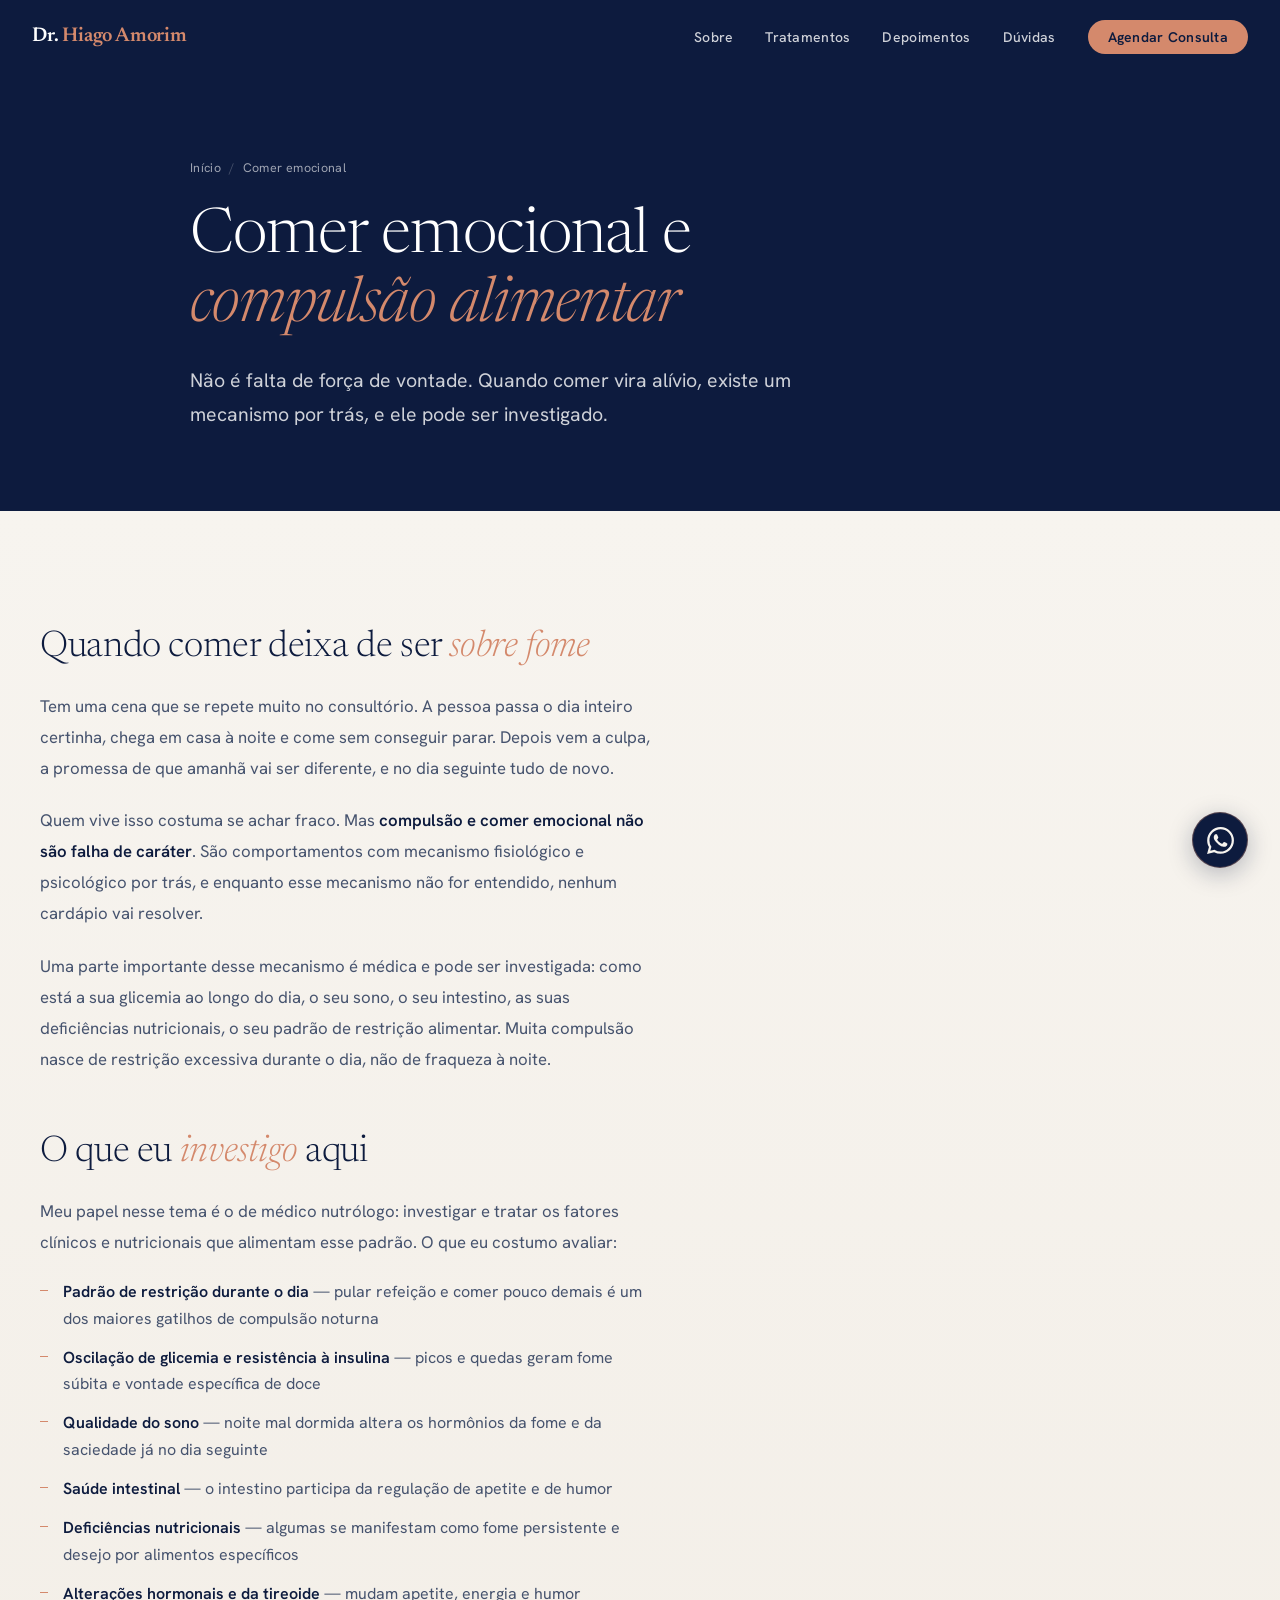
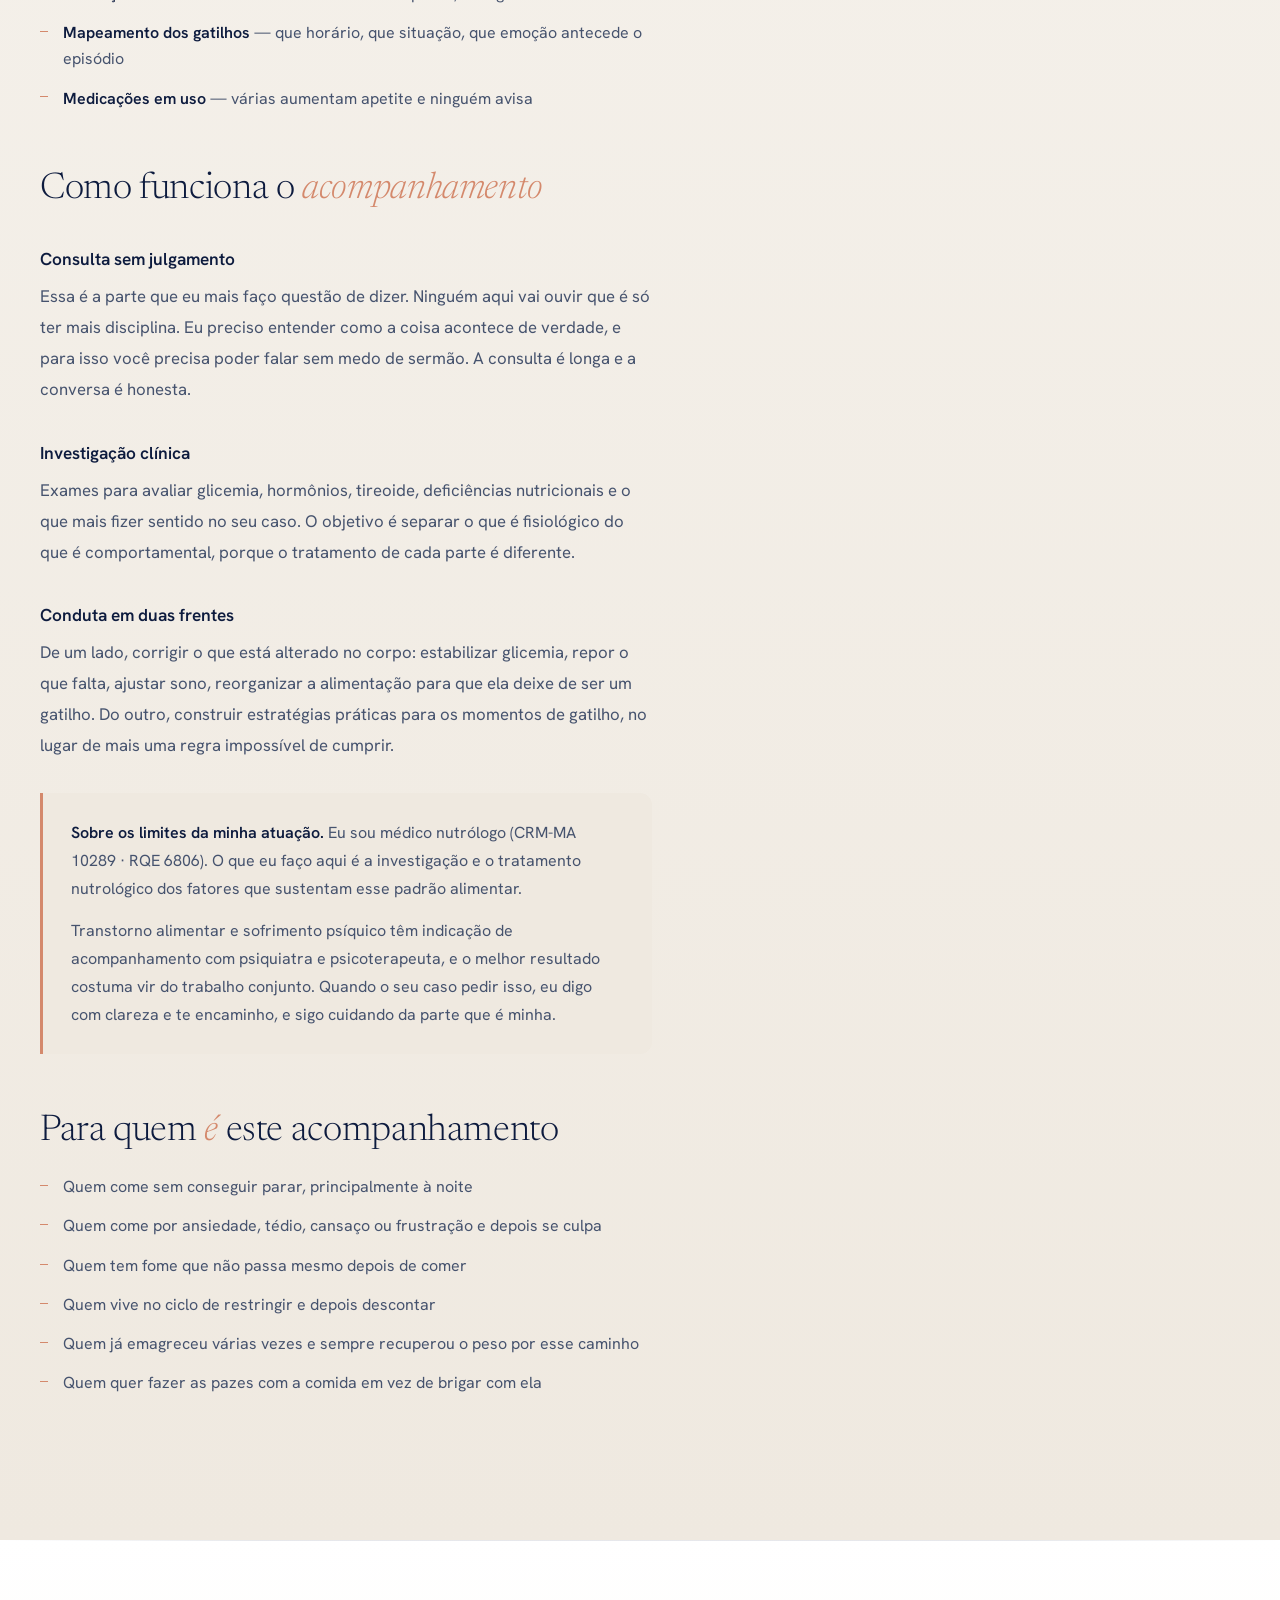
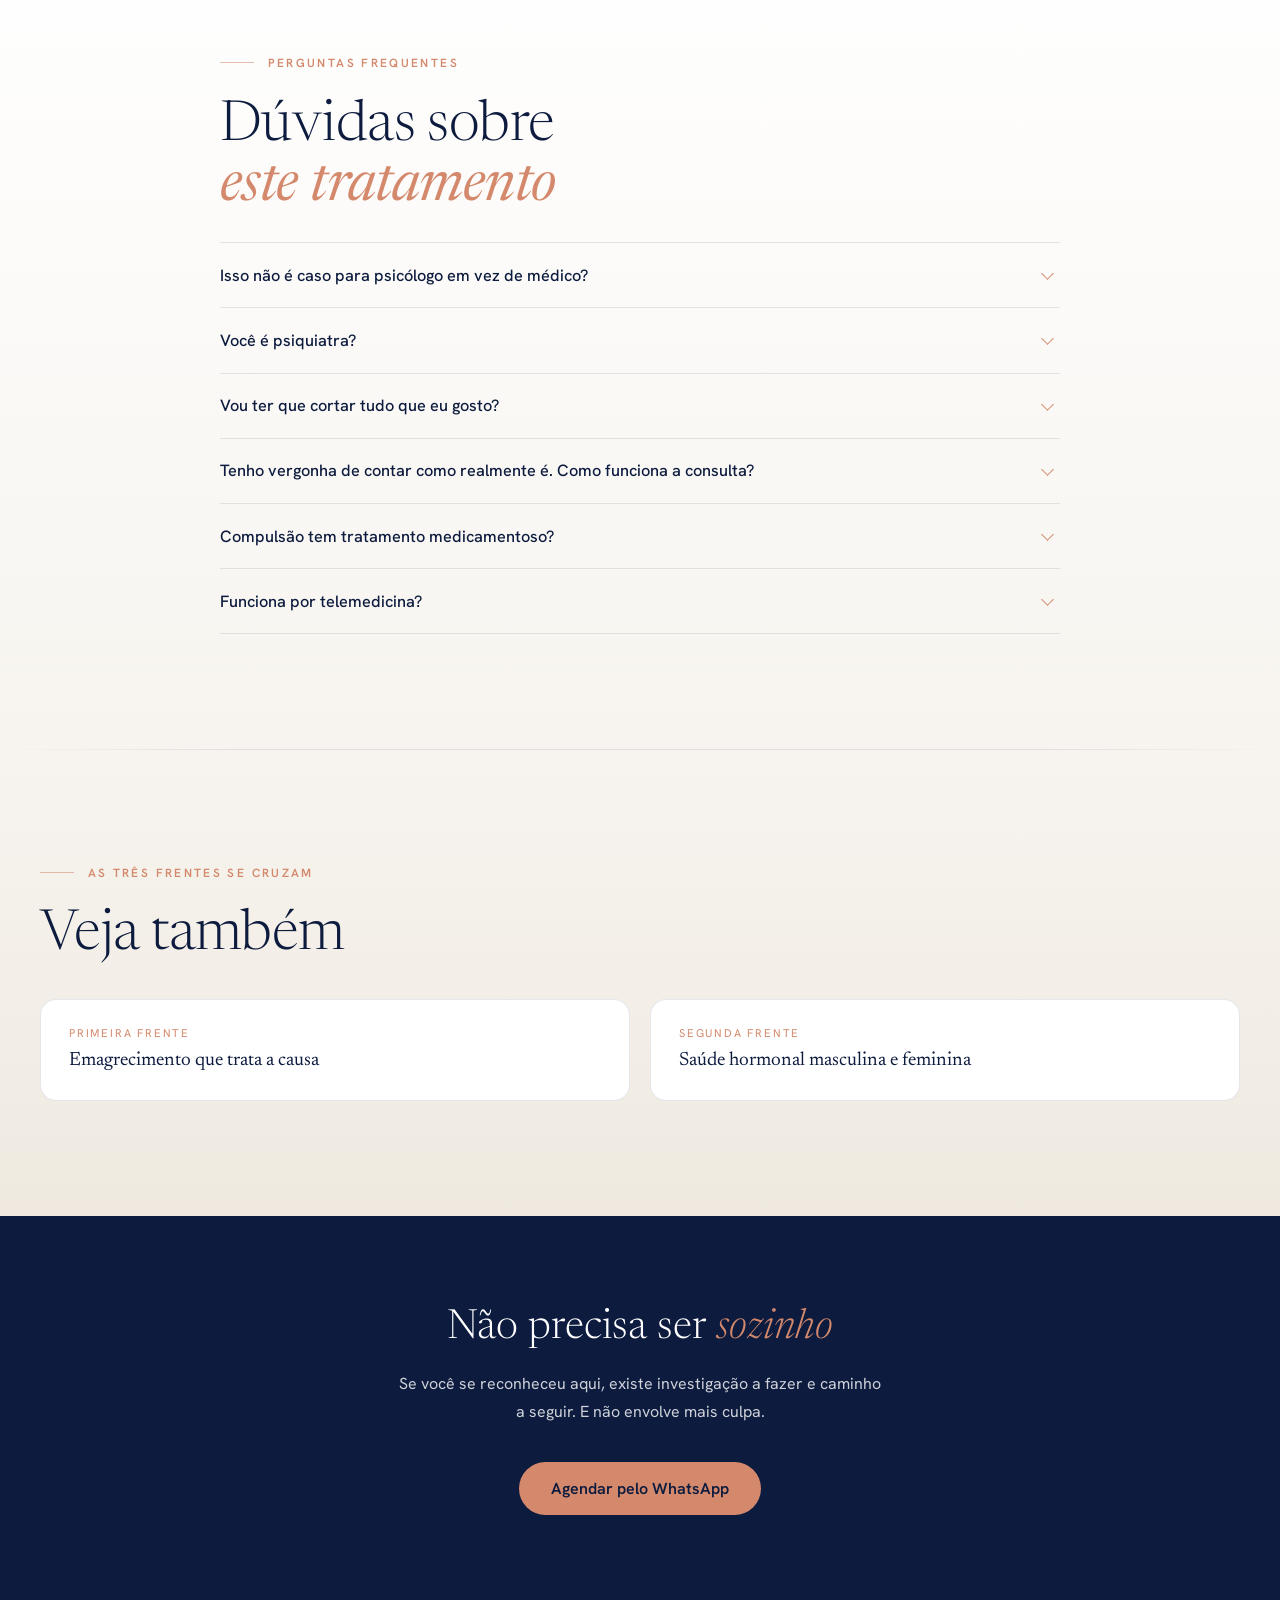
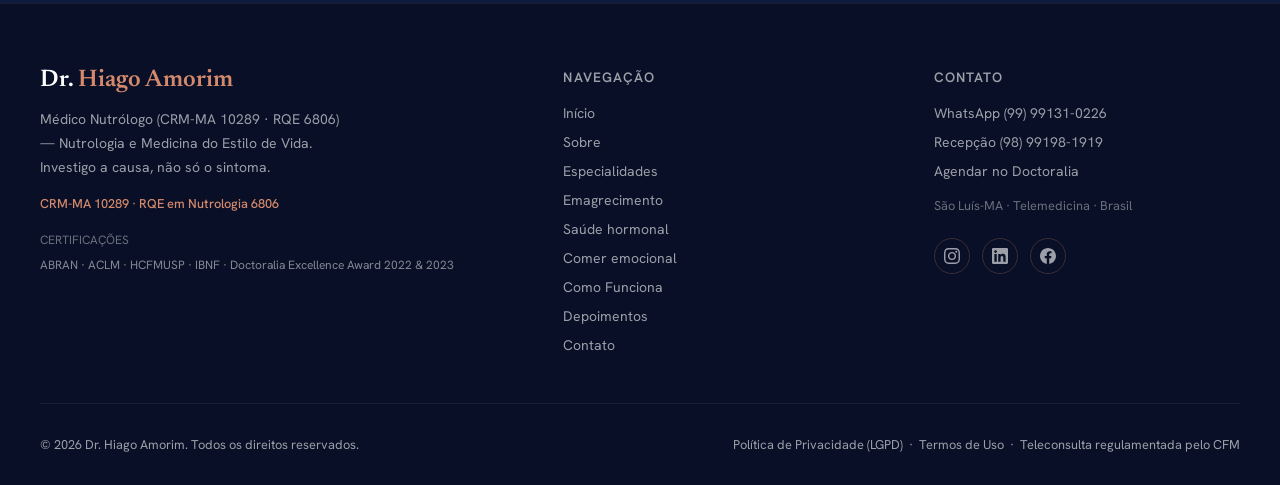
==== commit d8776ff0: "adequacao editorial: gradiente e transparencia, sem uma cor nova Referencia de oficio: ultralighthea" ====
--- a/comer-emocional/index.html
+++ b/comer-emocional/index.html
@@ -4,7 +4,7 @@
     <meta charset="UTF-8">
     <meta name="viewport" content="width=device-width, initial-scale=1.0">
     <title>Comer emocional e compulsão | Nutrólogo em São Luís-MA</title>
-    <meta name="description" content="Abordagem nutrológica do comer emocional e da compulsão alimentar: investigação de metabolismo, sono, intestino e padrão alimentar. Médico nutrólogo em São Luís-MA e telemedicina.">
+    <meta name="description" content="Comer emocional e compulsão sob investigação nutrológica: metabolismo, sono, intestino e padrão alimentar. Nutrólogo em São Luís-MA e telemedicina.">
     <link rel="canonical" href="https://drhiagoamorim.com.br/comer-emocional/">
     <meta name="robots" content="index, follow">
     <meta name="author" content="Dr. Hiago Rafael Amorim">
@@ -12,21 +12,21 @@
     <meta property="og:type" content="article">
     <meta property="og:locale" content="pt_BR">
     <meta property="og:title" content="Comer emocional e compulsão | Nutrólogo em São Luís-MA">
-    <meta property="og:description" content="Abordagem nutrológica do comer emocional e da compulsão alimentar: investigação de metabolismo, sono, intestino e padrão alimentar. Médico nutrólogo em São Luís-MA e telemedicina.">
+    <meta property="og:description" content="Comer emocional e compulsão sob investigação nutrológica: metabolismo, sono, intestino e padrão alimentar. Nutrólogo em São Luís-MA e telemedicina.">
     <meta property="og:url" content="https://drhiagoamorim.com.br/comer-emocional/">
     <meta property="og:image" content="https://drhiagoamorim.com.br/link-capa.jpg">
     <meta property="og:image:width" content="1200">
     <meta property="og:image:height" content="630">
     <meta name="twitter:card" content="summary_large_image">
     <meta name="twitter:title" content="Comer emocional e compulsão | Nutrólogo em São Luís-MA">
-    <meta name="twitter:description" content="Abordagem nutrológica do comer emocional e da compulsão alimentar: investigação de metabolismo, sono, intestino e padrão alimentar. Médico nutrólogo em São Luís-MA e telemedicina.">
+    <meta name="twitter:description" content="Comer emocional e compulsão sob investigação nutrológica: metabolismo, sono, intestino e padrão alimentar. Nutrólogo em São Luís-MA e telemedicina.">
 
     <link rel="preconnect" href="https://fonts.googleapis.com">
     <link rel="preconnect" href="https://fonts.gstatic.com" crossorigin>
     <link href="https://fonts.googleapis.com/css2?family=Newsreader:ital,wght@0,300;0,400;0,500;0,600;1,300;1,400&family=Hanken+Grotesk:wght@300;400;500;600&display=swap" rel="stylesheet">
     <link rel="icon" href="/favicon.svg" type="image/svg+xml">
     <link rel="apple-touch-icon" href="/favicon.svg">
-    <link rel="stylesheet" href="/assets/site.css?v=20260830">
+    <link rel="stylesheet" href="/assets/site.css?v=20260830c">
 
     <script type="application/ld+json">
     {"@context":"https://schema.org","@type":"MedicalWebPage","name":"Comer emocional ecompulsão alimentar","description":"Abordagem nutrológica do comer emocional e da compulsão alimentar: investigação de metabolismo, sono, intestino e padrão alimentar. Médico nutrólogo em São Luís-MA e telemedicina.","url":"https://drhiagoamorim.com.br/comer-emocional/","inLanguage":"pt-BR","lastReviewed":"2026-07-26","reviewedBy":{"@type":"Physician","name":"Dr. Hiago Rafael Amorim","medicalSpecialty":"Nutrition"},"author":{"@type":"Physician","name":"Dr. Hiago Rafael Amorim","medicalSpecialty":"Nutrition","identifier":"CRM-MA 10289 · RQE 6806"},"isPartOf":{"@type":"WebSite","name":"Dr. Hiago Amorim","url":"https://drhiagoamorim.com.br/"}}
--- a/assets/site.css
+++ b/assets/site.css
@@ -962,3 +962,121 @@
     .hero-body p { font-size: 0.97rem; }
     .hero-body p.hero-list { line-height: 1.85; }
 }
+
+
+/* ===== AJUSTES 30/08/2026 (tarde) — disposicao das colunas + Doctoralia + WhatsApp =====
+   Ate 900px o .pillar-row virava UMA coluna: numero, titulo, texto, etiquetas e a
+   lista INCLUI empilhavam num bloco altissimo. Aqui o numero passa a ficar AO LADO
+   do titulo e a lista INCLUI vira duas colunas — corta quase metade da altura. */
+@media (max-width: 900px) {
+    .pillar-row { grid-template-columns: auto 1fr; gap: 0 1.1rem; padding: 2.5rem 0; }
+    .pillar-num-big { font-size: 2.1rem; grid-column: 1; grid-row: 1; align-self: start; padding-top: 0.15rem; }
+    .pillar-body { grid-column: 2; grid-row: 1; }
+    .pillar-side { grid-column: 1 / -1; grid-row: 2; margin-top: 1.6rem; }
+    .pillar-side ul { display: grid; grid-template-columns: 1fr 1fr; gap: 0 1.5rem; }
+    .pillar-side li { padding: 0.5rem 0; }
+}
+@media (max-width: 560px) {
+    .pillar-side ul { grid-template-columns: 1fr; }
+    .pillar-num-big { font-size: 1.8rem; }
+}
+
+/* Doctoralia — o mesmo destino em varios pontos da pagina */
+.proof-link { color: inherit; text-decoration: none; border-bottom: 1px solid transparent; transition: var(--transition); }
+.proof-link:hover { color: var(--color-accent); border-bottom-color: currentColor; }
+a.about-photo-tag { text-decoration: none; transition: var(--transition); }
+a.about-photo-tag:hover { filter: brightness(1.15); }
+.locality-doctoralia {
+    display: inline-block; margin-top: 0.4rem; font-size: 0.82rem; font-weight: 500;
+    color: var(--color-accent); text-decoration: none; transition: var(--transition);
+}
+.locality-doctoralia:hover { color: var(--color-accent-light); letter-spacing: 0.02em; }
+
+/* O icone do WhatsApp usa o verde da propria marca (#25D366), definido no SVG.
+   Esta regra impede que uma cor herdada sobrescreva o stroke do icone. */
+.locality-link svg, .contact-channel svg { color: inherit; }
+
+
+/* ================= ADEQUACAO EDITORIAL — 30/08/2026 =================
+   Referencia de oficio: ultralighthealth.com. ⛔ NENHUMA cor nova: tudo sai de
+   --color-dark/-2/-3, --color-accent, --color-cream/-2. O que muda e o TRATAMENTO:
+   respiro maior, blocos chapados viram tonais, e o que e elevado fica translucido.
+   Regra que guiou tudo: gradiente que a pessoa PERCEBE e gradiente que falhou.
+   ==================================================================== */
+
+/* --- 1. RESPIRO: a maior alavanca. 6rem fixos -> ate 9rem em tela grande --- */
+.section { padding: clamp(5.5rem, 9vw, 9rem) 2rem; }
+
+/* --- 2. FUNDOS TONAIS: os blocos deixam de ser chapados --- */
+.section-light   { background: linear-gradient(180deg, var(--color-cream) 0%, var(--color-cream-2) 100%); }
+.section-white   { background: linear-gradient(180deg, var(--color-white) 0%, var(--color-cream) 100%); }
+.section-cream-2 { background: linear-gradient(180deg, var(--color-cream-2) 0%, var(--color-cream) 100%); }
+
+/* Escuro ganha profundidade + uma aura coral muito baixa (10%), como luz de ambiente */
+.section-dark {
+    position: relative;
+    background:
+        radial-gradient(115% 75% at 12% 0%, rgba(212,137,108,0.10) 0%, transparent 55%),
+        linear-gradient(168deg, var(--color-dark-3) 0%, var(--color-dark) 62%);
+}
+.section-dark-2 {
+    position: relative;
+    background:
+        radial-gradient(110% 70% at 88% 0%, rgba(212,137,108,0.08) 0%, transparent 55%),
+        linear-gradient(168deg, var(--color-dark-2) 0%, var(--color-dark) 70%);
+}
+
+/* A costura entre claro e escuro: o navy emerge do creme em vez de cortar.
+   A faixa tem 88px = o padding MINIMO da secao, entao nunca cai sobre texto. */
+.section-dark::after, .section-dark-2::after {
+    content: ''; position: absolute; inset: 0 0 auto 0; height: 88px;
+    background: linear-gradient(180deg, rgba(247,244,239,0.14) 0%, rgba(247,244,239,0) 100%);
+    pointer-events: none;
+}
+
+/* --- 3. TRANSPARENCIA: o elevado deixa de ter cor propria e passa a FILTRAR o fundo.
+   ⚠️ Aplicado nas classes que EXISTEM no HTML. .specialty-card e .pillar-card sao
+   CSS morto desde julho — nao adianta estilizar fantasma. --- */
+
+/* Sobre fundo escuro */
+.contact-channel {
+    background: rgba(255,255,255,0.055);
+    backdrop-filter: blur(14px); -webkit-backdrop-filter: blur(14px);
+    border: 1px solid rgba(255,255,255,0.10);
+}
+.contact-channel:hover { background: rgba(255,255,255,0.09); border-color: rgba(212,137,108,0.45); }
+.credential-tag { background: rgba(13,27,62,0.85); backdrop-filter: blur(6px); }
+
+/* Sobre fundo claro: o card para de ser branco opaco e deixa o tom da secao atravessar */
+.faq-item {
+    background: rgba(255,255,255,0.62);
+    backdrop-filter: blur(10px); -webkit-backdrop-filter: blur(10px);
+    border-color: rgba(212,137,108,0.18);
+}
+.faq-item[open] { background: rgba(255,255,255,0.85); }
+.sign-item {
+    background: linear-gradient(100deg, rgba(239,233,224,0.85) 0%, rgba(239,233,224,0.45) 100%);
+    backdrop-filter: blur(8px); -webkit-backdrop-filter: blur(8px);
+}
+.testimonial-card {
+    background: rgba(255,255,255,0.66);
+    backdrop-filter: blur(10px); -webkit-backdrop-filter: blur(10px);
+}
+
+/* --- 4. DIVISORIA QUE DESVANECE entre secoes claras consecutivas --- */
+.section-light + .section-white::before,
+.section-white + .section-light::before,
+.section-light + .section-cream-2::before,
+.section-cream-2 + .section-light::before {
+    content: ''; position: absolute; inset: 0 auto auto 0; width: 100%; height: 1px;
+    background: linear-gradient(90deg, transparent, rgba(13,27,62,0.10) 20%, rgba(13,27,62,0.10) 80%, transparent);
+}
+.section-light, .section-white, .section-cream-2 { position: relative; }
+
+/* --- Respeita quem pediu menos movimento --- */
+@media (prefers-reduced-motion: reduce) {
+    .contact-channel, .faq-item, .sign-item, .testimonial-card {
+        backdrop-filter: none; -webkit-backdrop-filter: none;
+    }
+    .faq-item, .testimonial-card { background: var(--color-white); }
+}
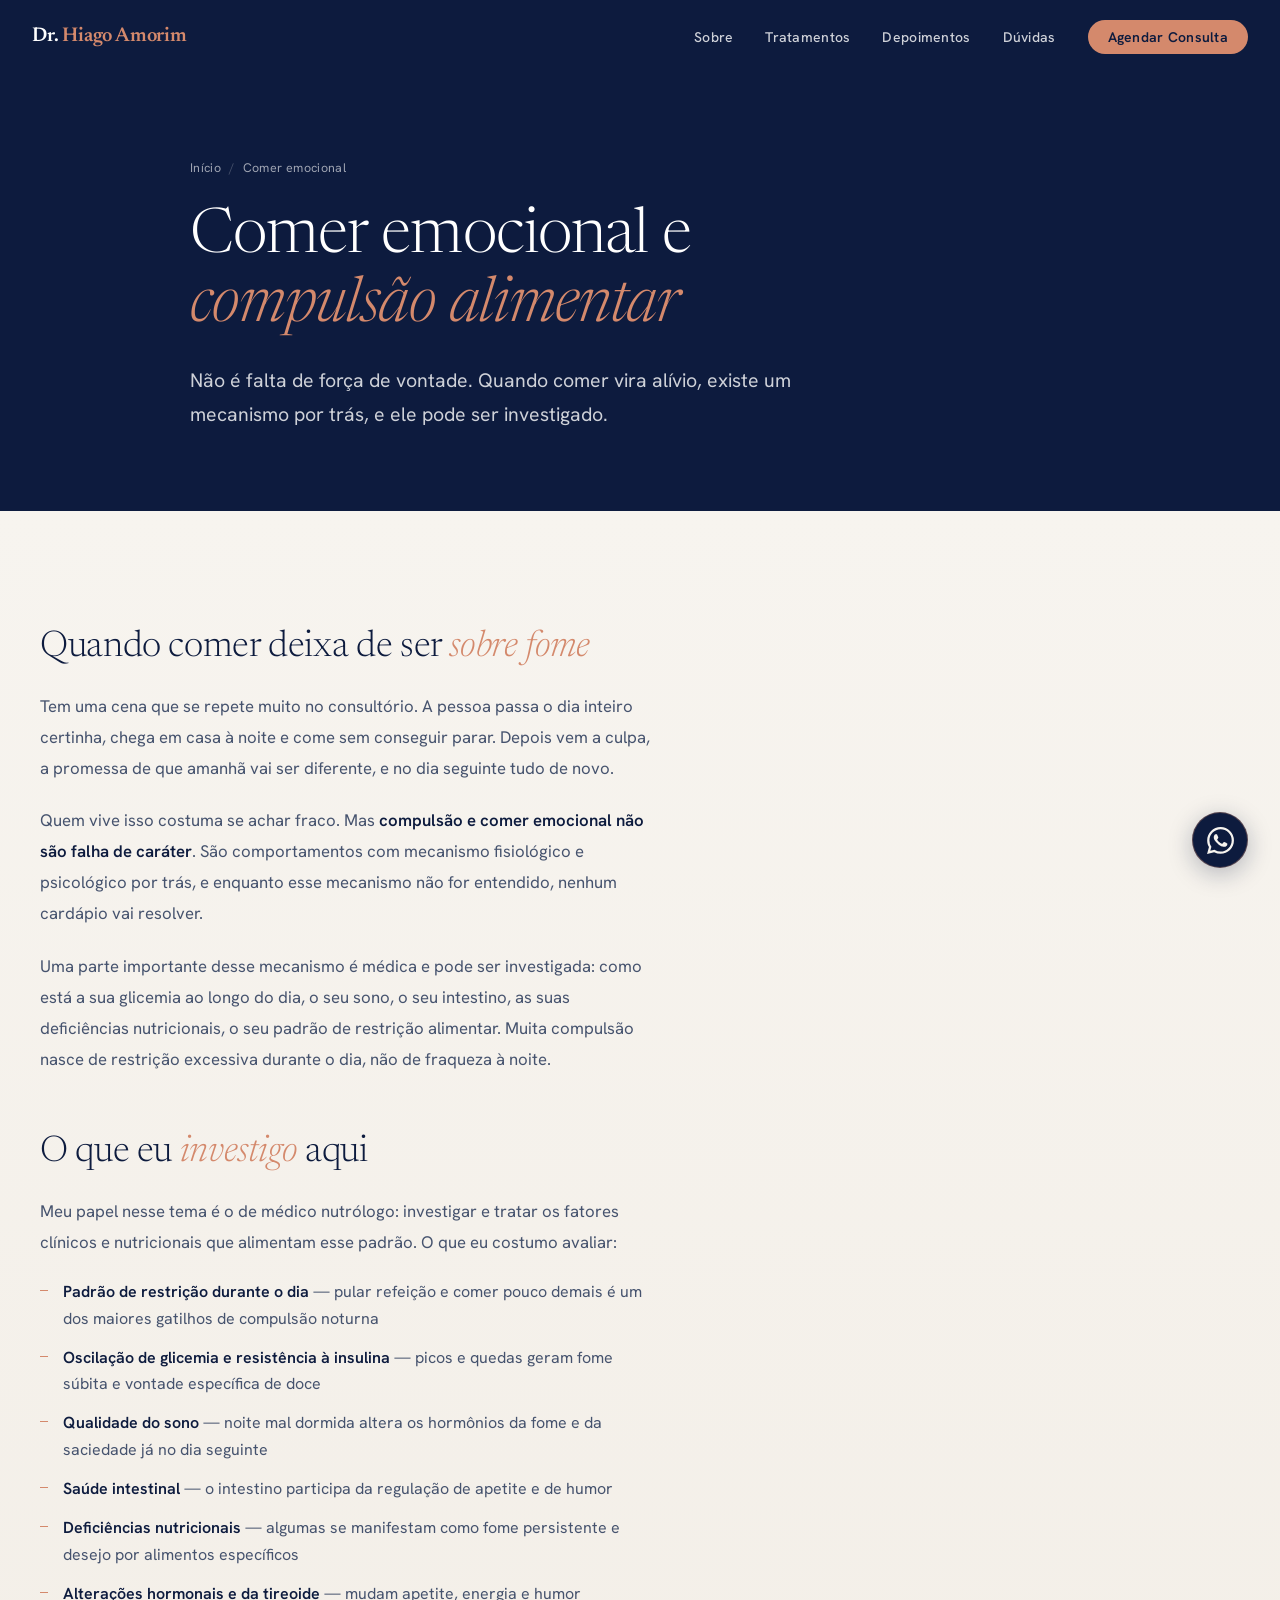
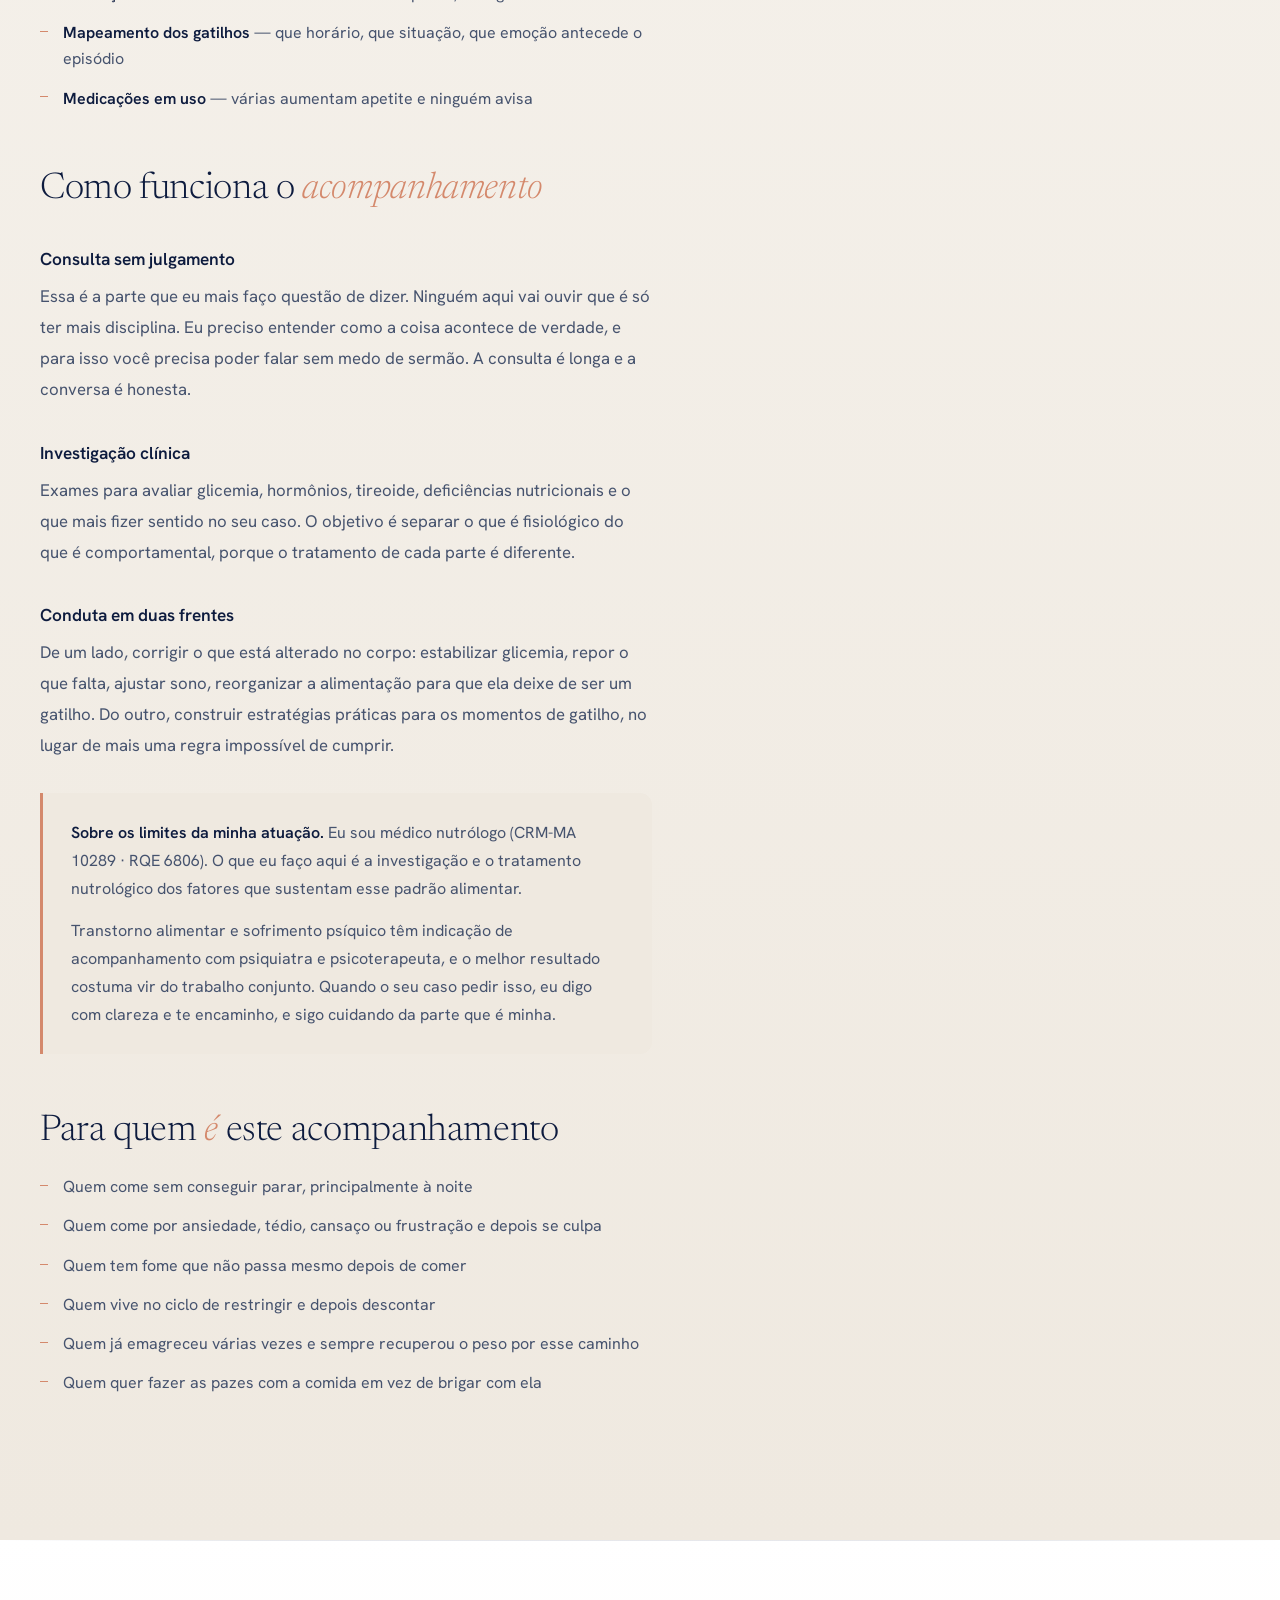
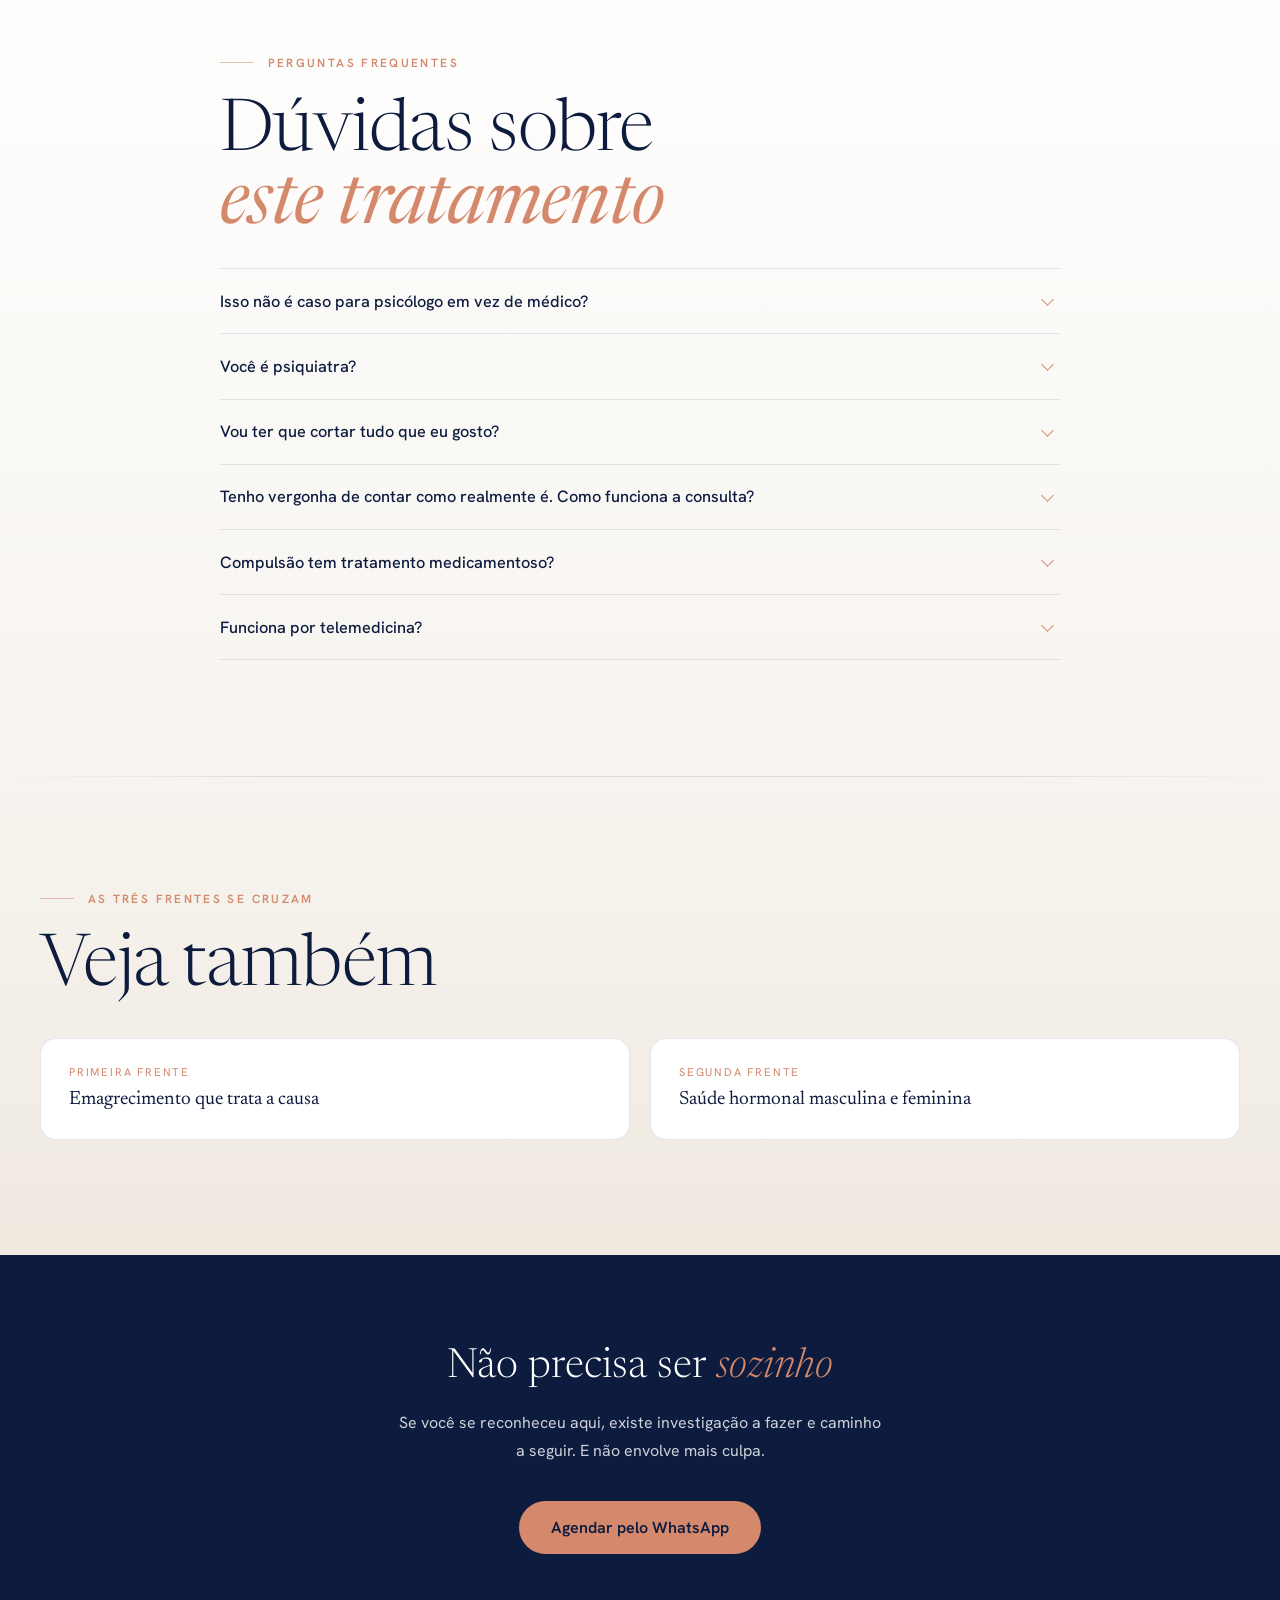
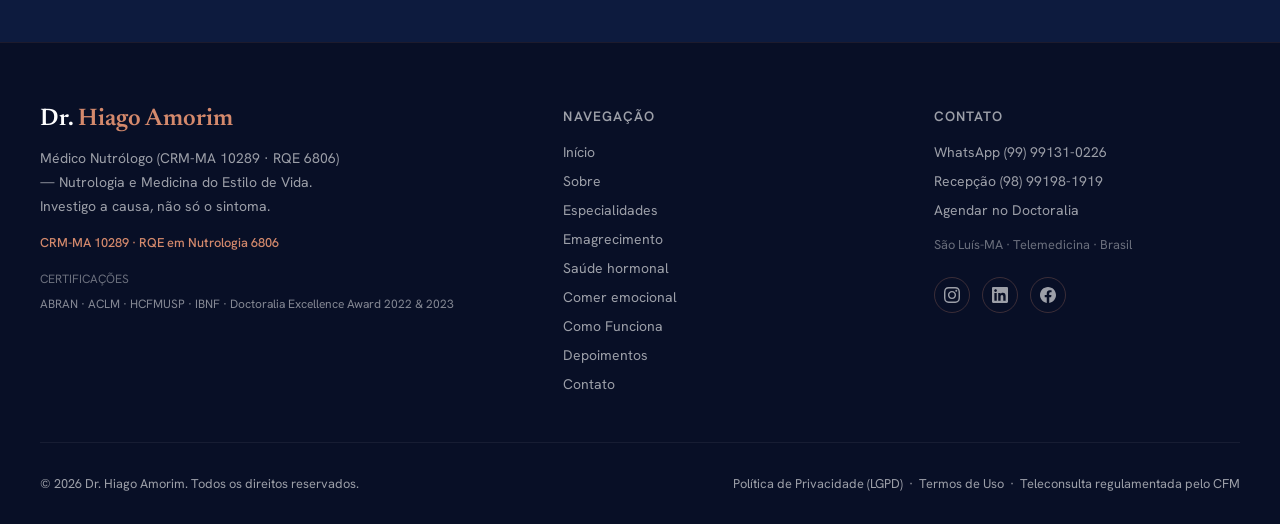
==== commit 6ce81857: "escala e imagem: as nove fotos saem do disco e o titulo cresce 15% O ajuste anterior foi de acabamen" ====
--- a/comer-emocional/index.html
+++ b/comer-emocional/index.html
@@ -26,7 +26,7 @@
     <link href="https://fonts.googleapis.com/css2?family=Newsreader:ital,wght@0,300;0,400;0,500;0,600;1,300;1,400&family=Hanken+Grotesk:wght@300;400;500;600&display=swap" rel="stylesheet">
     <link rel="icon" href="/favicon.svg" type="image/svg+xml">
     <link rel="apple-touch-icon" href="/favicon.svg">
-    <link rel="stylesheet" href="/assets/site.css?v=20260830c">
+    <link rel="stylesheet" href="/assets/site.css?v=20260830d">
 
     <script type="application/ld+json">
     {"@context":"https://schema.org","@type":"MedicalWebPage","name":"Comer emocional ecompulsão alimentar","description":"Abordagem nutrológica do comer emocional e da compulsão alimentar: investigação de metabolismo, sono, intestino e padrão alimentar. Médico nutrólogo em São Luís-MA e telemedicina.","url":"https://drhiagoamorim.com.br/comer-emocional/","inLanguage":"pt-BR","lastReviewed":"2026-07-26","reviewedBy":{"@type":"Physician","name":"Dr. Hiago Rafael Amorim","medicalSpecialty":"Nutrition"},"author":{"@type":"Physician","name":"Dr. Hiago Rafael Amorim","medicalSpecialty":"Nutrition","identifier":"CRM-MA 10289 · RQE 6806"},"isPartOf":{"@type":"WebSite","name":"Dr. Hiago Amorim","url":"https://drhiagoamorim.com.br/"}}
--- a/assets/site.css
+++ b/assets/site.css
@@ -1080,3 +1080,40 @@
     }
     .faq-item, .testimonial-card { background: var(--color-white); }
 }
+
+
+/* === ESCALA + FAIXA DE IMAGEM — 30/08/2026 =========================
+   O abismo com a referencia nao era cor, era TAMANHO. Titulo editorial
+   ia ate 62px; deles passa de 80. Aqui sobe para 83px em tela grande. */
+.editorial-title { font-size: clamp(2.6rem, 5.6vw, 5.2rem); line-height: 1.03; }
+.section-title   { font-size: clamp(2.2rem, 4.8vw, 4rem); line-height: 1.06; }
+
+/* Faixa de imagem inteira: metade foto, metade declaracao */
+.fullbleed {
+    display: grid; grid-template-columns: 1fr 1fr; align-items: stretch;
+    background: linear-gradient(150deg, var(--color-dark) 0%, var(--color-dark-2) 100%);
+    position: relative; overflow: hidden;
+}
+.fullbleed-media { margin: 0; position: relative; min-height: 62vh; }
+.fullbleed-media img { width: 100%; height: 100%; object-fit: cover; object-position: center 22%; display: block; }
+.fullbleed-media::after {
+    content: ''; position: absolute; inset: 0;
+    background: linear-gradient(90deg, var(--color-dark) 0%, rgba(13,27,62,0.35) 30%, rgba(13,27,62,0) 62%);
+}
+.fullbleed-text {
+    display: flex; flex-direction: column; justify-content: center;
+    padding: clamp(3rem, 7vw, 7rem) clamp(1.75rem, 5vw, 5.5rem);
+}
+.fullbleed-text .eyebrow { color: var(--color-accent); margin-bottom: 1.5rem; }
+.fullbleed-title {
+    font-family: var(--font-serif); font-weight: 300; color: var(--color-white);
+    font-size: clamp(2rem, 4.2vw, 3.5rem); line-height: 1.12; letter-spacing: -0.01em;
+    margin-bottom: 1.75rem;
+}
+.fullbleed-title em { font-style: italic; font-weight: 400; color: var(--color-accent-light); }
+.fullbleed-sub { color: var(--color-white-80); font-size: clamp(1rem,1.5vw,1.12rem); line-height: 1.75; max-width: 42ch; font-weight: 300; }
+@media (max-width: 900px) {
+    .fullbleed { grid-template-columns: 1fr; }
+    .fullbleed-media { min-height: 52vh; }
+    .fullbleed-media::after { background: linear-gradient(180deg, rgba(13,27,62,0) 45%, var(--color-dark) 100%); }
+}
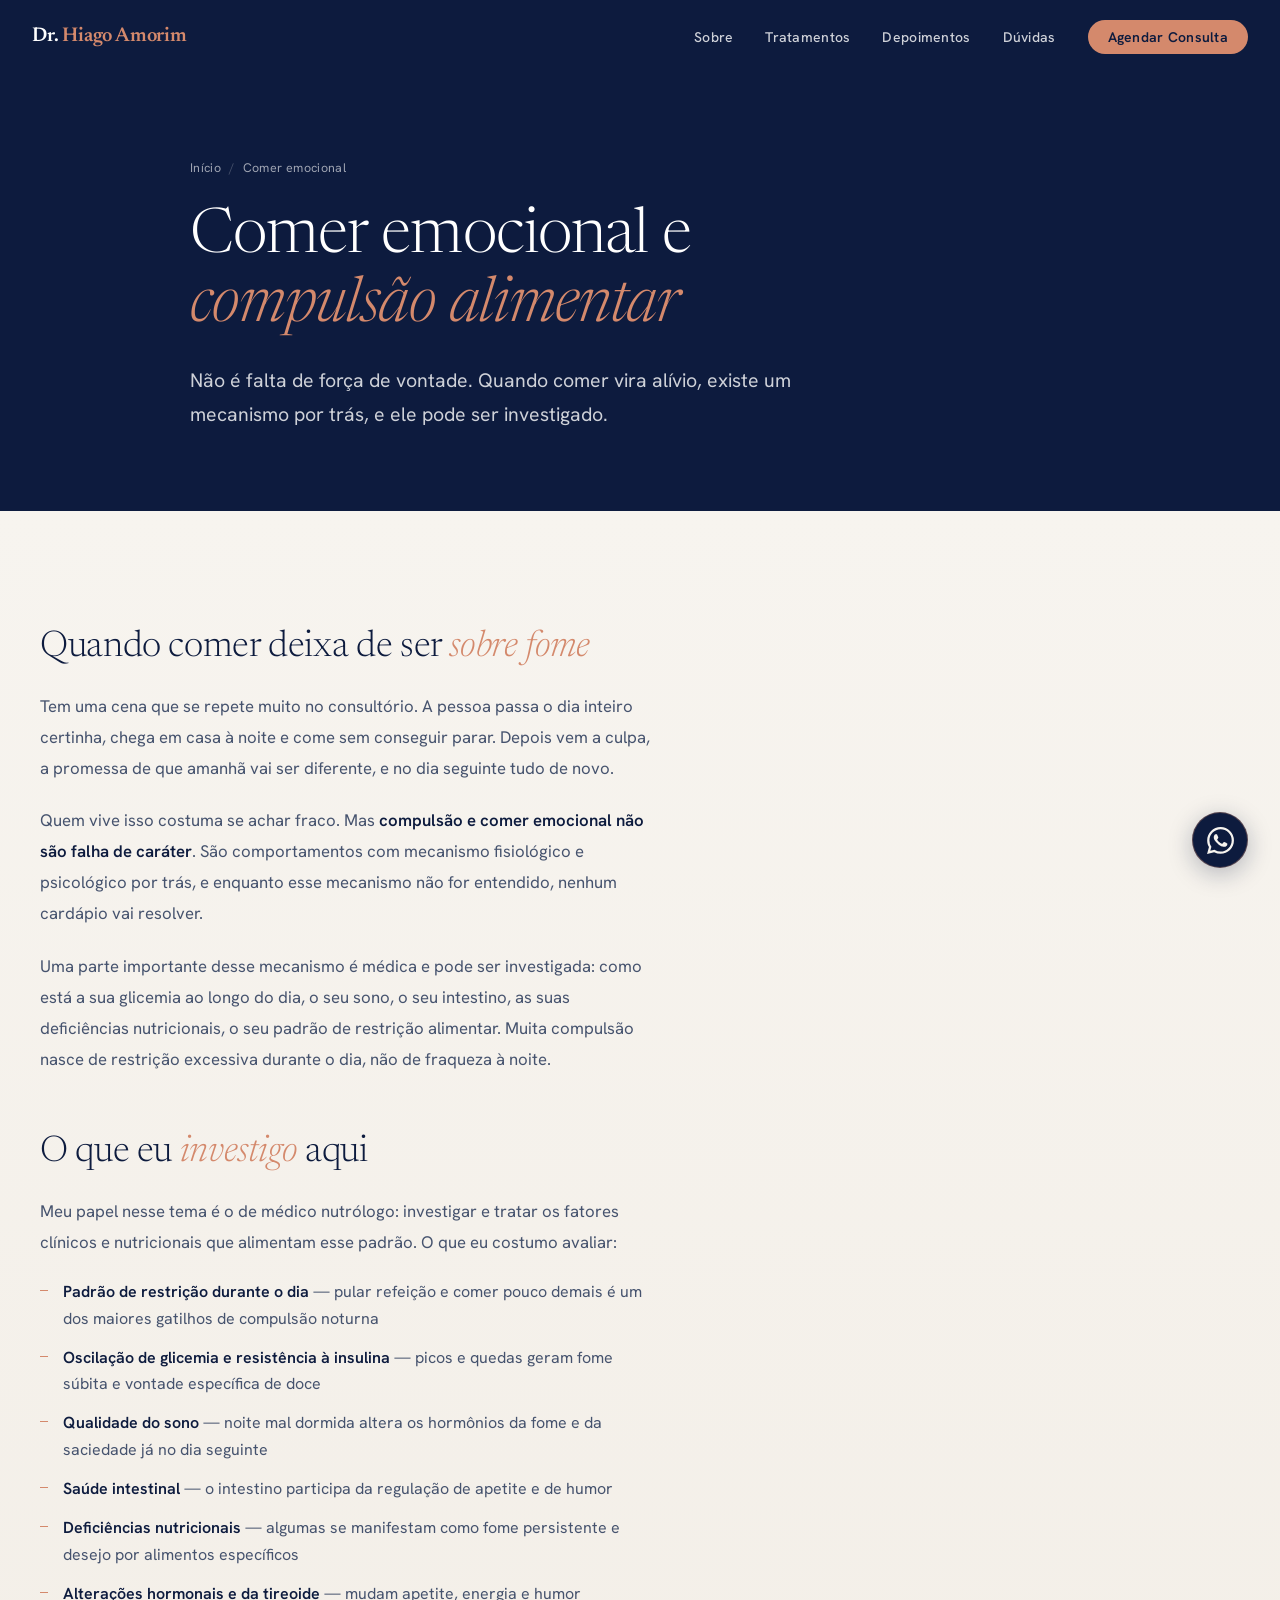
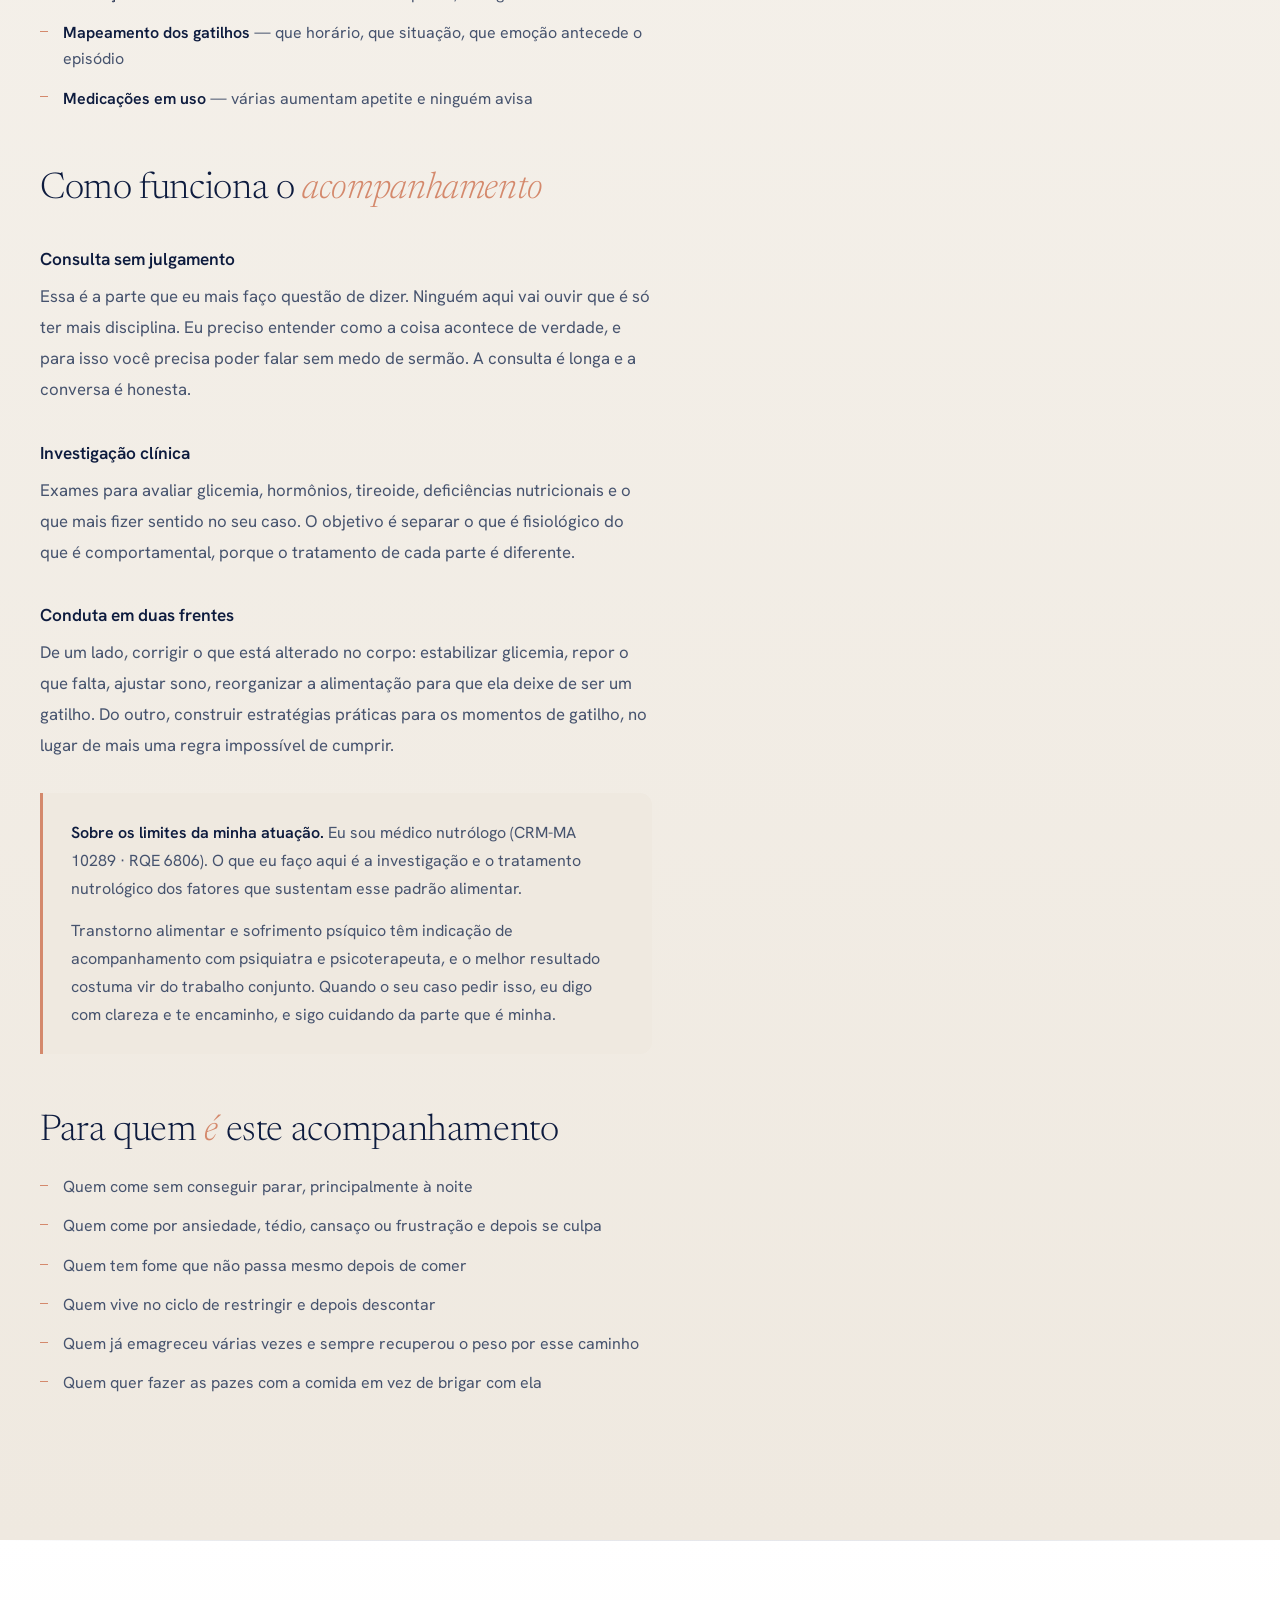
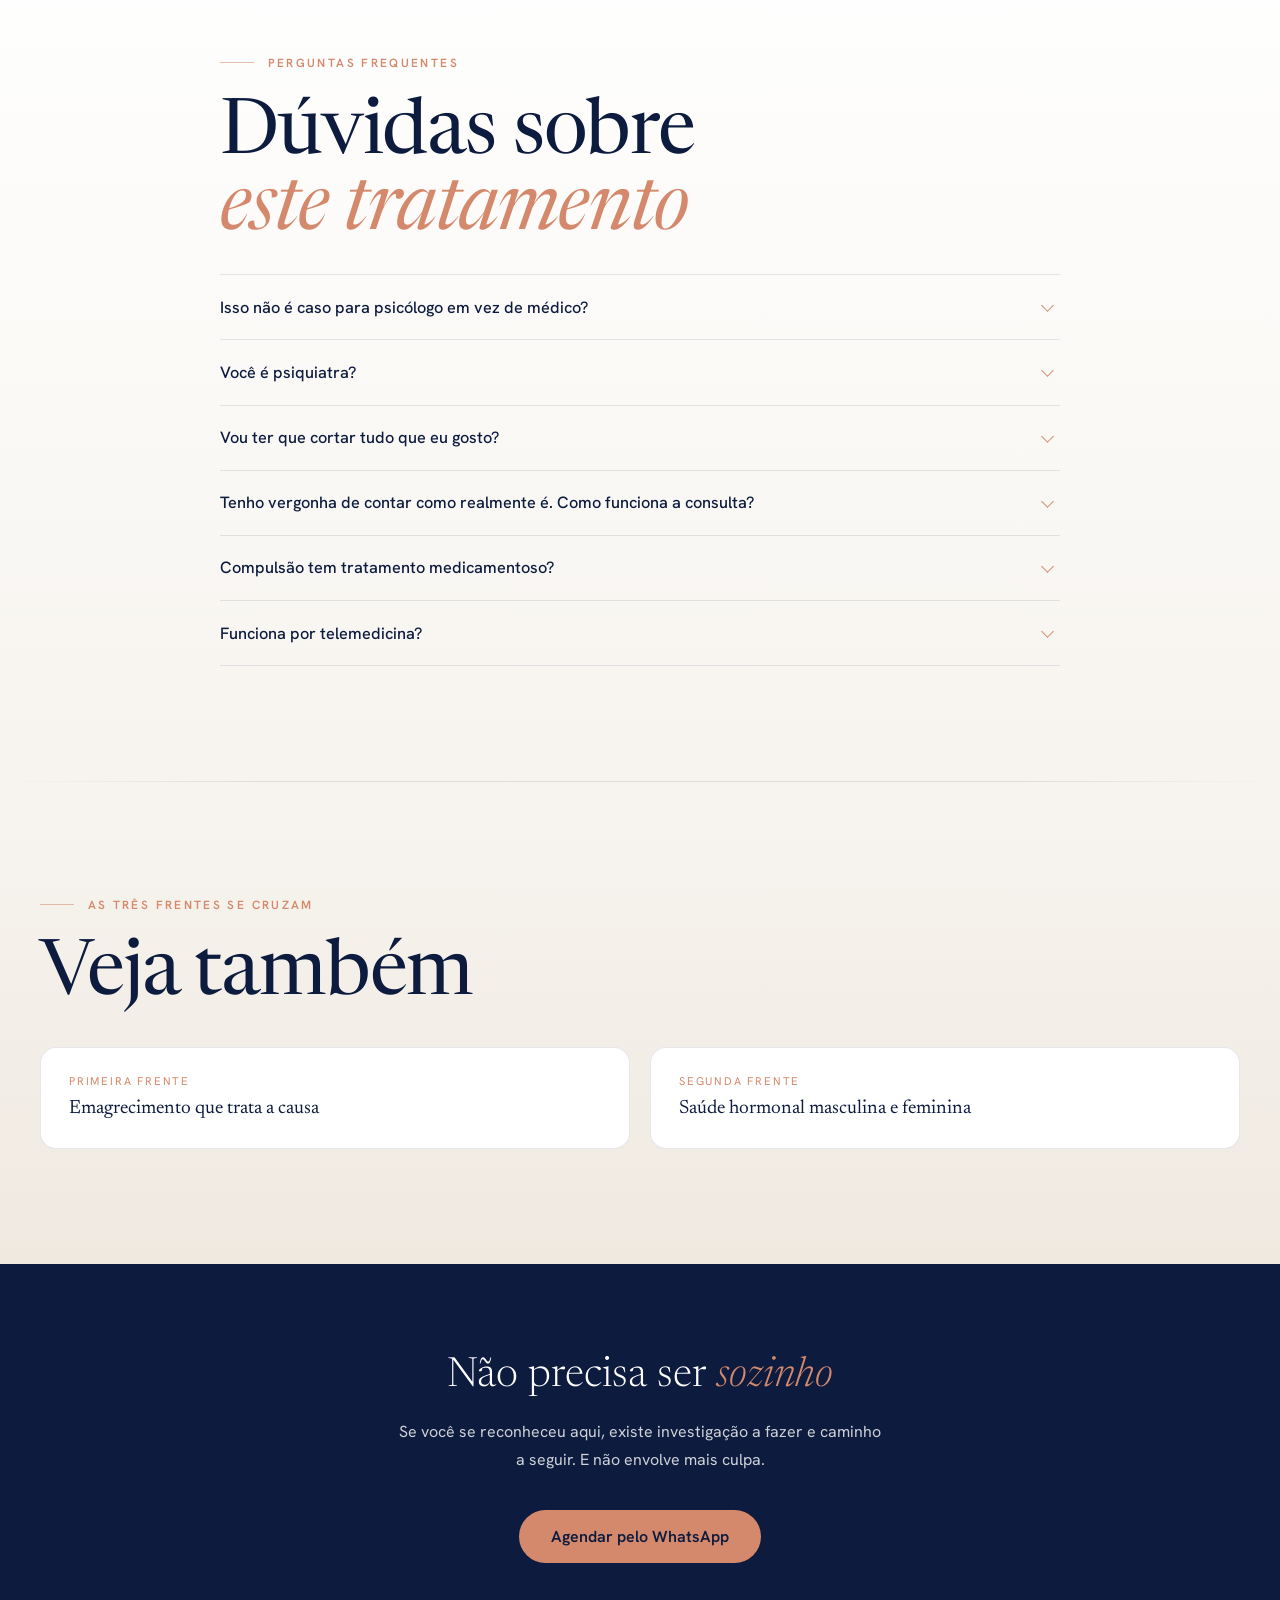
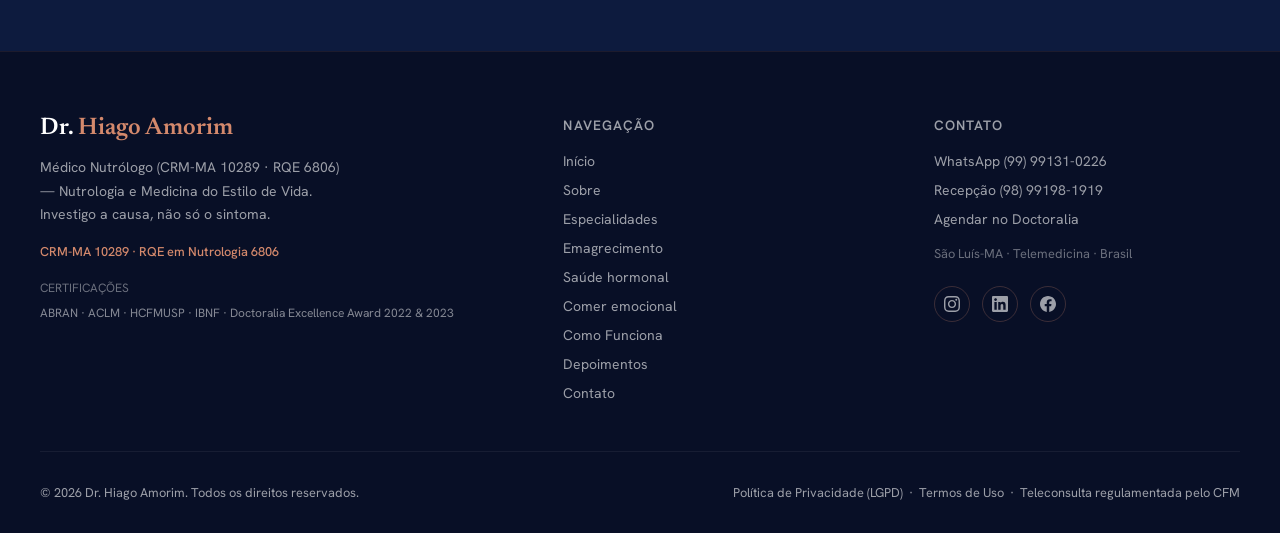
==== commit fe4a8380: "reescrita: 15 secoes viram 13, entra a serifa de display e sai a promessa CORTES (confirmados por el" ====
--- a/comer-emocional/index.html
+++ b/comer-emocional/index.html
@@ -26,7 +26,7 @@
     <link href="https://fonts.googleapis.com/css2?family=Newsreader:ital,wght@0,300;0,400;0,500;0,600;1,300;1,400&family=Hanken+Grotesk:wght@300;400;500;600&display=swap" rel="stylesheet">
     <link rel="icon" href="/favicon.svg" type="image/svg+xml">
     <link rel="apple-touch-icon" href="/favicon.svg">
-    <link rel="stylesheet" href="/assets/site.css?v=20260830d">
+    <link rel="stylesheet" href="/assets/site.css?v=20260830e">
 
     <script type="application/ld+json">
     {"@context":"https://schema.org","@type":"MedicalWebPage","name":"Comer emocional ecompulsão alimentar","description":"Abordagem nutrológica do comer emocional e da compulsão alimentar: investigação de metabolismo, sono, intestino e padrão alimentar. Médico nutrólogo em São Luís-MA e telemedicina.","url":"https://drhiagoamorim.com.br/comer-emocional/","inLanguage":"pt-BR","lastReviewed":"2026-07-26","reviewedBy":{"@type":"Physician","name":"Dr. Hiago Rafael Amorim","medicalSpecialty":"Nutrition"},"author":{"@type":"Physician","name":"Dr. Hiago Rafael Amorim","medicalSpecialty":"Nutrition","identifier":"CRM-MA 10289 · RQE 6806"},"isPartOf":{"@type":"WebSite","name":"Dr. Hiago Amorim","url":"https://drhiagoamorim.com.br/"}}
--- a/assets/site.css
+++ b/assets/site.css
@@ -1117,3 +1117,61 @@
     .fullbleed-media { min-height: 52vh; }
     .fullbleed-media::after { background: linear-gradient(180deg, rgba(13,27,62,0) 45%, var(--color-dark) 100%); }
 }
+
+
+/* === DISPLAY INSTRUMENT SERIF — 30/08/2026 ==========================
+   Papel que faltava: a serifa de display de contraste altissimo, que e o que
+   da a assinatura da referencia em tamanho grande. Analoga livre da PP
+   Editorial New; +65KB contra ~US$120 de licenca. Newsreader continua como
+   serifa de TEXTO e Hanken Grotesk como sans — as tres funcoes cobertas. */
+:root { --font-display: 'Instrument Serif', 'Newsreader', Georgia, serif; }
+
+.hero-title, .editorial-title, .fullbleed-title, .section-title {
+    font-family: var(--font-display);
+    font-weight: 400;            /* Instrument Serif ja e fina por desenho */
+    letter-spacing: -0.015em;
+}
+.hero-title { line-height: 1.02; }
+.editorial-title { line-height: 1.0; }
+/* o italico da Instrument Serif e o destaque — mantem o coral da marca */
+.hero-title em, .editorial-title em, .fullbleed-title em, .section-title em {
+    font-family: var(--font-display); font-style: italic; font-weight: 400;
+}
+
+/* Faixa invertida: foto a direita. A referencia alterna os lados. */
+.fullbleed--rev { direction: rtl; }
+.fullbleed--rev > * { direction: ltr; }
+.fullbleed--rev .fullbleed-media::after {
+    background: linear-gradient(270deg, var(--color-dark) 0%, rgba(13,27,62,0.35) 30%, rgba(13,27,62,0) 62%);
+}
+@media (max-width: 900px) {
+    .fullbleed--rev { direction: ltr; }
+    .fullbleed--rev .fullbleed-media::after {
+        background: linear-gradient(180deg, rgba(13,27,62,0) 45%, var(--color-dark) 100%);
+    }
+}
+
+
+/* === DISPLAY: Instrument Serif — 30/08/2026 ==========================
+   O papel que faltava: serifa de display de contraste altissimo, analoga
+   gratuita da PP Editorial New da referencia. +65KB, contra ~US$120 de
+   licenca. ⛔ NAO e Playfair, que ele rejeitou por "parecer feito por IA".
+   Usada SO em tamanho grande — em corpo de texto ela nao funciona. */
+:root { --font-display: 'Instrument Serif', 'Newsreader', Georgia, serif; }
+
+.hero-title,
+.editorial-title,
+.section-title,
+.fullbleed-title {
+    font-family: var(--font-display);
+    font-weight: 400;          /* a Instrument Serif tem um peso so */
+    letter-spacing: -0.015em;
+}
+/* Ela ja e fina por desenho: sem o peso 300 o texto some */
+.hero-title em, .editorial-title em, .section-title em, .fullbleed-title em {
+    font-style: italic; font-weight: 400;
+}
+/* Tamanhos sobem de novo: display de alto contraste aguenta mais escala */
+.hero-title      { font-size: clamp(3.1rem, 7.4vw, 6rem); line-height: 1.02; }
+.editorial-title { font-size: clamp(2.8rem, 6vw, 5.6rem); }
+.section-title   { font-size: clamp(2.4rem, 5.2vw, 4.4rem); }
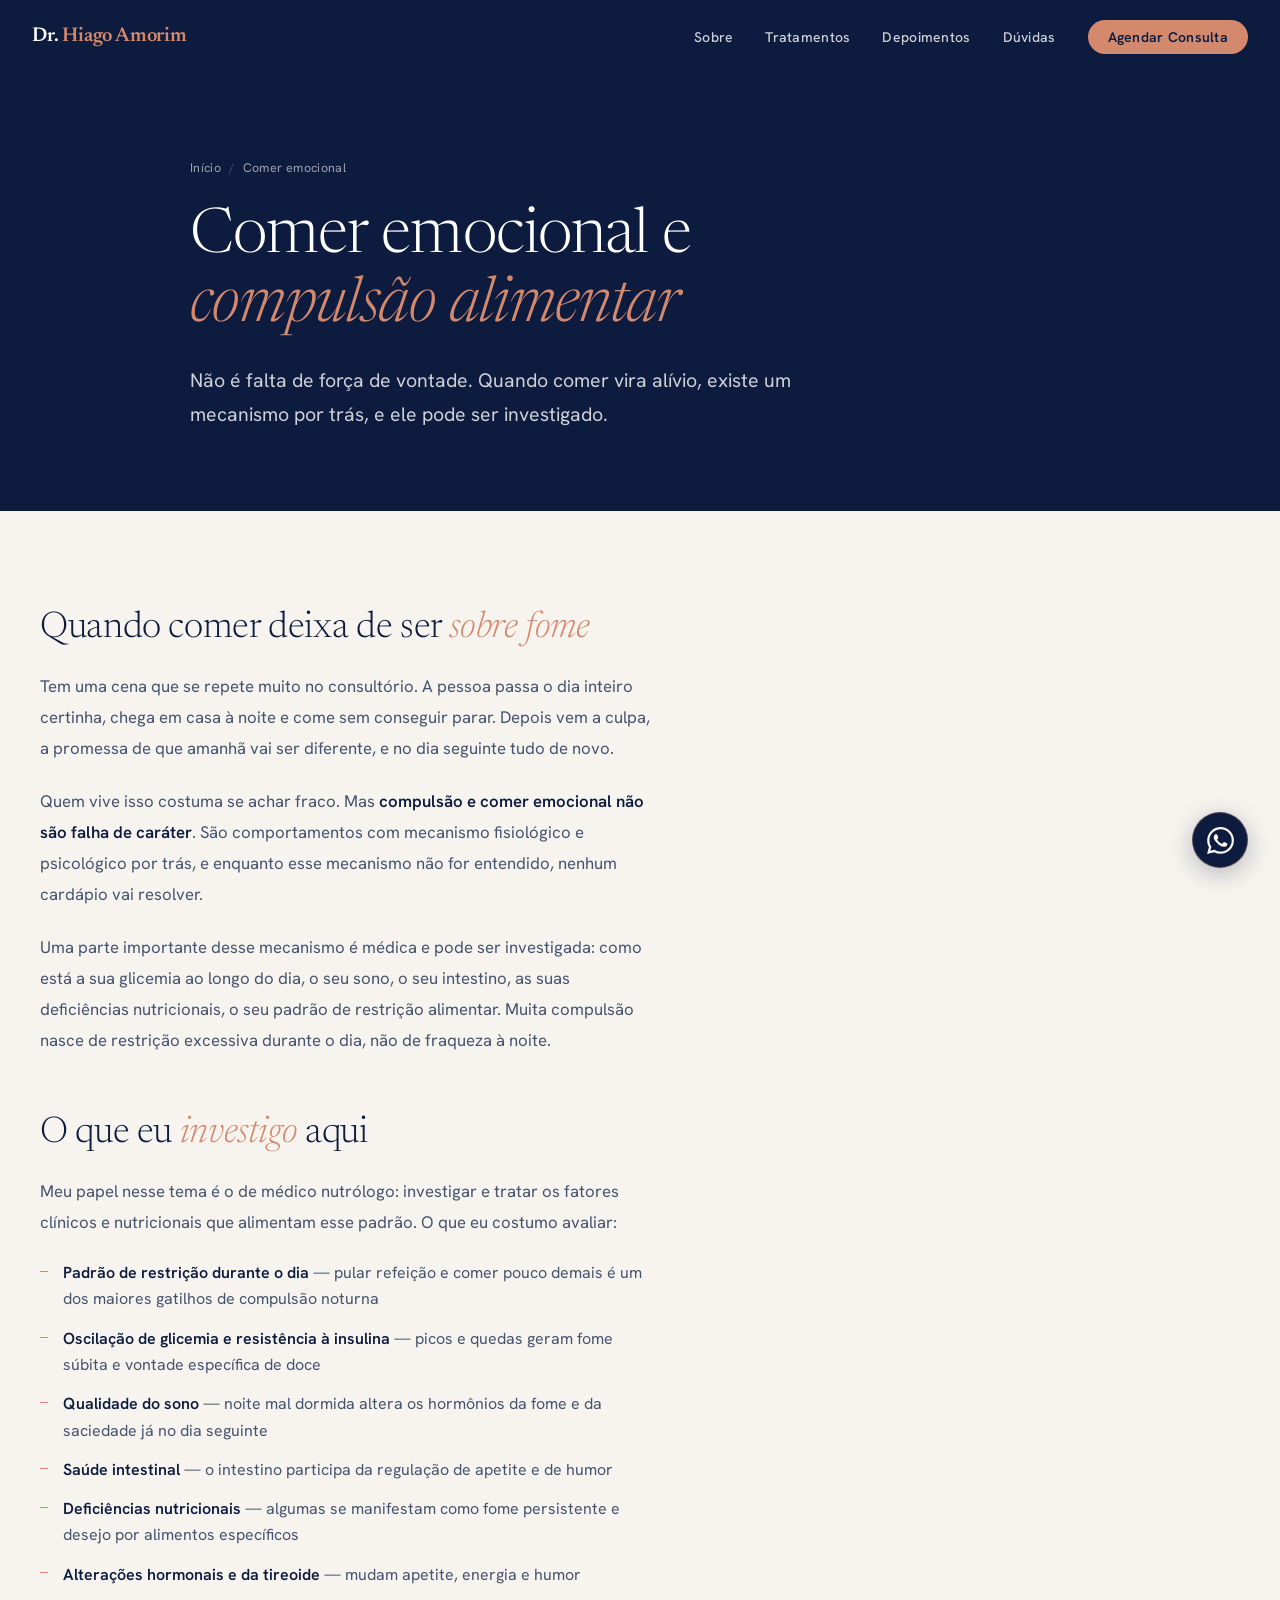
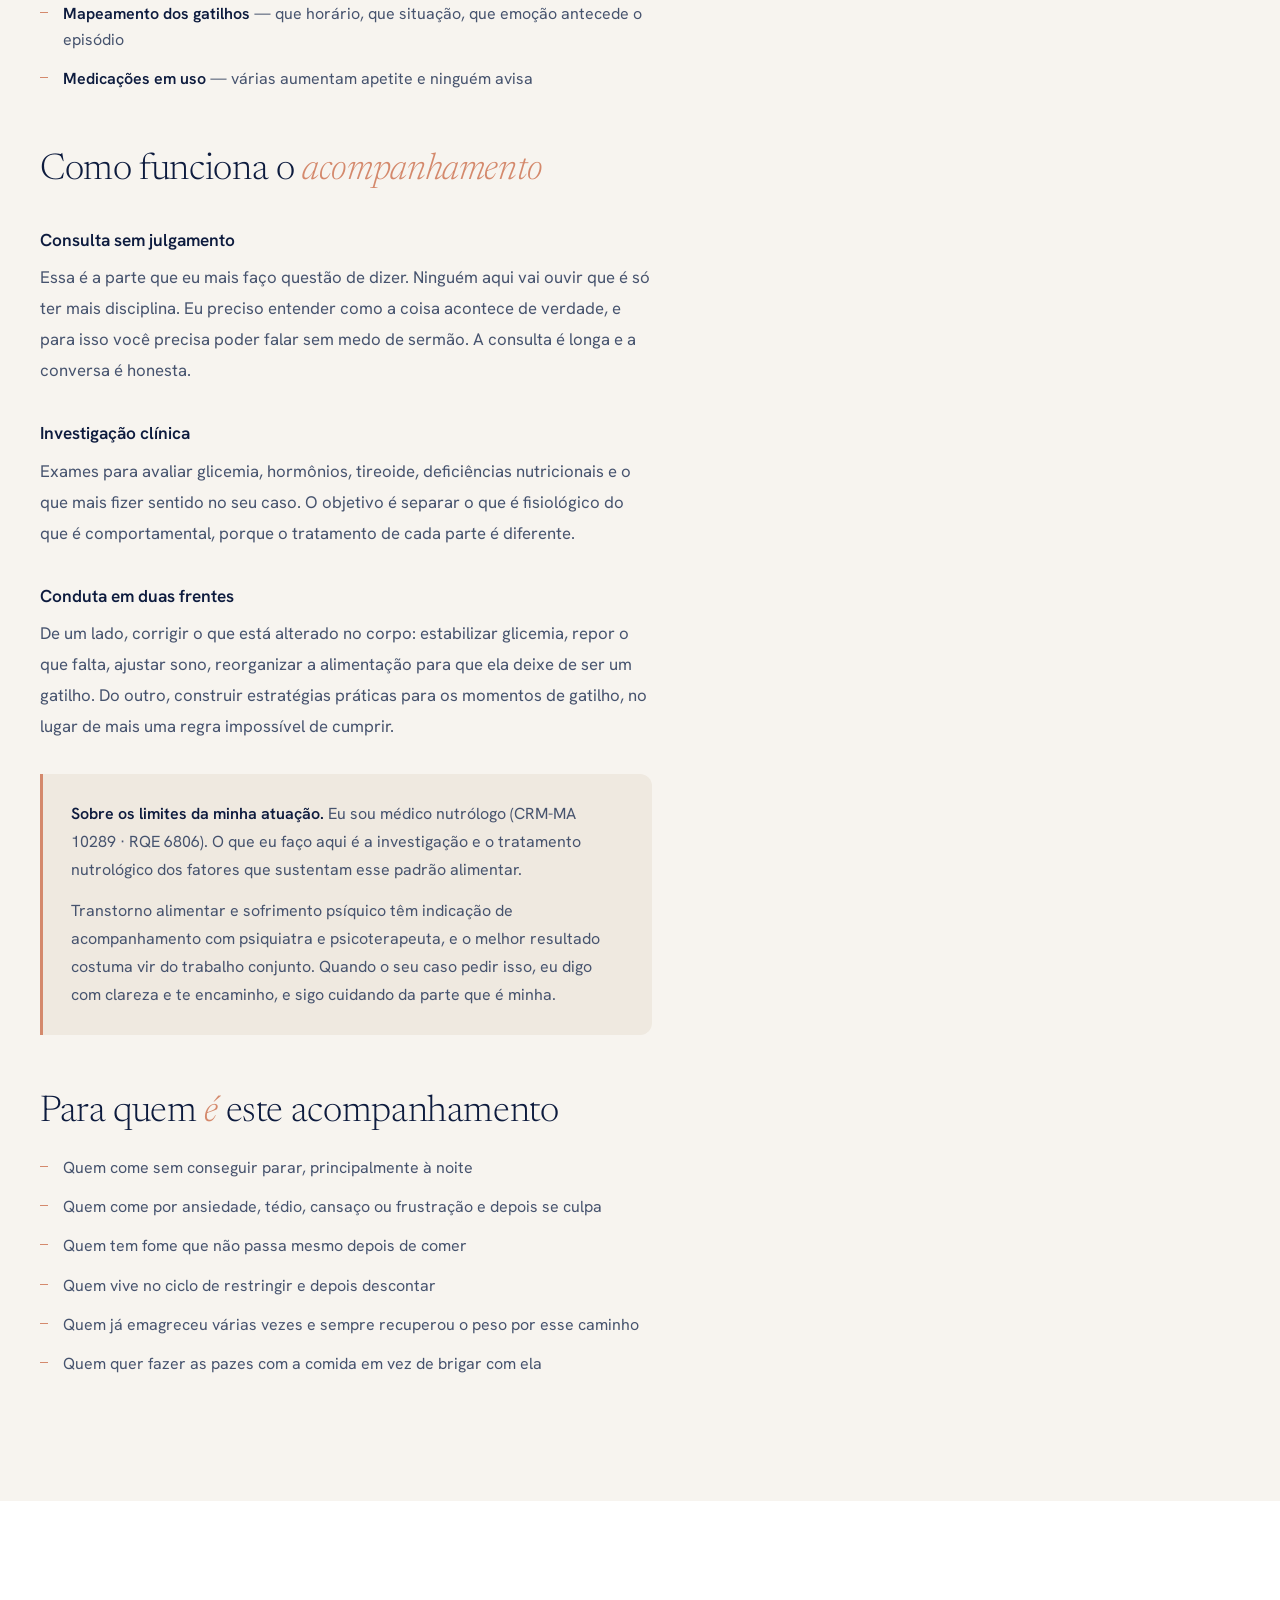
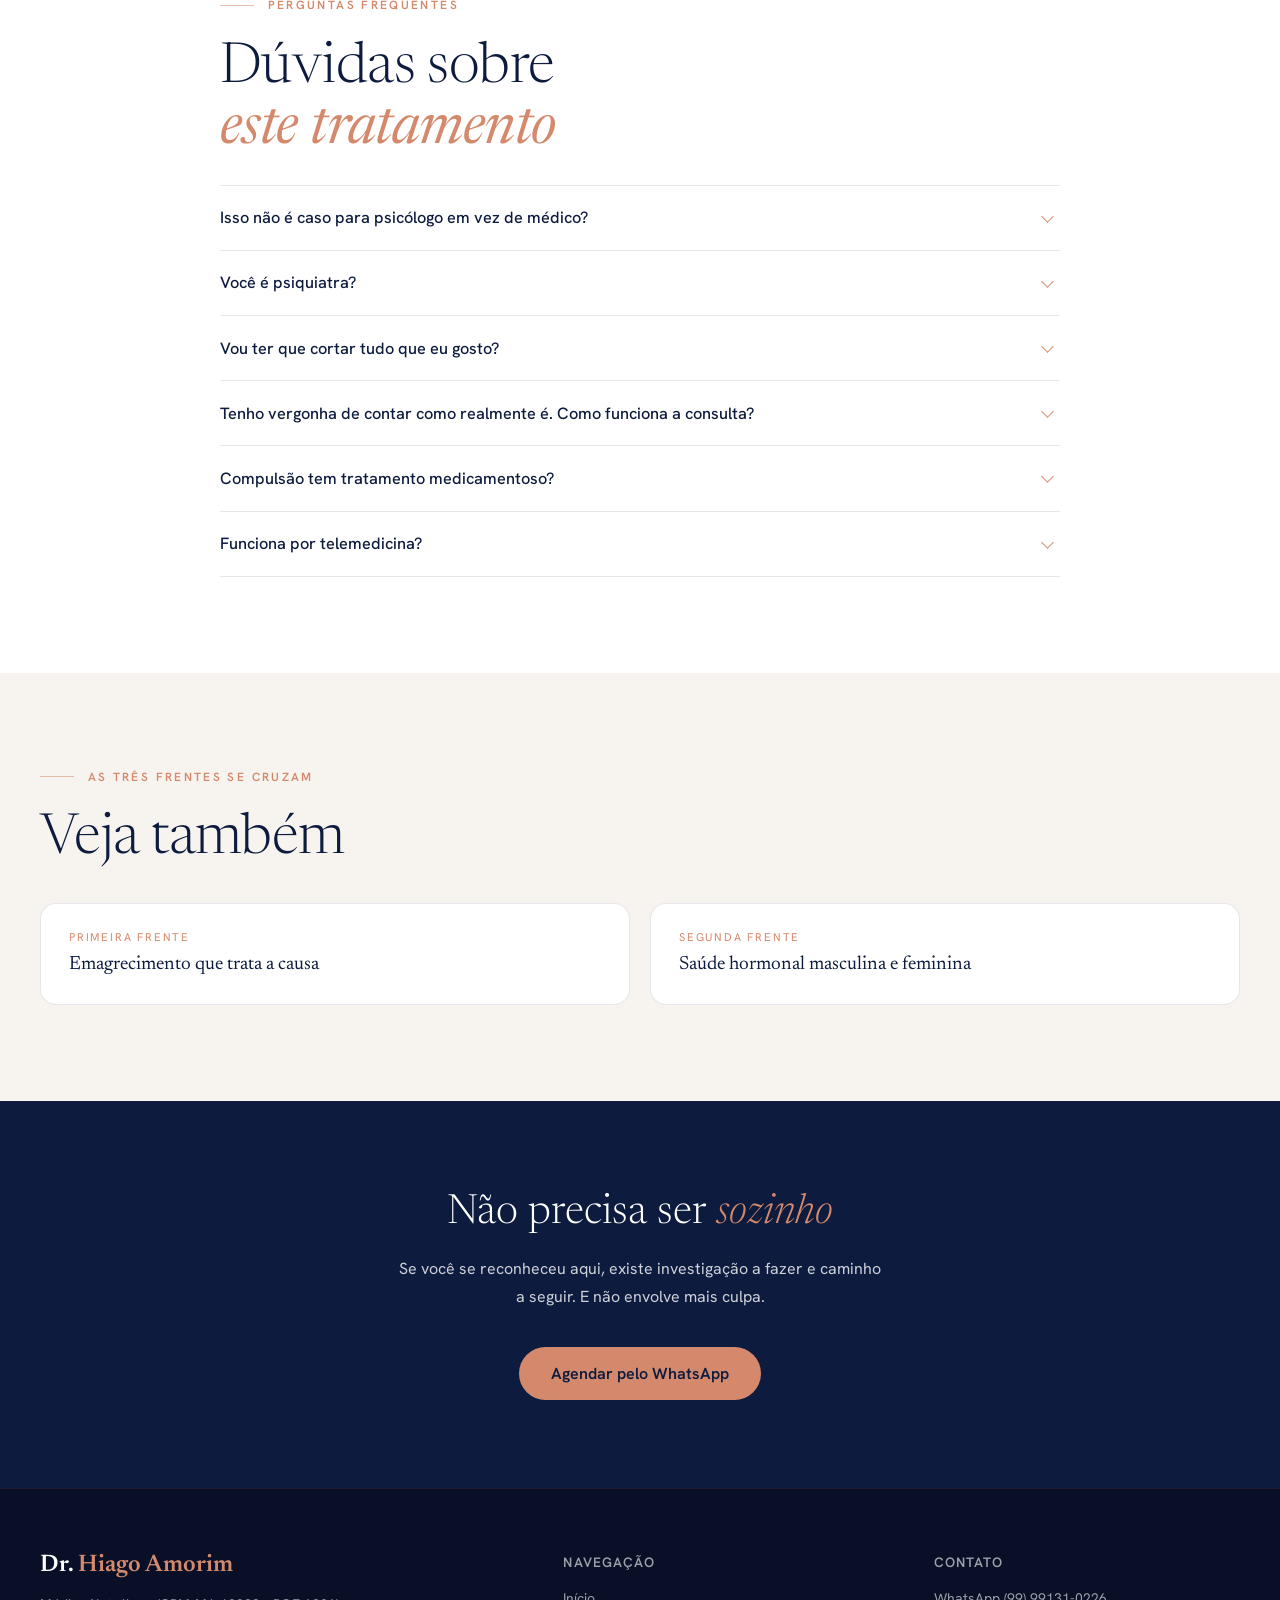
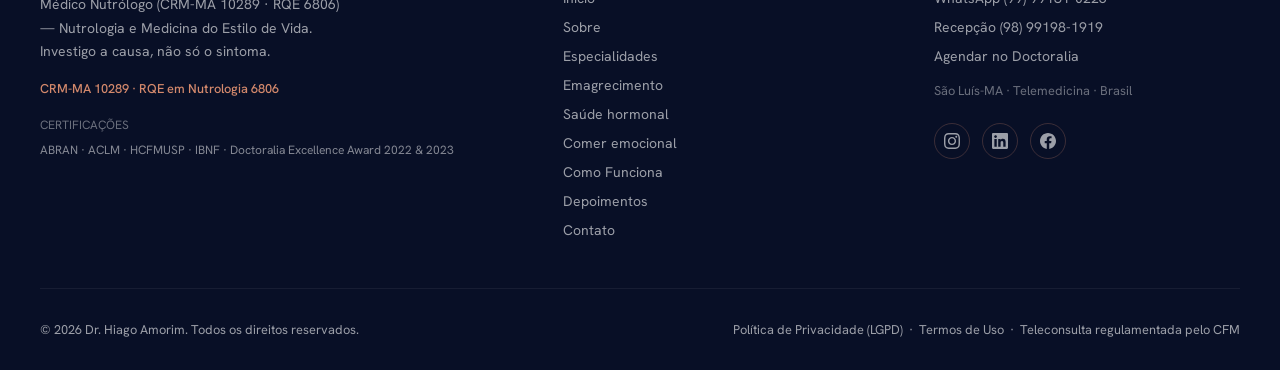
==== commit 92780433: "revert do visual: volta o design antigo, ficam as modificacoes Ele viu o resultado e reprovou: "esta" ====
--- a/comer-emocional/index.html
+++ b/comer-emocional/index.html
@@ -26,7 +26,7 @@
     <link href="https://fonts.googleapis.com/css2?family=Newsreader:ital,wght@0,300;0,400;0,500;0,600;1,300;1,400&family=Hanken+Grotesk:wght@300;400;500;600&display=swap" rel="stylesheet">
     <link rel="icon" href="/favicon.svg" type="image/svg+xml">
     <link rel="apple-touch-icon" href="/favicon.svg">
-    <link rel="stylesheet" href="/assets/site.css?v=20260830e">
+    <link rel="stylesheet" href="/assets/site.css?v=20260830f">
 
     <script type="application/ld+json">
     {"@context":"https://schema.org","@type":"MedicalWebPage","name":"Comer emocional ecompulsão alimentar","description":"Abordagem nutrológica do comer emocional e da compulsão alimentar: investigação de metabolismo, sono, intestino e padrão alimentar. Médico nutrólogo em São Luís-MA e telemedicina.","url":"https://drhiagoamorim.com.br/comer-emocional/","inLanguage":"pt-BR","lastReviewed":"2026-07-26","reviewedBy":{"@type":"Physician","name":"Dr. Hiago Rafael Amorim","medicalSpecialty":"Nutrition"},"author":{"@type":"Physician","name":"Dr. Hiago Rafael Amorim","medicalSpecialty":"Nutrition","identifier":"CRM-MA 10289 · RQE 6806"},"isPartOf":{"@type":"WebSite","name":"Dr. Hiago Amorim","url":"https://drhiagoamorim.com.br/"}}
--- a/assets/site.css
+++ b/assets/site.css
@@ -995,183 +995,3 @@
 /* O icone do WhatsApp usa o verde da propria marca (#25D366), definido no SVG.
    Esta regra impede que uma cor herdada sobrescreva o stroke do icone. */
 .locality-link svg, .contact-channel svg { color: inherit; }
-
-
-/* ================= ADEQUACAO EDITORIAL — 30/08/2026 =================
-   Referencia de oficio: ultralighthealth.com. ⛔ NENHUMA cor nova: tudo sai de
-   --color-dark/-2/-3, --color-accent, --color-cream/-2. O que muda e o TRATAMENTO:
-   respiro maior, blocos chapados viram tonais, e o que e elevado fica translucido.
-   Regra que guiou tudo: gradiente que a pessoa PERCEBE e gradiente que falhou.
-   ==================================================================== */
-
-/* --- 1. RESPIRO: a maior alavanca. 6rem fixos -> ate 9rem em tela grande --- */
-.section { padding: clamp(5.5rem, 9vw, 9rem) 2rem; }
-
-/* --- 2. FUNDOS TONAIS: os blocos deixam de ser chapados --- */
-.section-light   { background: linear-gradient(180deg, var(--color-cream) 0%, var(--color-cream-2) 100%); }
-.section-white   { background: linear-gradient(180deg, var(--color-white) 0%, var(--color-cream) 100%); }
-.section-cream-2 { background: linear-gradient(180deg, var(--color-cream-2) 0%, var(--color-cream) 100%); }
-
-/* Escuro ganha profundidade + uma aura coral muito baixa (10%), como luz de ambiente */
-.section-dark {
-    position: relative;
-    background:
-        radial-gradient(115% 75% at 12% 0%, rgba(212,137,108,0.10) 0%, transparent 55%),
-        linear-gradient(168deg, var(--color-dark-3) 0%, var(--color-dark) 62%);
-}
-.section-dark-2 {
-    position: relative;
-    background:
-        radial-gradient(110% 70% at 88% 0%, rgba(212,137,108,0.08) 0%, transparent 55%),
-        linear-gradient(168deg, var(--color-dark-2) 0%, var(--color-dark) 70%);
-}
-
-/* A costura entre claro e escuro: o navy emerge do creme em vez de cortar.
-   A faixa tem 88px = o padding MINIMO da secao, entao nunca cai sobre texto. */
-.section-dark::after, .section-dark-2::after {
-    content: ''; position: absolute; inset: 0 0 auto 0; height: 88px;
-    background: linear-gradient(180deg, rgba(247,244,239,0.14) 0%, rgba(247,244,239,0) 100%);
-    pointer-events: none;
-}
-
-/* --- 3. TRANSPARENCIA: o elevado deixa de ter cor propria e passa a FILTRAR o fundo.
-   ⚠️ Aplicado nas classes que EXISTEM no HTML. .specialty-card e .pillar-card sao
-   CSS morto desde julho — nao adianta estilizar fantasma. --- */
-
-/* Sobre fundo escuro */
-.contact-channel {
-    background: rgba(255,255,255,0.055);
-    backdrop-filter: blur(14px); -webkit-backdrop-filter: blur(14px);
-    border: 1px solid rgba(255,255,255,0.10);
-}
-.contact-channel:hover { background: rgba(255,255,255,0.09); border-color: rgba(212,137,108,0.45); }
-.credential-tag { background: rgba(13,27,62,0.85); backdrop-filter: blur(6px); }
-
-/* Sobre fundo claro: o card para de ser branco opaco e deixa o tom da secao atravessar */
-.faq-item {
-    background: rgba(255,255,255,0.62);
-    backdrop-filter: blur(10px); -webkit-backdrop-filter: blur(10px);
-    border-color: rgba(212,137,108,0.18);
-}
-.faq-item[open] { background: rgba(255,255,255,0.85); }
-.sign-item {
-    background: linear-gradient(100deg, rgba(239,233,224,0.85) 0%, rgba(239,233,224,0.45) 100%);
-    backdrop-filter: blur(8px); -webkit-backdrop-filter: blur(8px);
-}
-.testimonial-card {
-    background: rgba(255,255,255,0.66);
-    backdrop-filter: blur(10px); -webkit-backdrop-filter: blur(10px);
-}
-
-/* --- 4. DIVISORIA QUE DESVANECE entre secoes claras consecutivas --- */
-.section-light + .section-white::before,
-.section-white + .section-light::before,
-.section-light + .section-cream-2::before,
-.section-cream-2 + .section-light::before {
-    content: ''; position: absolute; inset: 0 auto auto 0; width: 100%; height: 1px;
-    background: linear-gradient(90deg, transparent, rgba(13,27,62,0.10) 20%, rgba(13,27,62,0.10) 80%, transparent);
-}
-.section-light, .section-white, .section-cream-2 { position: relative; }
-
-/* --- Respeita quem pediu menos movimento --- */
-@media (prefers-reduced-motion: reduce) {
-    .contact-channel, .faq-item, .sign-item, .testimonial-card {
-        backdrop-filter: none; -webkit-backdrop-filter: none;
-    }
-    .faq-item, .testimonial-card { background: var(--color-white); }
-}
-
-
-/* === ESCALA + FAIXA DE IMAGEM — 30/08/2026 =========================
-   O abismo com a referencia nao era cor, era TAMANHO. Titulo editorial
-   ia ate 62px; deles passa de 80. Aqui sobe para 83px em tela grande. */
-.editorial-title { font-size: clamp(2.6rem, 5.6vw, 5.2rem); line-height: 1.03; }
-.section-title   { font-size: clamp(2.2rem, 4.8vw, 4rem); line-height: 1.06; }
-
-/* Faixa de imagem inteira: metade foto, metade declaracao */
-.fullbleed {
-    display: grid; grid-template-columns: 1fr 1fr; align-items: stretch;
-    background: linear-gradient(150deg, var(--color-dark) 0%, var(--color-dark-2) 100%);
-    position: relative; overflow: hidden;
-}
-.fullbleed-media { margin: 0; position: relative; min-height: 62vh; }
-.fullbleed-media img { width: 100%; height: 100%; object-fit: cover; object-position: center 22%; display: block; }
-.fullbleed-media::after {
-    content: ''; position: absolute; inset: 0;
-    background: linear-gradient(90deg, var(--color-dark) 0%, rgba(13,27,62,0.35) 30%, rgba(13,27,62,0) 62%);
-}
-.fullbleed-text {
-    display: flex; flex-direction: column; justify-content: center;
-    padding: clamp(3rem, 7vw, 7rem) clamp(1.75rem, 5vw, 5.5rem);
-}
-.fullbleed-text .eyebrow { color: var(--color-accent); margin-bottom: 1.5rem; }
-.fullbleed-title {
-    font-family: var(--font-serif); font-weight: 300; color: var(--color-white);
-    font-size: clamp(2rem, 4.2vw, 3.5rem); line-height: 1.12; letter-spacing: -0.01em;
-    margin-bottom: 1.75rem;
-}
-.fullbleed-title em { font-style: italic; font-weight: 400; color: var(--color-accent-light); }
-.fullbleed-sub { color: var(--color-white-80); font-size: clamp(1rem,1.5vw,1.12rem); line-height: 1.75; max-width: 42ch; font-weight: 300; }
-@media (max-width: 900px) {
-    .fullbleed { grid-template-columns: 1fr; }
-    .fullbleed-media { min-height: 52vh; }
-    .fullbleed-media::after { background: linear-gradient(180deg, rgba(13,27,62,0) 45%, var(--color-dark) 100%); }
-}
-
-
-/* === DISPLAY INSTRUMENT SERIF — 30/08/2026 ==========================
-   Papel que faltava: a serifa de display de contraste altissimo, que e o que
-   da a assinatura da referencia em tamanho grande. Analoga livre da PP
-   Editorial New; +65KB contra ~US$120 de licenca. Newsreader continua como
-   serifa de TEXTO e Hanken Grotesk como sans — as tres funcoes cobertas. */
-:root { --font-display: 'Instrument Serif', 'Newsreader', Georgia, serif; }
-
-.hero-title, .editorial-title, .fullbleed-title, .section-title {
-    font-family: var(--font-display);
-    font-weight: 400;            /* Instrument Serif ja e fina por desenho */
-    letter-spacing: -0.015em;
-}
-.hero-title { line-height: 1.02; }
-.editorial-title { line-height: 1.0; }
-/* o italico da Instrument Serif e o destaque — mantem o coral da marca */
-.hero-title em, .editorial-title em, .fullbleed-title em, .section-title em {
-    font-family: var(--font-display); font-style: italic; font-weight: 400;
-}
-
-/* Faixa invertida: foto a direita. A referencia alterna os lados. */
-.fullbleed--rev { direction: rtl; }
-.fullbleed--rev > * { direction: ltr; }
-.fullbleed--rev .fullbleed-media::after {
-    background: linear-gradient(270deg, var(--color-dark) 0%, rgba(13,27,62,0.35) 30%, rgba(13,27,62,0) 62%);
-}
-@media (max-width: 900px) {
-    .fullbleed--rev { direction: ltr; }
-    .fullbleed--rev .fullbleed-media::after {
-        background: linear-gradient(180deg, rgba(13,27,62,0) 45%, var(--color-dark) 100%);
-    }
-}
-
-
-/* === DISPLAY: Instrument Serif — 30/08/2026 ==========================
-   O papel que faltava: serifa de display de contraste altissimo, analoga
-   gratuita da PP Editorial New da referencia. +65KB, contra ~US$120 de
-   licenca. ⛔ NAO e Playfair, que ele rejeitou por "parecer feito por IA".
-   Usada SO em tamanho grande — em corpo de texto ela nao funciona. */
-:root { --font-display: 'Instrument Serif', 'Newsreader', Georgia, serif; }
-
-.hero-title,
-.editorial-title,
-.section-title,
-.fullbleed-title {
-    font-family: var(--font-display);
-    font-weight: 400;          /* a Instrument Serif tem um peso so */
-    letter-spacing: -0.015em;
-}
-/* Ela ja e fina por desenho: sem o peso 300 o texto some */
-.hero-title em, .editorial-title em, .section-title em, .fullbleed-title em {
-    font-style: italic; font-weight: 400;
-}
-/* Tamanhos sobem de novo: display de alto contraste aguenta mais escala */
-.hero-title      { font-size: clamp(3.1rem, 7.4vw, 6rem); line-height: 1.02; }
-.editorial-title { font-size: clamp(2.8rem, 6vw, 5.6rem); }
-.section-title   { font-size: clamp(2.4rem, 5.2vw, 4.4rem); }
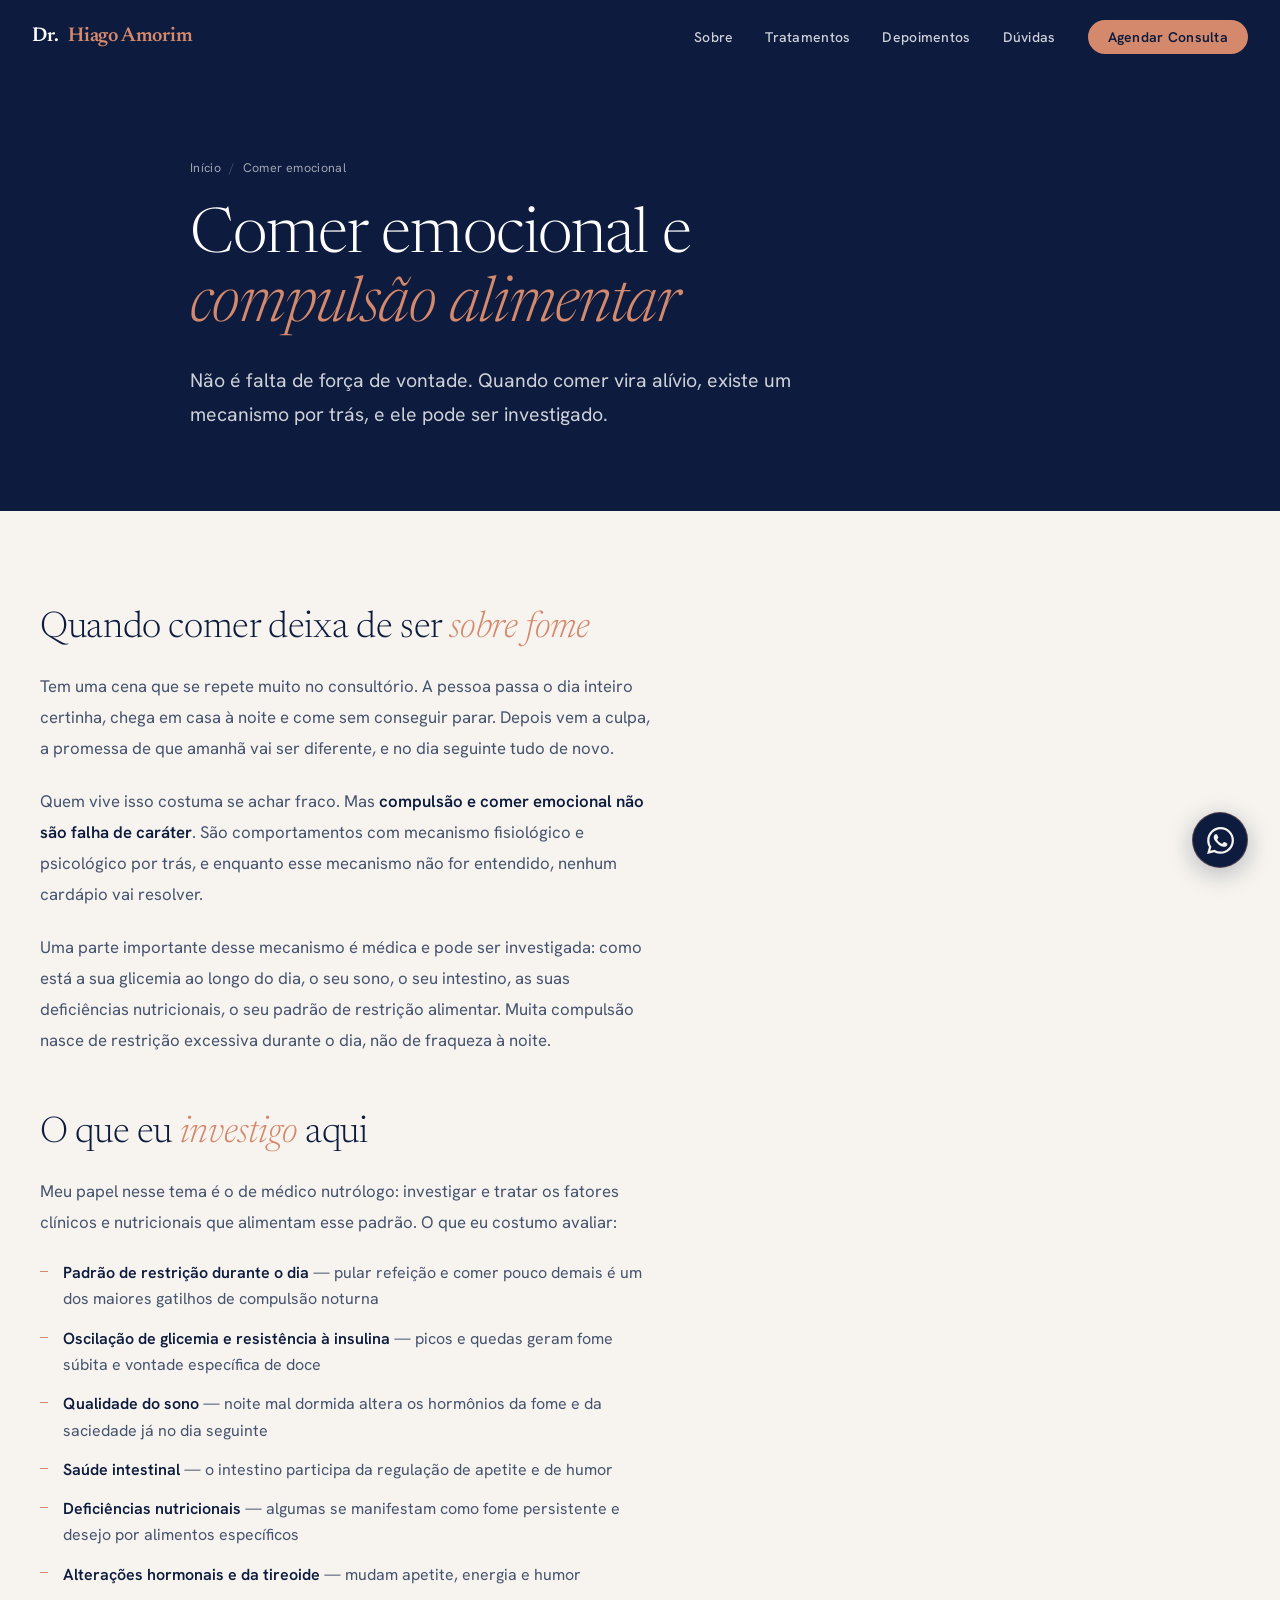
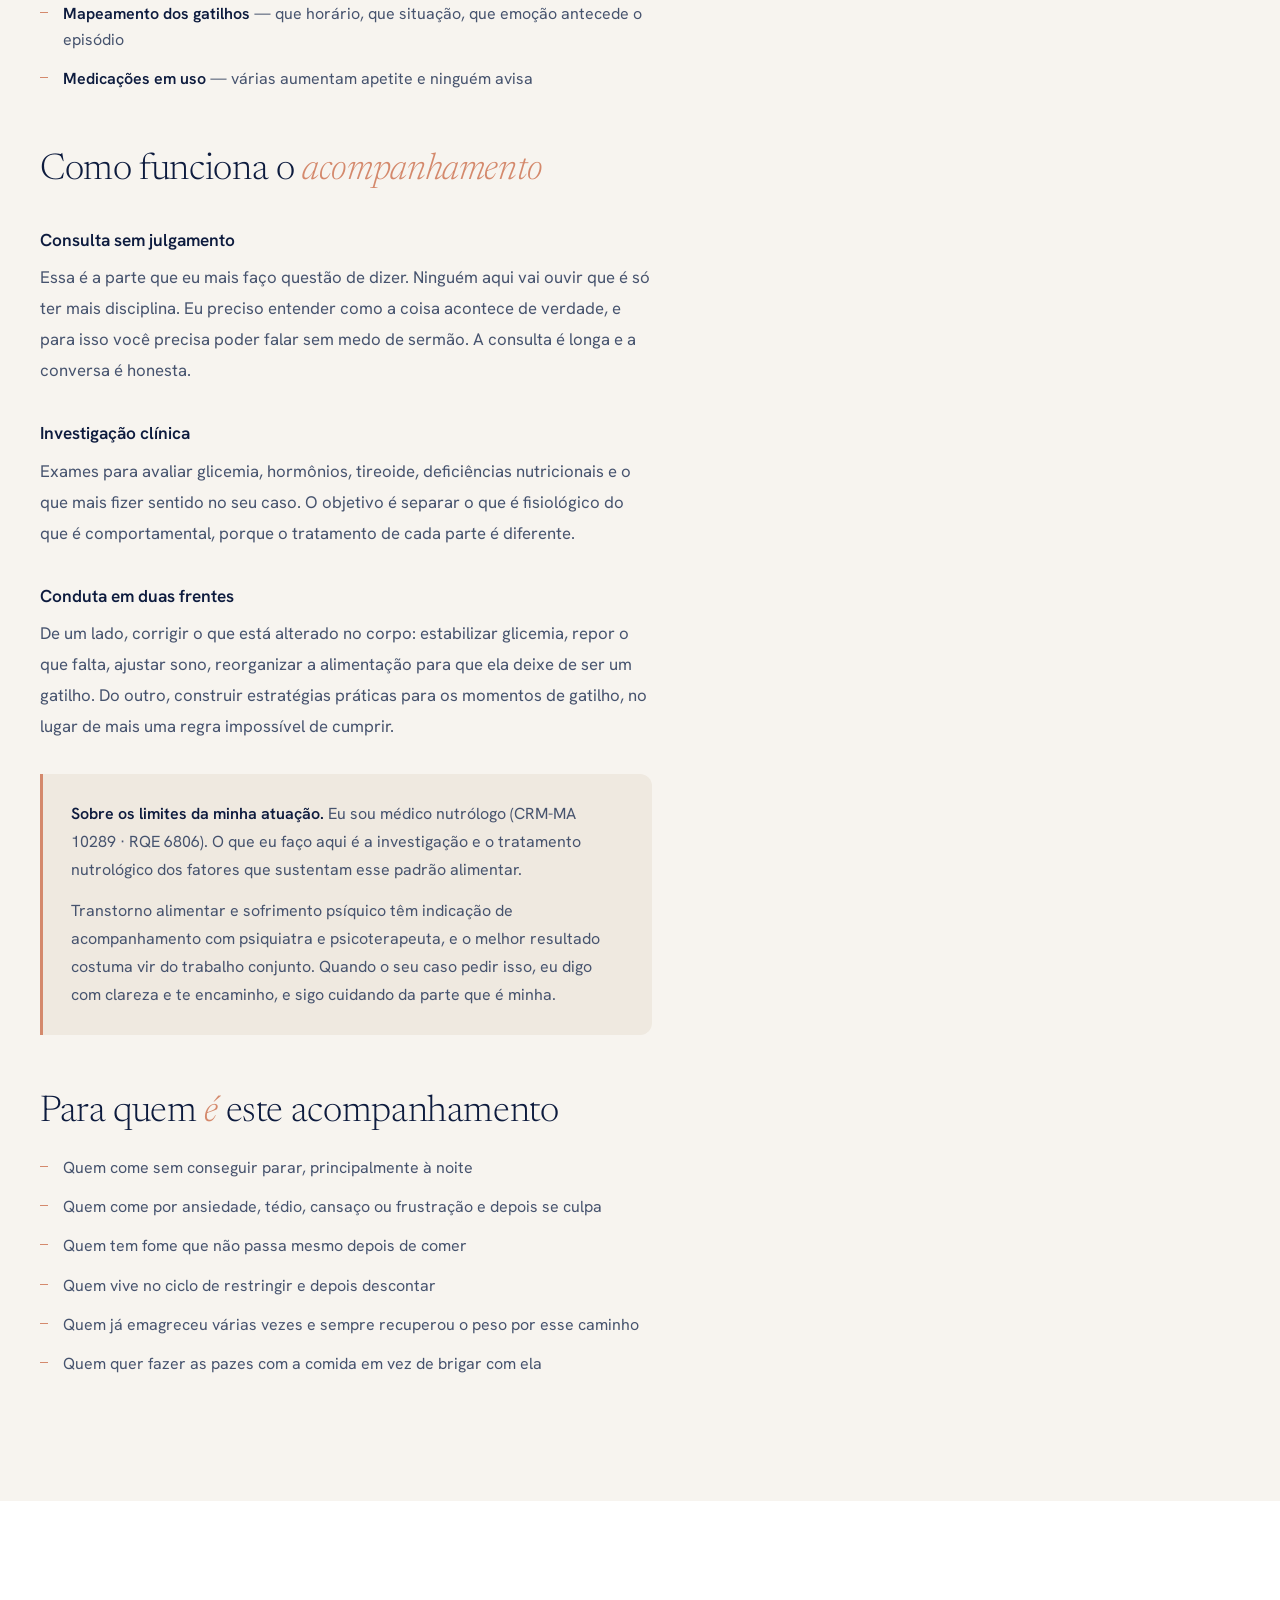
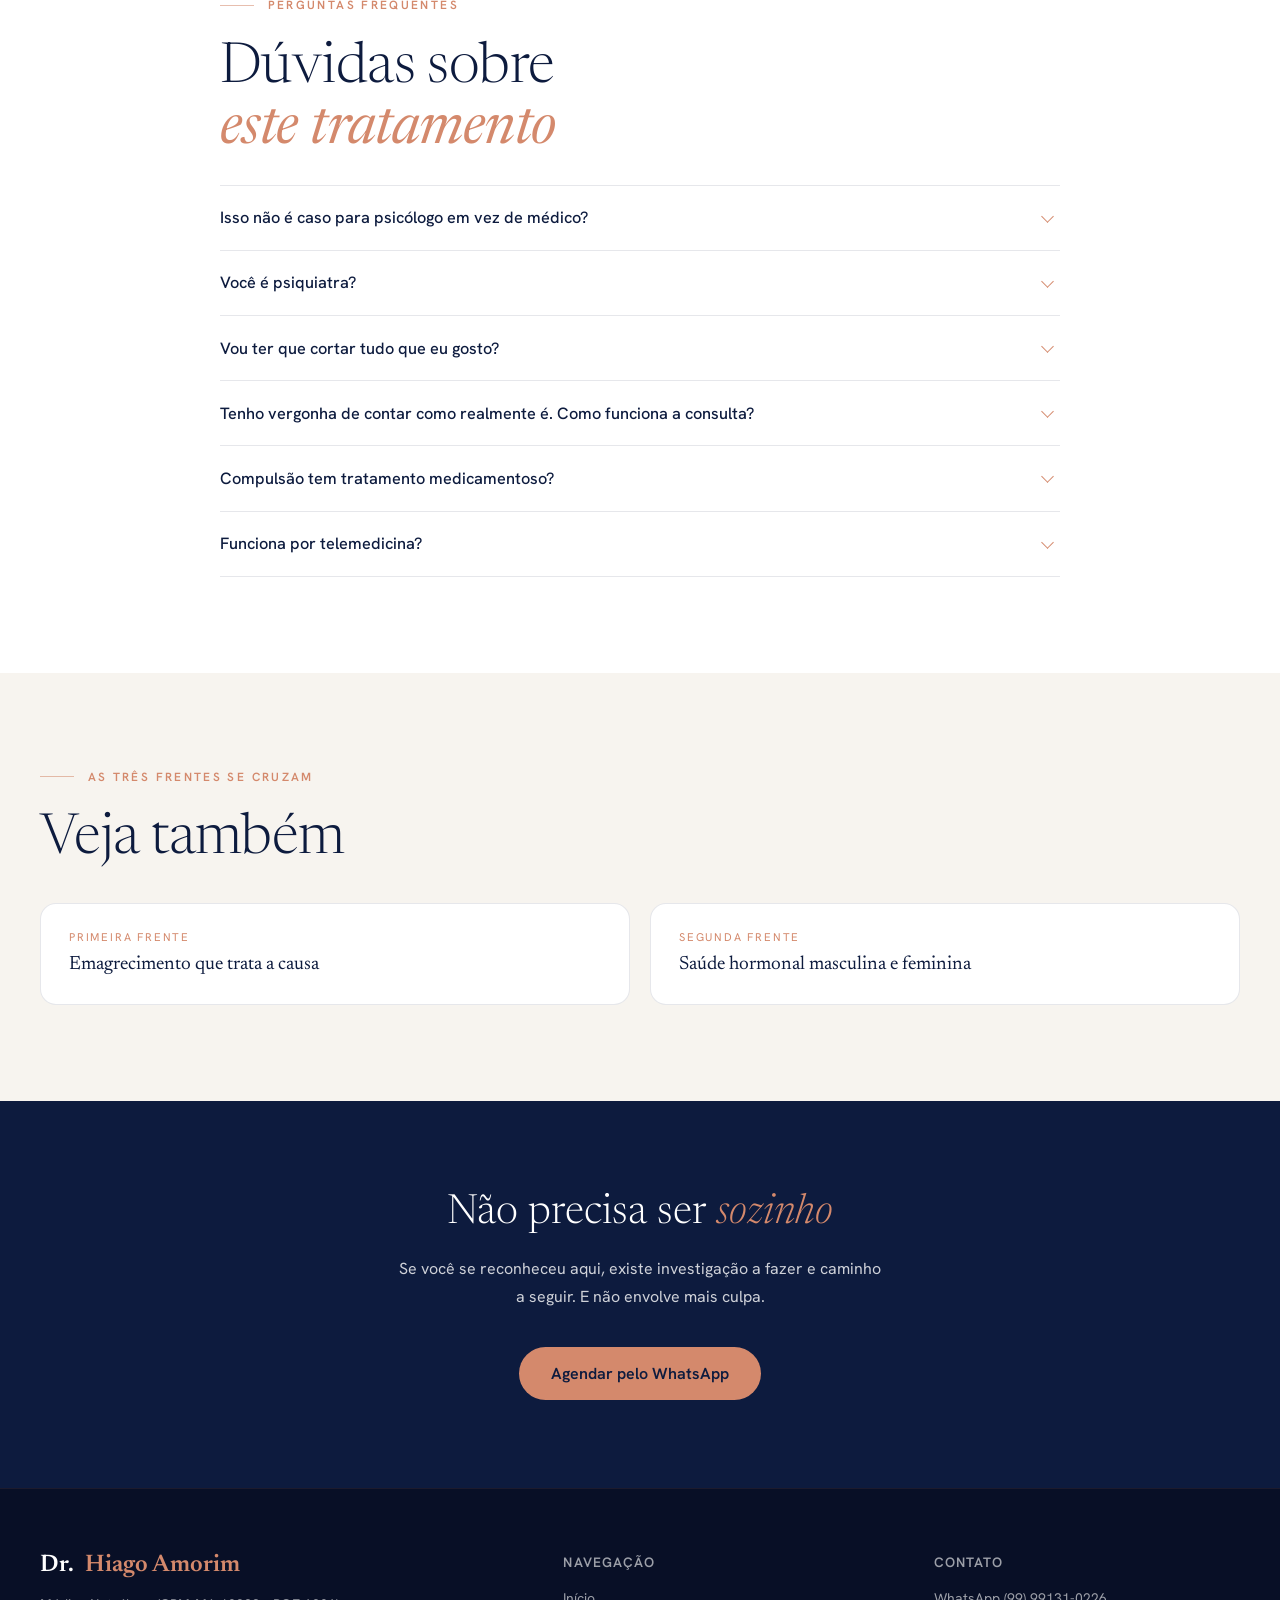
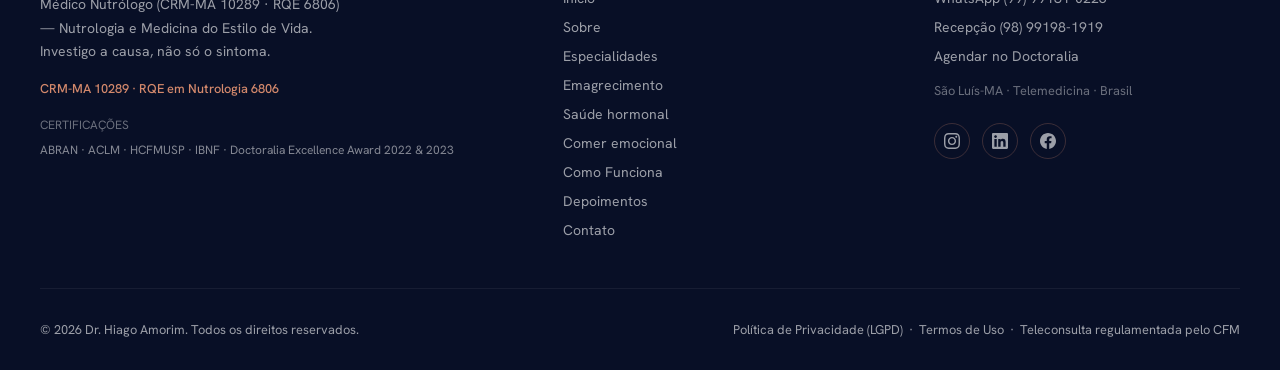
==== commit b4b2b0e8: "a marca entra no site, e o card de horarios vira os tres canais dele AGENDAMENTO — a ordem que ele d" ====
--- a/comer-emocional/index.html
+++ b/comer-emocional/index.html
@@ -26,7 +26,7 @@
     <link href="https://fonts.googleapis.com/css2?family=Newsreader:ital,wght@0,300;0,400;0,500;0,600;1,300;1,400&family=Hanken+Grotesk:wght@300;400;500;600&display=swap" rel="stylesheet">
     <link rel="icon" href="/favicon.svg" type="image/svg+xml">
     <link rel="apple-touch-icon" href="/favicon.svg">
-    <link rel="stylesheet" href="/assets/site.css?v=20260830f">
+    <link rel="stylesheet" href="/assets/site.css?v=20260830h">
 
     <script type="application/ld+json">
     {"@context":"https://schema.org","@type":"MedicalWebPage","name":"Comer emocional ecompulsão alimentar","description":"Abordagem nutrológica do comer emocional e da compulsão alimentar: investigação de metabolismo, sono, intestino e padrão alimentar. Médico nutrólogo em São Luís-MA e telemedicina.","url":"https://drhiagoamorim.com.br/comer-emocional/","inLanguage":"pt-BR","lastReviewed":"2026-07-26","reviewedBy":{"@type":"Physician","name":"Dr. Hiago Rafael Amorim","medicalSpecialty":"Nutrition"},"author":{"@type":"Physician","name":"Dr. Hiago Rafael Amorim","medicalSpecialty":"Nutrition","identifier":"CRM-MA 10289 · RQE 6806"},"isPartOf":{"@type":"WebSite","name":"Dr. Hiago Amorim","url":"https://drhiagoamorim.com.br/"}}
--- a/assets/site.css
+++ b/assets/site.css
@@ -995,3 +995,50 @@
 /* O icone do WhatsApp usa o verde da propria marca (#25D366), definido no SVG.
    Esta regra impede que uma cor herdada sobrescreva o stroke do icone. */
 .locality-link svg, .contact-channel svg { color: inherit; }
+
+
+/* === CANAIS DE AGENDAMENTO + SIMBOLO NO LOADER — 30/08/2026 ==========
+   O card de horarios fixos saiu: os horarios de cada unidade sao confirmados
+   com a clinica, entao publicar "14h 15h 16h 17h" era afirmar o que nao se
+   sabe. No lugar, os tres canais na ordem definida por ele:
+   telemedicina -> Sao Luis (presencial e online) -> Coroata (presencial).
+   Linguagem visual identica ao card que ja existia: coral a 8% sobre navy. */
+.canais { display: flex; flex-direction: column; gap: 1.35rem; }
+.canal { padding-bottom: 1.35rem; border-bottom: 1px solid rgba(212,137,108,0.18); }
+.canal:last-of-type { border-bottom: none; padding-bottom: 0; }
+.canal-rot {
+    font-size: 0.72rem; font-weight: 600; letter-spacing: 0.11em;
+    text-transform: uppercase; color: var(--color-accent); margin-bottom: 0.45rem;
+}
+.canal-desc { font-size: 0.9rem; color: var(--color-white); line-height: 1.55; margin-bottom: 0.35rem; }
+.canal-nota { font-size: 0.82rem; color: var(--color-white-60); line-height: 1.55; margin-bottom: 0.55rem; }
+.canal-nota strong { color: var(--color-white-80); font-weight: 600; }
+.canal-link {
+    display: inline-block; font-size: 0.85rem; font-weight: 600;
+    color: var(--color-accent); text-decoration: none; transition: var(--transition);
+}
+.canal-link:hover { color: var(--color-accent-light); letter-spacing: 0.02em; }
+.canal-aviso {
+    margin-top: 0.25rem; font-size: 0.78rem; line-height: 1.6;
+    color: var(--color-white-60); font-style: italic;
+}
+
+/* Sem o mapa, a coluna do contato deixa de ser 1fr 1fr */
+.contact-grid { grid-template-columns: 1fr 1fr; }
+
+/* O simbolo da marca abre a transicao, antes do nome */
+.loader-simbolo {
+    width: 34px; height: 63px; display: block; margin: 0 auto 1.1rem;
+    animation: fadeInDown 0.7s ease both;
+}
+@media (max-width: 600px) { .loader-simbolo { width: 28px; height: 52px; } }
+
+
+/* === MARCA: o simbolo entra onde so havia texto — 30/08/2026 ===
+   Os 9 logos da identidade existiam e o site nao usava nenhum. O simbolo
+   (dois circulos, gradiente coral) vai inline: 0 requisicao, escala sem perda. */
+.marca-simbolo { width: 15px; height: 28px; display: block; flex-shrink: 0; }
+.marca-simbolo--ft { width: 18px; height: 33px; }
+.nav-logo { display: inline-flex; align-items: center; gap: 0.6rem; }
+.footer-logo { display: flex; align-items: center; gap: 0.7rem; }
+@media (max-width: 600px) { .marca-simbolo { width: 13px; height: 24px; } }
